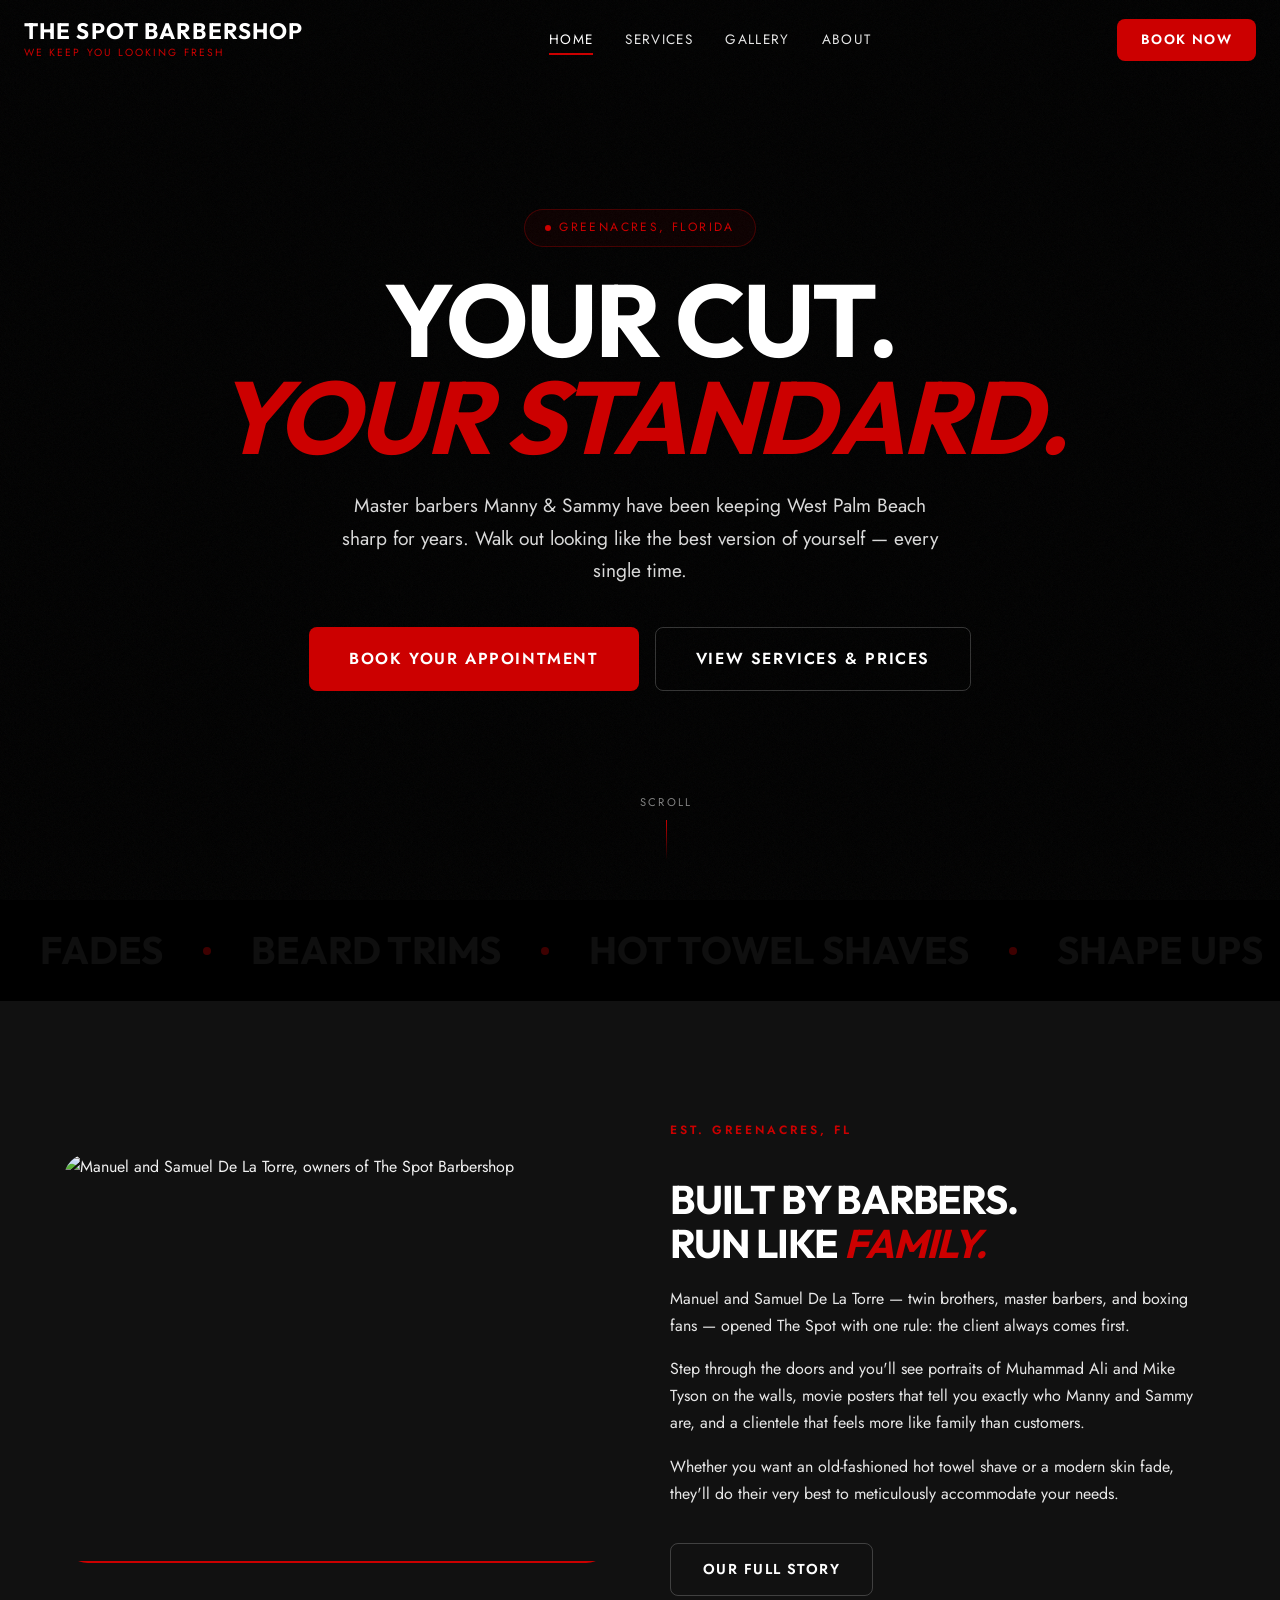
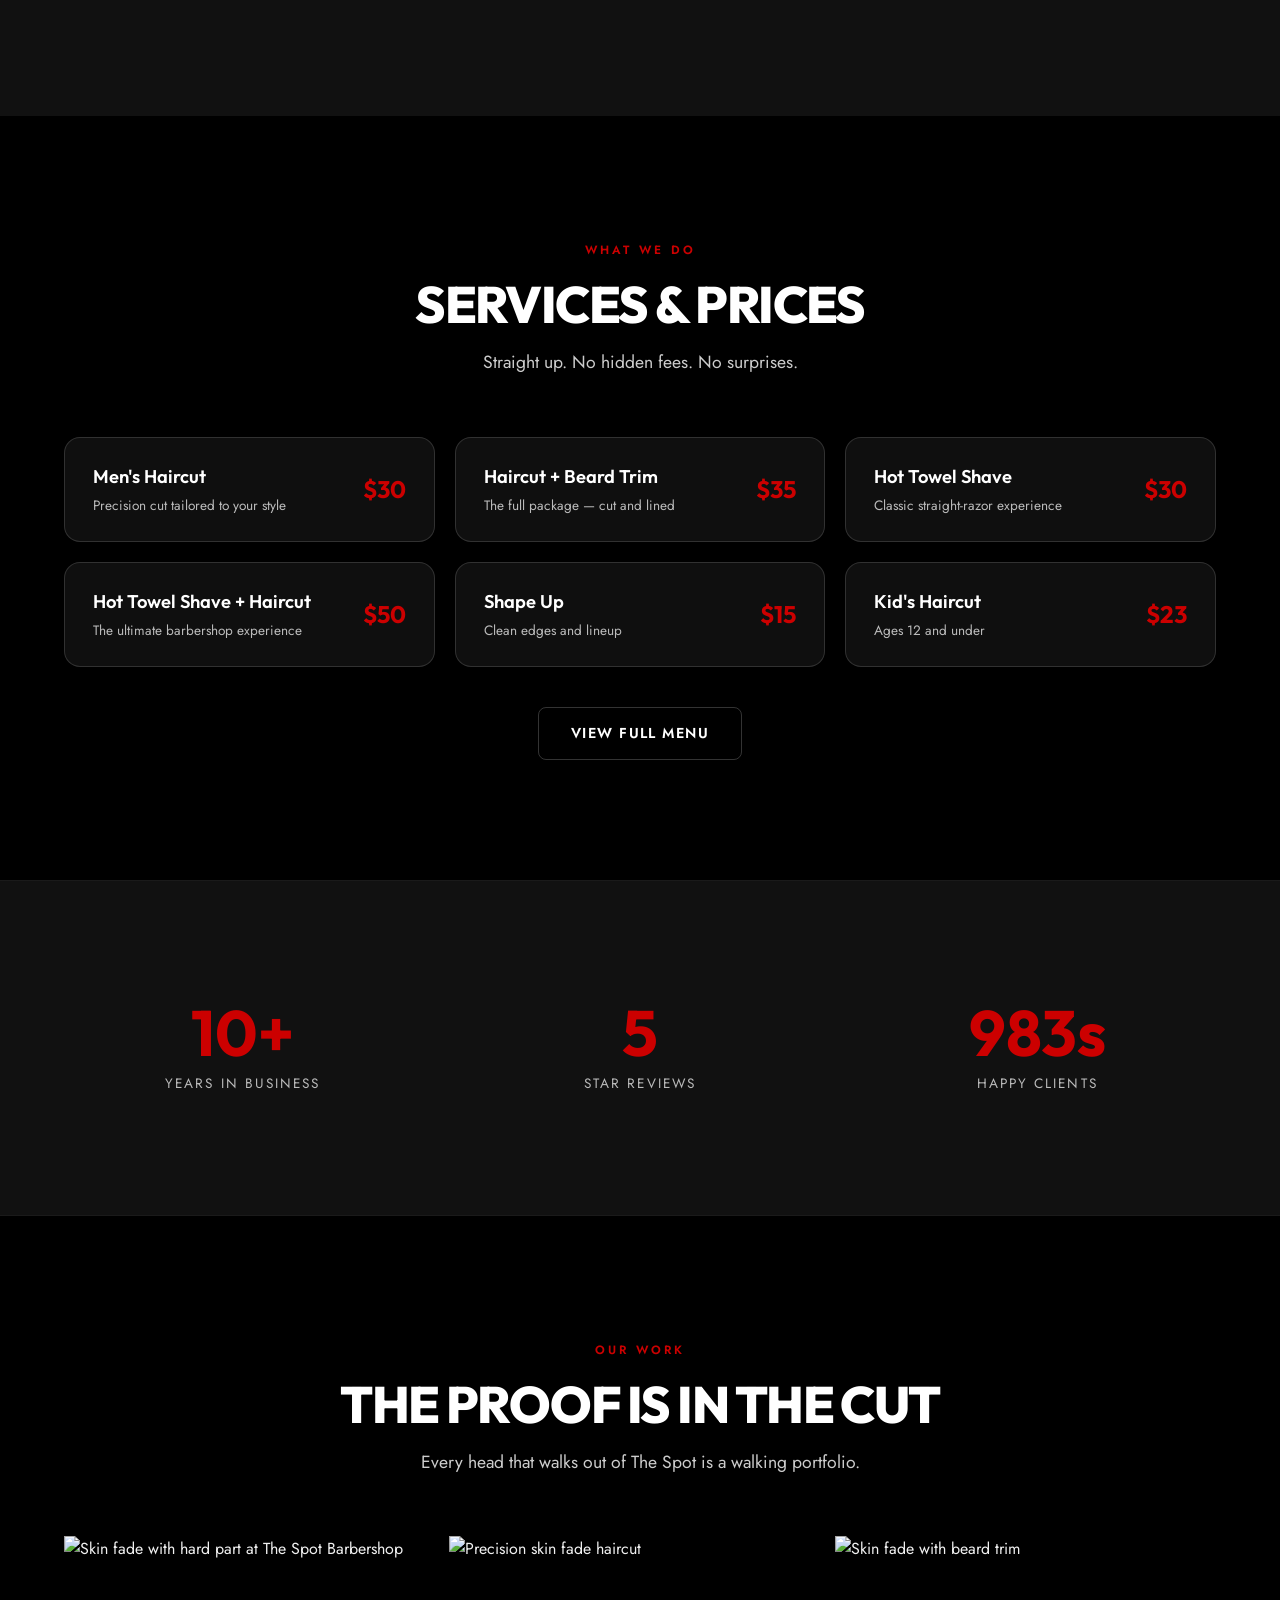
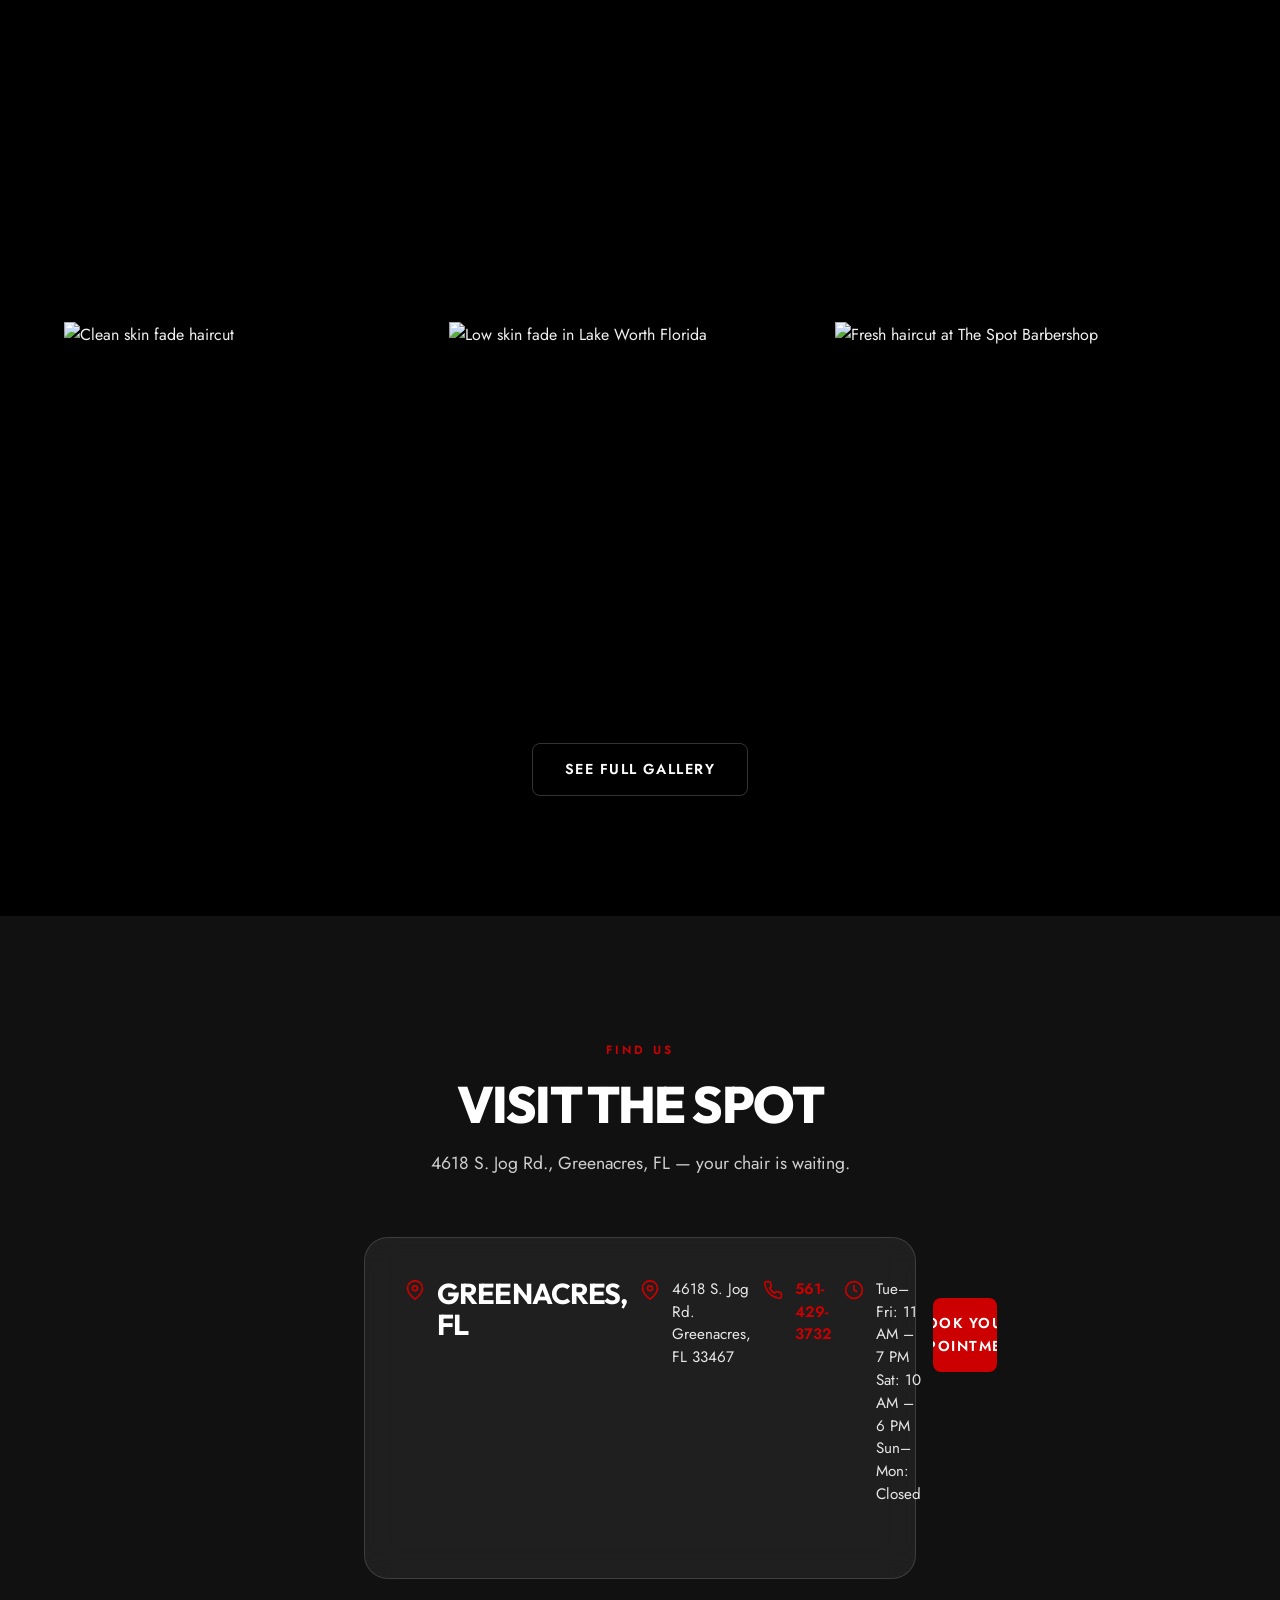
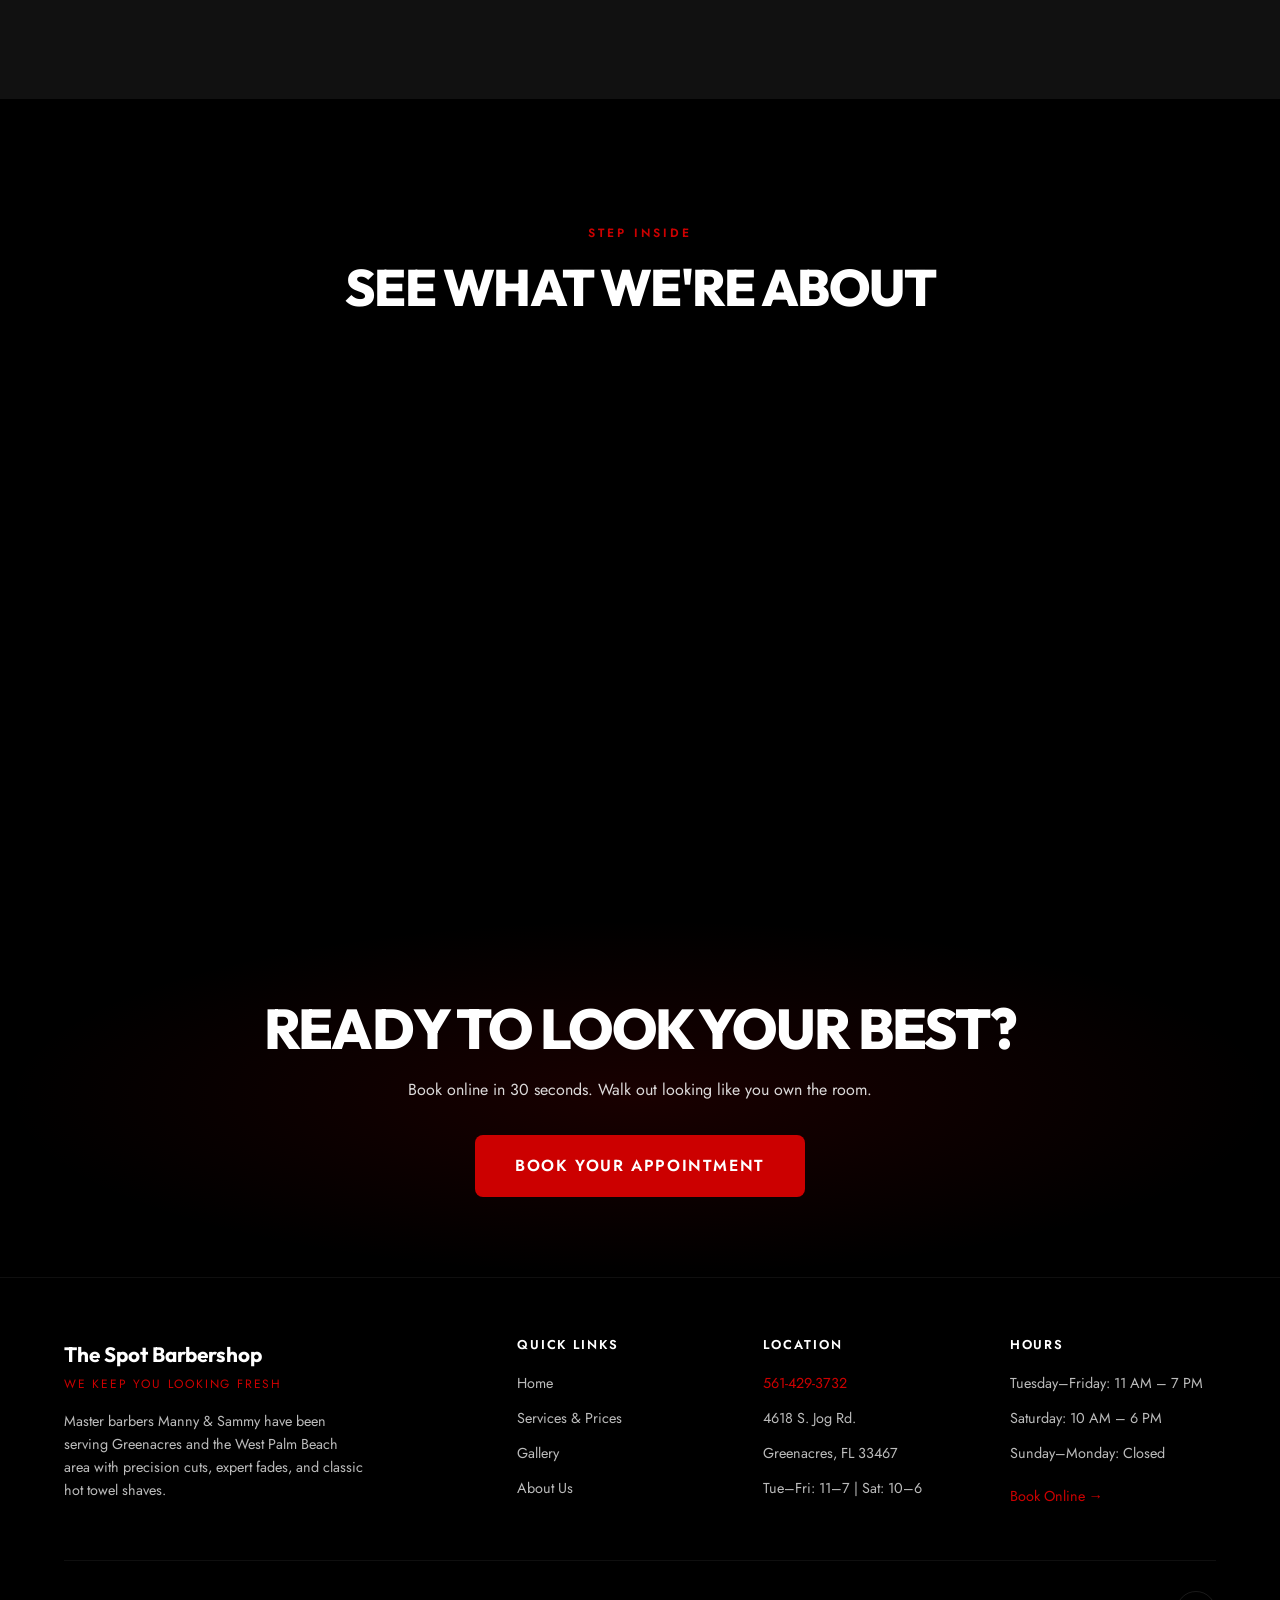
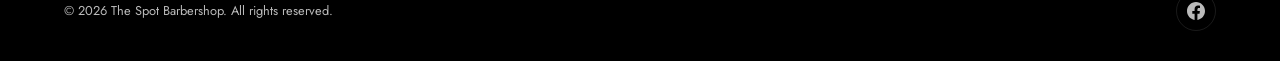
==== index.html @ f88ea91c "Single location (Greenacres), bold Outfit font, brighter text - Consolidated to single Greenacres lo" ====
<!DOCTYPE html>
<html lang="en">
<head>
  <meta charset="UTF-8">
  <meta name="viewport" content="width=device-width, initial-scale=1.0">
  <title>The Spot Barbershop | Premium Haircuts in West Palm Beach & Lake Worth, FL</title>
  <meta name="description" content="West Palm Beach's premier barbershop. Expert fades, hot towel shaves, and precision cuts by master barbers Manny & Sammy. Two locations — WPB & Lake Worth. Book online today.">
  <link rel="canonical" href="https://thespotbarbershopwpb.com/">

  <!-- Open Graph -->
  <meta property="og:title" content="The Spot Barbershop | Premium Haircuts in West Palm Beach">
  <meta property="og:description" content="Expert fades, hot towel shaves, and precision cuts. Two locations in West Palm Beach & Lake Worth. Book online.">
  <meta property="og:type" content="website">
  <meta property="og:url" content="https://thespotbarbershopwpb.com/">
  <meta property="og:site_name" content="The Spot Barbershop">

  <!-- Twitter -->
  <meta name="twitter:card" content="summary_large_image">
  <meta name="twitter:title" content="The Spot Barbershop | West Palm Beach">
  <meta name="twitter:description" content="Expert fades, hot towel shaves, and precision cuts. Book online.">

  <!-- Fonts -->
  <link rel="preconnect" href="https://fonts.googleapis.com">
  <link rel="preconnect" href="https://fonts.gstatic.com" crossorigin>
  <link href="https://fonts.googleapis.com/css2?family=Outfit:wght@400;500;600;700;800;900&family=Jost:wght@300;400;500;600;700&display=swap" rel="stylesheet">

  <!-- Styles -->
  <link rel="stylesheet" href="css/styles.css">

  <!-- LocalBusiness Schema -->
  <script type="application/ld+json">
  {
    "@context": "https://schema.org",
    "@type": "BarberShop",
    "name": "The Spot Barbershop",
    "url": "https://thespotbarbershopwpb.com",
    "telephone": "+1-561-429-3732",
    "address": {
      "@type": "PostalAddress",
      "streetAddress": "4618 S. Jog Rd.",
      "addressLocality": "Greenacres",
      "addressRegion": "FL",
      "postalCode": "33467",
      "addressCountry": "US"
    },
    "openingHoursSpecification": [
      {"@type": "OpeningHoursSpecification", "dayOfWeek": ["Tuesday","Wednesday","Thursday","Friday"], "opens": "11:00", "closes": "19:00"},
      {"@type": "OpeningHoursSpecification", "dayOfWeek": "Saturday", "opens": "10:00", "closes": "18:00"}
    ],
    "description": "Greenacres' premier barbershop. Expert fades, hot towel shaves, and precision cuts by master barbers Manny and Sammy.",
    "priceRange": "$$",
    "image": "https://images.squarespace-cdn.com/content/v1/578040691b631b1a87a6f734/1468455785521-O0IWCZCDUYCYX8IM0J1L/image-asset.jpeg",
    "sameAs": ["https://www.facebook.com/thespotbarbershopwpb/"]
  }
  </script>
</head>
<body>

  <!-- HEADER -->
  <header class="header">
    <div class="header__inner">
      <a href="index.html" class="header__logo">
        <span class="header__logo-text">The Spot Barbershop</span>
        <span class="header__logo-tagline">We Keep You Looking Fresh</span>
      </a>
      <nav class="header__nav">
        <a href="index.html" class="header__nav-link active">Home</a>
        <a href="pages/services.html" class="header__nav-link">Services</a>
        <a href="pages/gallery.html" class="header__nav-link">Gallery</a>
        <a href="pages/the-owners.html" class="header__nav-link">About</a>
      </nav>
      <a href="https://my.setmore.com/bookingpage/8b411df7-c119-41e2-827f-726ddd953e0b" target="_blank" rel="noopener" class="header__cta">Book Now</a>
      <button class="header__mobile-toggle" aria-label="Menu">
        <span></span><span></span><span></span>
      </button>
    </div>
  </header>

  <!-- MOBILE NAV -->
  <nav class="mobile-nav">
    <a href="index.html" class="mobile-nav__link">Home</a>
    <a href="pages/services.html" class="mobile-nav__link">Services</a>
    <a href="pages/gallery.html" class="mobile-nav__link">Gallery</a>
    <a href="pages/the-owners.html" class="mobile-nav__link">About</a>
    <a href="https://my.setmore.com/bookingpage/8b411df7-c119-41e2-827f-726ddd953e0b" target="_blank" rel="noopener" class="mobile-nav__link" style="color: var(--color-red);">Book Now</a>
    <div class="mobile-nav__contact">
      <a href="tel:5614293732" class="mobile-nav__phone">561-429-3732</a>
    </div>
  </nav>

  <!-- HERO -->
  <section class="hero">
    <div class="hero__bg">
      <img src="https://images.squarespace-cdn.com/content/v1/578040691b631b1a87a6f734/1468455785521-O0IWCZCDUYCYX8IM0J1L/image-asset.jpeg" alt="Inside The Spot Barbershop West Palm Beach" class="hero__bg-image" width="2500" height="1667" loading="eager">
      <div class="hero__bg-overlay"></div>
    </div>
    <div class="hero__noise"></div>
    <div class="hero__content">
      <div class="hero__badge">
        <span class="hero__badge-dot"></span>
        Greenacres, Florida
      </div>
      <h1 class="hero__title">Your Cut.<br><em>Your Standard.</em></h1>
      <p class="hero__subtitle">Master barbers Manny &amp; Sammy have been keeping West Palm Beach sharp for years. Walk out looking like the best version of yourself — every single time.</p>
      <div class="hero__actions">
        <a href="https://my.setmore.com/bookingpage/8b411df7-c119-41e2-827f-726ddd953e0b" target="_blank" rel="noopener" class="btn btn--primary btn--large">Book Your Appointment</a>
        <a href="pages/services.html" class="btn btn--outline btn--large">View Services &amp; Prices</a>
      </div>
    </div>
    <div class="hero__scroll">
      <span class="hero__scroll-text">Scroll</span>
      <div class="hero__scroll-line"></div>
    </div>
  </section>

  <!-- MARQUEE -->
  <div class="section--black" style="padding: 20px 0; overflow: hidden;">
    <div class="marquee">
      <div class="marquee__track">
        <span class="marquee__item">Fades</span>
        <span class="marquee__separator"></span>
        <span class="marquee__item">Beard Trims</span>
        <span class="marquee__separator"></span>
        <span class="marquee__item">Hot Towel Shaves</span>
        <span class="marquee__separator"></span>
        <span class="marquee__item">Shape Ups</span>
        <span class="marquee__separator"></span>
        <span class="marquee__item">Precision Cuts</span>
        <span class="marquee__separator"></span>
        <span class="marquee__item">Classic Barbering</span>
        <span class="marquee__separator"></span>
        <span class="marquee__item">Modern Styles</span>
        <span class="marquee__separator"></span>
      </div>
    </div>
  </div>

  <!-- ABOUT PREVIEW -->
  <section class="section section--dark">
    <div class="container">
      <div class="owner-bio reveal">
        <div class="owner-bio__image-wrap">
          <img src="https://images.squarespace-cdn.com/content/v1/578040691b631b1a87a6f734/1488080724961-YRUOEKB2KP34USINKULT/IMG_2156.PNG" alt="Manuel and Samuel De La Torre, owners of The Spot Barbershop" width="2304" height="1536" loading="lazy">
          <div class="owner-bio__image-accent"></div>
        </div>
        <div class="owner-bio__content">
          <span class="section__label">Est. Greenacres, FL</span>
          <h2 class="owner-bio__name" style="color: var(--color-white);">Built by Barbers.<br>Run Like <em style="color: var(--color-red);">Family.</em></h2>
          <div class="owner-bio__text">
            <p>Manuel and Samuel De La Torre — twin brothers, master barbers, and boxing fans — opened The Spot with one rule: the client always comes first.</p>
            <p>Step through the doors and you'll see portraits of Muhammad Ali and Mike Tyson on the walls, movie posters that tell you exactly who Manny and Sammy are, and a clientele that feels more like family than customers.</p>
            <p>Whether you want an old-fashioned hot towel shave or a modern skin fade, they'll do their very best to meticulously accommodate your needs.</p>
          </div>
          <a href="pages/the-owners.html" class="btn btn--outline" style="width: fit-content;">Our Full Story</a>
        </div>
      </div>
    </div>
  </section>

  <!-- SERVICES PREVIEW -->
  <section class="section section--black">
    <div class="container">
      <div class="section__header reveal">
        <span class="section__label">What We Do</span>
        <h2 class="section__title" style="color: var(--color-white);">Services &amp; Prices</h2>
        <p class="section__subtitle">Straight up. No hidden fees. No surprises.</p>
      </div>
      <div class="services-grid stagger-children">
        <div class="service-card">
          <div class="service-card__info">
            <span class="service-card__name">Men's Haircut</span>
            <span class="service-card__desc">Precision cut tailored to your style</span>
          </div>
          <span class="service-card__price">$30</span>
        </div>
        <div class="service-card">
          <div class="service-card__info">
            <span class="service-card__name">Haircut + Beard Trim</span>
            <span class="service-card__desc">The full package — cut and lined</span>
          </div>
          <span class="service-card__price">$35</span>
        </div>
        <div class="service-card">
          <div class="service-card__info">
            <span class="service-card__name">Hot Towel Shave</span>
            <span class="service-card__desc">Classic straight-razor experience</span>
          </div>
          <span class="service-card__price">$30</span>
        </div>
        <div class="service-card">
          <div class="service-card__info">
            <span class="service-card__name">Hot Towel Shave + Haircut</span>
            <span class="service-card__desc">The ultimate barbershop experience</span>
          </div>
          <span class="service-card__price">$50</span>
        </div>
        <div class="service-card">
          <div class="service-card__info">
            <span class="service-card__name">Shape Up</span>
            <span class="service-card__desc">Clean edges and lineup</span>
          </div>
          <span class="service-card__price">$15</span>
        </div>
        <div class="service-card">
          <div class="service-card__info">
            <span class="service-card__name">Kid's Haircut</span>
            <span class="service-card__desc">Ages 12 and under</span>
          </div>
          <span class="service-card__price">$23</span>
        </div>
      </div>
      <div style="text-align: center; margin-top: 40px;" class="reveal">
        <a href="pages/services.html" class="btn btn--outline">View Full Menu</a>
      </div>
    </div>
  </section>

  <!-- STATS -->
  <section class="section" style="background: var(--color-surface); border-top: 1px solid rgba(255,255,255,0.04); border-bottom: 1px solid rgba(255,255,255,0.04);">
    <div class="container">
      <div class="stats-row">
        <div class="stat">
          <div class="stat__number"><span class="count-up" data-target="10" data-suffix="+">0</span></div>
          <div class="stat__label">Years in Business</div>
        </div>
        <div class="stat">
          <div class="stat__number"><span class="count-up" data-target="5" data-suffix="">0</span></div>
          <div class="stat__label">Star Reviews</div>
        </div>
        <div class="stat">
          <div class="stat__number"><span class="count-up" data-target="1000" data-suffix="s">0</span></div>
          <div class="stat__label">Happy Clients</div>
        </div>
      </div>
    </div>
  </section>

  <!-- GALLERY PREVIEW -->
  <section class="section section--black">
    <div class="container">
      <div class="section__header reveal">
        <span class="section__label">Our Work</span>
        <h2 class="section__title" style="color: var(--color-white);">The Proof Is in the Cut</h2>
        <p class="section__subtitle">Every head that walks out of The Spot is a walking portfolio.</p>
      </div>
      <div class="gallery-grid stagger-children">
        <div class="gallery-item">
          <img src="https://images.squarespace-cdn.com/content/v1/578040691b631b1a87a6f734/1506560903355-7XU61TFM81OQS8VFVZRG/IMG_1951.jpg" alt="Skin fade with hard part at The Spot Barbershop" width="2500" height="1667" loading="lazy">
          <div class="gallery-item__overlay"><span class="gallery-item__caption">Skin Fade + Hard Part</span></div>
        </div>
        <div class="gallery-item">
          <img src="https://images.squarespace-cdn.com/content/v1/578040691b631b1a87a6f734/1506561209565-NBF53XDHE4LVW2FQ1K71/IMG_1915.jpg" alt="Precision skin fade haircut" width="2500" height="1667" loading="lazy">
          <div class="gallery-item__overlay"><span class="gallery-item__caption">Precision Skin Fade</span></div>
        </div>
        <div class="gallery-item">
          <img src="https://images.squarespace-cdn.com/content/v1/578040691b631b1a87a6f734/1468039918046-YWGA74MCDSHADTA9UP3J/IMG_1495.jpg" alt="Skin fade with beard trim" width="2500" height="1667" loading="lazy">
          <div class="gallery-item__overlay"><span class="gallery-item__caption">Fade + Beard</span></div>
        </div>
        <div class="gallery-item">
          <img src="https://images.squarespace-cdn.com/content/v1/578040691b631b1a87a6f734/1506561528743-A0UKH6RRWI6YNKPA3IAR/IMG_1924.jpg" alt="Clean skin fade haircut" width="2500" height="1667" loading="lazy">
          <div class="gallery-item__overlay"><span class="gallery-item__caption">Clean Fade</span></div>
        </div>
        <div class="gallery-item">
          <img src="https://images.squarespace-cdn.com/content/v1/578040691b631b1a87a6f734/1468039801485-DN3JPBQATVZNSPZ1AMM9/IMG_1501.jpg" alt="Low skin fade in Lake Worth Florida" width="2500" height="1667" loading="lazy">
          <div class="gallery-item__overlay"><span class="gallery-item__caption">Low Skin Fade</span></div>
        </div>
        <div class="gallery-item">
          <img src="https://images.squarespace-cdn.com/content/v1/578040691b631b1a87a6f734/1486349462323-1T24DAZ0NQECD2N61B0E/IMG_1830.JPG" alt="Fresh haircut at The Spot Barbershop" width="2500" height="1667" loading="lazy">
          <div class="gallery-item__overlay"><span class="gallery-item__caption">Fresh Cut</span></div>
        </div>
      </div>
      <div style="text-align: center; margin-top: 40px;" class="reveal">
        <a href="pages/gallery.html" class="btn btn--outline">See Full Gallery</a>
      </div>
    </div>
  </section>

  <!-- LOCATION -->
  <section class="section section--dark" id="location">
    <div class="container" style="max-width: 600px;">
      <div class="section__header reveal">
        <span class="section__label">Find Us</span>
        <h2 class="section__title" style="color: var(--color-white);">Visit The Spot</h2>
        <p class="section__subtitle">4618 S. Jog Rd., Greenacres, FL — your chair is waiting.</p>
      </div>
      <div class="reveal">
        <div class="location-card glass">
          <div class="location-card__detail">
            <svg class="location-card__icon" viewBox="0 0 24 24" fill="none" stroke="currentColor" stroke-width="2"><path d="M21 10c0 7-9 13-9 13s-9-6-9-13a9 9 0 0118 0z"/><circle cx="12" cy="10" r="3"/></svg>
          <h3 class="location-card__name">Greenacres, FL</h3>
          <div class="location-card__detail">
            <svg class="location-card__icon" viewBox="0 0 24 24" fill="none" stroke="currentColor" stroke-width="2"><path d="M21 10c0 7-9 13-9 13s-9-6-9-13a9 9 0 0118 0z"/><circle cx="12" cy="10" r="3"/></svg>
            <div class="location-card__text">4618 S. Jog Rd.<br>Greenacres, FL 33467</div>
          </div>
          <div class="location-card__detail">
            <svg class="location-card__icon" viewBox="0 0 24 24" fill="none" stroke="currentColor" stroke-width="2"><path d="M22 16.92v3a2 2 0 01-2.18 2 19.79 19.79 0 01-8.63-3.07 19.5 19.5 0 01-6-6 19.79 19.79 0 01-3.07-8.67A2 2 0 014.11 2h3a2 2 0 012 1.72c.127.96.361 1.903.7 2.81a2 2 0 01-.45 2.11L8.09 9.91a16 16 0 006 6l1.27-1.27a2 2 0 012.11-.45c.907.339 1.85.573 2.81.7A2 2 0 0122 16.92z"/></svg>
            <div class="location-card__text"><a href="tel:5614293732">561-429-3732</a></div>
          </div>
          <div class="location-card__detail">
            <svg class="location-card__icon" viewBox="0 0 24 24" fill="none" stroke="currentColor" stroke-width="2"><circle cx="12" cy="12" r="10"/><polyline points="12 6 12 12 16 14"/></svg>
            <div class="location-card__text">
              Tue–Fri: 11 AM – 7 PM<br>
              Sat: 10 AM – 6 PM<br>
              Sun–Mon: Closed
            </div>
          </div>
          <a href="https://my.setmore.com/bookingpage/8b411df7-c119-41e2-827f-726ddd953e0b" target="_blank" rel="noopener" class="btn btn--primary" style="margin-top: 20px; width: 100%; text-align: center;">Book Your Appointment</a>
        </div>
      </div>
    </div>
  </section>

  <!-- VIDEO -->
  <section class="section section--black">
    <div class="container" style="max-width: 800px;">
      <div class="section__header reveal">
        <span class="section__label">Step Inside</span>
        <h2 class="section__title" style="color: var(--color-white);">See What We're About</h2>
      </div>
      <div class="video-wrap reveal">
        <iframe src="https://www.youtube.com/embed/ofp3GYYwEFw?rel=0" title="Tour The Spot Barbershop" allow="accelerometer; autoplay; clipboard-write; encrypted-media; gyroscope; picture-in-picture" allowfullscreen loading="lazy"></iframe>
      </div>
    </div>
  </section>

  <!-- CTA BANNER -->
  <section class="cta-banner">
    <div class="cta-banner__bg"></div>
    <div class="container reveal">
      <h2 class="cta-banner__title">Ready to Look Your Best?</h2>
      <p class="cta-banner__text">Book online in 30 seconds. Walk out looking like you own the room.</p>
      <a href="https://my.setmore.com/bookingpage/8b411df7-c119-41e2-827f-726ddd953e0b" target="_blank" rel="noopener" class="btn btn--primary btn--large">Book Your Appointment</a>
    </div>
  </section>

  <!-- FOOTER -->
  <footer class="footer">
    <div class="container">
      <div class="footer__grid">
        <div>
          <div class="footer__brand-name">The Spot Barbershop</div>
          <div class="footer__brand-tagline">We Keep You Looking Fresh</div>
          <p class="footer__brand-text">Master barbers Manny &amp; Sammy have been serving Greenacres and the West Palm Beach area with precision cuts, expert fades, and classic hot towel shaves.</p>
        </div>
        <div>
          <h4 class="footer__heading">Quick Links</h4>
          <a href="index.html" class="footer__link">Home</a>
          <a href="pages/services.html" class="footer__link">Services &amp; Prices</a>
          <a href="pages/gallery.html" class="footer__link">Gallery</a>
          <a href="pages/the-owners.html" class="footer__link">About Us</a>
        </div>
        <div>
          <h4 class="footer__heading">Location</h4>
          <address style="font-style: normal;">
            <a href="tel:5614293732" class="footer__link" style="color: var(--color-red);">561-429-3732</a>
            <span class="footer__link">4618 S. Jog Rd.</span>
            <span class="footer__link">Greenacres, FL 33467</span>
            <span class="footer__link">Tue–Fri: 11–7 | Sat: 10–6</span>
          </address>
        </div>
        <div>
          <h4 class="footer__heading">Hours</h4>
          <span class="footer__link">Tuesday–Friday: 11 AM – 7 PM</span>
          <span class="footer__link">Saturday: 10 AM – 6 PM</span>
          <span class="footer__link">Sunday–Monday: Closed</span>
          <a href="https://my.setmore.com/bookingpage/8b411df7-c119-41e2-827f-726ddd953e0b" target="_blank" rel="noopener" class="footer__link" style="color: var(--color-red); margin-top: 8px; display: inline-block;">Book Online →</a>
        </div>
      </div>
      <div class="footer__bottom">
        <span class="footer__copyright">&copy; 2026 The Spot Barbershop. All rights reserved.</span>
        <div class="footer__social">
          <a href="https://www.facebook.com/thespotbarbershopwpb/" target="_blank" rel="noopener" class="footer__social-link" aria-label="Facebook">
            <svg viewBox="0 0 24 24" fill="currentColor"><path d="M24 12.073c0-6.627-5.373-12-12-12s-12 5.373-12 12c0 5.99 4.388 10.954 10.125 11.854v-8.385H7.078v-3.47h3.047V9.43c0-3.007 1.792-4.669 4.533-4.669 1.312 0 2.686.235 2.686.235v2.953H15.83c-1.491 0-1.956.925-1.956 1.874v2.25h3.328l-.532 3.47h-2.796v8.385C19.612 23.027 24 18.062 24 12.073z"/></svg>
          </a>
        </div>
      </div>
    </div>
  </footer>

  <!-- MOBILE PHONE BAR -->
  <div class="phone-bar">
    <a href="tel:5614293732">Call Now — 561-429-3732</a>
  </div>

  <!-- LIGHTBOX -->
  <div class="lightbox">
    <button class="lightbox__close" aria-label="Close">&times;</button>
    <img class="lightbox__image" src="" alt="">
  </div>

  <script src="js/main.js" defer></script>
</body>
</html>
---- css/styles.css ----
/* ============================================
   THE SPOT BARBERSHOP — Master Stylesheet
   Brand: Black, Red, White
   Typography: Bodoni Moda (display) / Jost (body)
   Style: Liquid Glass + Cinematic Dark
   ============================================ */

/* --- CSS Custom Properties --- */
:root {
  --color-black: #000000;
  --color-red: #CC0000;
  --color-red-deep: #990000;
  --color-red-glow: rgba(204, 0, 0, 0.3);
  --color-white: #FFFFFF;
  --color-text: #0A0A0A;
  --color-text-light: #F0F0F0;
  --color-text-muted: #BBBBBB;
  --color-surface: #111111;
  --color-surface-light: #1A1A1A;
  --color-surface-border: rgba(255, 255, 255, 0.08);
  --color-glass: rgba(255, 255, 255, 0.06);
  --color-glass-border: rgba(255, 255, 255, 0.14);
  --color-overlay: rgba(0, 0, 0, 0.7);

  --font-display: 'Outfit', sans-serif;
  --font-body: 'Jost', sans-serif;

  --radius-sm: 8px;
  --radius-md: 16px;
  --radius-lg: 24px;
  --radius-xl: 32px;

  --shadow-sm: 0 2px 8px rgba(0, 0, 0, 0.3);
  --shadow-md: 0 8px 32px rgba(0, 0, 0, 0.4);
  --shadow-lg: 0 16px 64px rgba(0, 0, 0, 0.5);
  --shadow-glow: 0 0 40px rgba(204, 0, 0, 0.15);

  --transition-smooth: 500ms cubic-bezier(0.25, 0.46, 0.45, 0.94);
  --transition-bounce: 600ms cubic-bezier(0.34, 1.56, 0.64, 1);
  --transition-fast: 300ms ease;

  --container-max: 1200px;
  --container-wide: 1400px;
  --header-height: 80px;
  --section-padding: clamp(60px, 10vw, 120px);
}

/* --- Reset & Base --- */
*, *::before, *::after {
  margin: 0;
  padding: 0;
  box-sizing: border-box;
}

html {
  scroll-behavior: smooth;
  -webkit-font-smoothing: antialiased;
  -moz-osx-font-smoothing: grayscale;
}

body {
  font-family: var(--font-body);
  font-weight: 400;
  font-size: 16px;
  line-height: 1.6;
  color: var(--color-text);
  background: var(--color-white);
  overflow-x: hidden;
}

img {
  max-width: 100%;
  height: auto;
  display: block;
}

a {
  text-decoration: none;
  color: inherit;
  transition: color var(--transition-fast);
}

ul, ol { list-style: none; }

/* --- Typography --- */
h1, h2, h3, h4 {
  font-family: var(--font-display);
  font-weight: 800;
  line-height: 1.1;
  letter-spacing: -0.03em;
  text-transform: uppercase;
}

h1 { font-size: clamp(2.5rem, 6vw, 5rem); }
h2 { font-size: clamp(2rem, 4vw, 3.5rem); }
h3 { font-size: clamp(1.5rem, 3vw, 2rem); }
h4 { font-size: clamp(1.1rem, 2vw, 1.4rem); }

p {
  font-size: clamp(1rem, 1.2vw, 1.125rem);
  line-height: 1.7;
  color: var(--color-text-muted);
}

.text-red { color: var(--color-red); }
.text-white { color: var(--color-white); }
.text-muted { color: var(--color-text-muted); }

/* --- Container --- */
.container {
  width: 100%;
  max-width: var(--container-max);
  margin: 0 auto;
  padding: 0 24px;
}

.container--wide {
  max-width: var(--container-wide);
}

/* --- Liquid Glass Effect --- */
.glass {
  background: var(--color-glass);
  backdrop-filter: blur(20px);
  -webkit-backdrop-filter: blur(20px);
  border: 1px solid var(--color-glass-border);
  border-radius: var(--radius-md);
}

.glass--dark {
  background: rgba(0, 0, 0, 0.6);
  backdrop-filter: blur(24px);
  -webkit-backdrop-filter: blur(24px);
  border: 1px solid rgba(255, 255, 255, 0.06);
}

.glass--red {
  background: rgba(204, 0, 0, 0.08);
  backdrop-filter: blur(16px);
  -webkit-backdrop-filter: blur(16px);
  border: 1px solid rgba(204, 0, 0, 0.2);
}

/* ============================================
   HEADER / NAVIGATION
   ============================================ */
.header {
  position: fixed;
  top: 0;
  left: 0;
  width: 100%;
  height: var(--header-height);
  z-index: 1000;
  transition: all var(--transition-smooth);
  background: transparent;
}

.header.scrolled {
  background: rgba(0, 0, 0, 0.92);
  backdrop-filter: blur(20px);
  -webkit-backdrop-filter: blur(20px);
  border-bottom: 1px solid rgba(255, 255, 255, 0.06);
  box-shadow: 0 4px 30px rgba(0, 0, 0, 0.3);
}

.header__inner {
  display: flex;
  align-items: center;
  justify-content: space-between;
  height: 100%;
  max-width: var(--container-wide);
  margin: 0 auto;
  padding: 0 24px;
}

.header__logo {
  display: flex;
  flex-direction: column;
  gap: 0;
}

.header__logo-text {
  font-family: var(--font-display);
  font-size: 1.4rem;
  font-weight: 700;
  color: var(--color-white);
  letter-spacing: 0.05em;
  text-transform: uppercase;
  line-height: 1.2;
}

.header__logo-tagline {
  font-family: var(--font-body);
  font-size: 0.65rem;
  color: var(--color-red);
  text-transform: uppercase;
  letter-spacing: 0.2em;
  font-weight: 400;
}

.header__nav {
  display: flex;
  align-items: center;
  gap: 32px;
}

.header__nav-link {
  font-family: var(--font-body);
  font-size: 0.85rem;
  font-weight: 400;
  color: rgba(255, 255, 255, 0.9);
  text-transform: uppercase;
  letter-spacing: 0.1em;
  transition: color var(--transition-fast);
  position: relative;
}

.header__nav-link::after {
  content: '';
  position: absolute;
  bottom: -4px;
  left: 0;
  width: 0;
  height: 2px;
  background: var(--color-red);
  transition: width var(--transition-smooth);
}

.header__nav-link:hover,
.header__nav-link.active {
  color: var(--color-white);
}

.header__nav-link:hover::after,
.header__nav-link.active::after {
  width: 100%;
}

.header__cta {
  display: inline-flex;
  align-items: center;
  gap: 8px;
  padding: 10px 24px;
  background: var(--color-red);
  color: var(--color-white);
  font-family: var(--font-body);
  font-size: 0.85rem;
  font-weight: 600;
  text-transform: uppercase;
  letter-spacing: 0.1em;
  border-radius: var(--radius-sm);
  transition: all var(--transition-smooth);
  border: none;
  cursor: pointer;
}

.header__cta:hover {
  background: var(--color-red-deep);
  transform: translateY(-2px);
  box-shadow: var(--shadow-glow);
}

/* Mobile Menu Toggle */
.header__mobile-toggle {
  display: none;
  flex-direction: column;
  gap: 5px;
  background: none;
  border: none;
  cursor: pointer;
  padding: 8px;
  z-index: 1001;
}

.header__mobile-toggle span {
  display: block;
  width: 24px;
  height: 2px;
  background: var(--color-white);
  transition: all var(--transition-fast);
  transform-origin: center;
}

.header__mobile-toggle.active span:nth-child(1) {
  transform: rotate(45deg) translate(5px, 5px);
}

.header__mobile-toggle.active span:nth-child(2) {
  opacity: 0;
}

.header__mobile-toggle.active span:nth-child(3) {
  transform: rotate(-45deg) translate(5px, -5px);
}

/* Mobile Navigation */
.mobile-nav {
  position: fixed;
  top: 0;
  right: -100%;
  width: 100%;
  height: 100vh;
  background: rgba(0, 0, 0, 0.97);
  backdrop-filter: blur(30px);
  -webkit-backdrop-filter: blur(30px);
  z-index: 999;
  display: flex;
  flex-direction: column;
  justify-content: center;
  align-items: center;
  gap: 24px;
  transition: right var(--transition-smooth);
}

.mobile-nav.open {
  right: 0;
}

.mobile-nav__link {
  font-family: var(--font-display);
  font-size: 2rem;
  color: var(--color-white);
  opacity: 0;
  transform: translateY(20px);
  transition: all var(--transition-smooth);
}

.mobile-nav.open .mobile-nav__link {
  opacity: 1;
  transform: translateY(0);
}

.mobile-nav.open .mobile-nav__link:nth-child(1) { transition-delay: 100ms; }
.mobile-nav.open .mobile-nav__link:nth-child(2) { transition-delay: 150ms; }
.mobile-nav.open .mobile-nav__link:nth-child(3) { transition-delay: 200ms; }
.mobile-nav.open .mobile-nav__link:nth-child(4) { transition-delay: 250ms; }
.mobile-nav.open .mobile-nav__link:nth-child(5) { transition-delay: 300ms; }
.mobile-nav.open .mobile-nav__link:nth-child(6) { transition-delay: 350ms; }

.mobile-nav__link:hover {
  color: var(--color-red);
}

.mobile-nav__contact {
  margin-top: 32px;
  text-align: center;
  opacity: 0;
  transition: opacity var(--transition-smooth) 400ms;
}

.mobile-nav.open .mobile-nav__contact {
  opacity: 1;
}

.mobile-nav__phone {
  font-family: var(--font-body);
  font-size: 1.2rem;
  color: var(--color-red);
  font-weight: 600;
  letter-spacing: 0.05em;
}

/* ============================================
   HERO SECTION
   ============================================ */
.hero {
  position: relative;
  min-height: 100vh;
  display: flex;
  align-items: center;
  justify-content: center;
  overflow: hidden;
  background: var(--color-black);
}

.hero__bg {
  position: absolute;
  inset: 0;
  z-index: 1;
}

.hero__bg-image {
  width: 100%;
  height: 100%;
  object-fit: cover;
  opacity: 0.35;
  filter: contrast(1.1) brightness(0.8);
}

.hero__bg-overlay {
  position: absolute;
  inset: 0;
  background: linear-gradient(
    180deg,
    rgba(0, 0, 0, 0.6) 0%,
    rgba(0, 0, 0, 0.3) 40%,
    rgba(0, 0, 0, 0.8) 100%
  );
}

.hero__noise {
  position: absolute;
  inset: 0;
  opacity: 0.04;
  background-image: url("data:image/svg+xml,%3Csvg viewBox='0 0 256 256' xmlns='http://www.w3.org/2000/svg'%3E%3Cfilter id='n'%3E%3CfeTurbulence type='fractalNoise' baseFrequency='0.9' numOctaves='4' stitchTiles='stitch'/%3E%3C/filter%3E%3Crect width='100%25' height='100%25' filter='url(%23n)' opacity='1'/%3E%3C/svg%3E");
  background-size: 128px;
  pointer-events: none;
  z-index: 2;
}

.hero__content {
  position: relative;
  z-index: 3;
  text-align: center;
  max-width: 900px;
  padding: 0 24px;
}

.hero__badge {
  display: inline-flex;
  align-items: center;
  gap: 8px;
  padding: 8px 20px;
  border: 1px solid rgba(204, 0, 0, 0.3);
  border-radius: 100px;
  font-family: var(--font-body);
  font-size: 0.75rem;
  color: var(--color-red);
  text-transform: uppercase;
  letter-spacing: 0.2em;
  margin-bottom: 24px;
  background: rgba(204, 0, 0, 0.06);
  opacity: 0;
  animation: fadeUp 800ms ease forwards 300ms;
}

.hero__badge-dot {
  width: 6px;
  height: 6px;
  background: var(--color-red);
  border-radius: 50%;
  animation: pulse 2s ease-in-out infinite;
}

.hero__title {
  font-family: var(--font-display);
  font-size: clamp(3rem, 8vw, 6.5rem);
  font-weight: 700;
  color: var(--color-white);
  line-height: 0.95;
  margin-bottom: 24px;
  opacity: 0;
  animation: fadeUp 800ms ease forwards 500ms;
}

.hero__title em {
  font-style: italic;
  color: var(--color-red);
}

.hero__subtitle {
  font-family: var(--font-body);
  font-size: clamp(1rem, 1.5vw, 1.2rem);
  color: rgba(255, 255, 255, 0.85);
  max-width: 600px;
  margin: 0 auto 40px;
  line-height: 1.7;
  opacity: 0;
  animation: fadeUp 800ms ease forwards 700ms;
}

.hero__actions {
  display: flex;
  flex-wrap: wrap;
  gap: 16px;
  justify-content: center;
  opacity: 0;
  animation: fadeUp 800ms ease forwards 900ms;
}

.hero__scroll {
  position: absolute;
  bottom: 40px;
  left: 50%;
  transform: translateX(-50%);
  z-index: 3;
  display: flex;
  flex-direction: column;
  align-items: center;
  gap: 8px;
  opacity: 0;
  animation: fadeUp 800ms ease forwards 1100ms;
}

.hero__scroll-text {
  font-family: var(--font-body);
  font-size: 0.7rem;
  color: rgba(255, 255, 255, 0.5);
  text-transform: uppercase;
  letter-spacing: 0.2em;
}

.hero__scroll-line {
  width: 1px;
  height: 40px;
  background: linear-gradient(to bottom, var(--color-red), transparent);
  animation: scrollPulse 2s ease-in-out infinite;
}

/* ============================================
   BUTTONS
   ============================================ */
.btn {
  display: inline-flex;
  align-items: center;
  justify-content: center;
  gap: 8px;
  padding: 14px 32px;
  font-family: var(--font-body);
  font-size: 0.9rem;
  font-weight: 600;
  text-transform: uppercase;
  letter-spacing: 0.1em;
  border-radius: var(--radius-sm);
  border: none;
  cursor: pointer;
  transition: all var(--transition-smooth);
  position: relative;
  overflow: hidden;
}

.btn--primary {
  background: var(--color-red);
  color: var(--color-white);
}

.btn--primary:hover {
  background: var(--color-red-deep);
  transform: translateY(-3px);
  box-shadow: 0 10px 40px rgba(204, 0, 0, 0.3);
}

.btn--primary::before {
  content: '';
  position: absolute;
  top: 0;
  left: -100%;
  width: 100%;
  height: 100%;
  background: linear-gradient(90deg, transparent, rgba(255, 255, 255, 0.15), transparent);
  transition: left 600ms ease;
}

.btn--primary:hover::before {
  left: 100%;
}

.btn--outline {
  background: transparent;
  color: var(--color-white);
  border: 1px solid rgba(255, 255, 255, 0.2);
}

.btn--outline:hover {
  border-color: var(--color-white);
  background: rgba(255, 255, 255, 0.05);
  transform: translateY(-3px);
}

.btn--outline-dark {
  background: transparent;
  color: var(--color-text);
  border: 1px solid rgba(0, 0, 0, 0.15);
}

.btn--outline-dark:hover {
  border-color: var(--color-red);
  color: var(--color-red);
  transform: translateY(-3px);
}

.btn--large {
  padding: 18px 40px;
  font-size: 1rem;
}

/* ============================================
   SECTION STYLES
   ============================================ */
.section {
  padding: var(--section-padding) 0;
  position: relative;
}

.section--dark {
  background: var(--color-surface);
  color: var(--color-text-light);
}

.section--black {
  background: var(--color-black);
  color: var(--color-text-light);
}

.section__header {
  text-align: center;
  max-width: 700px;
  margin: 0 auto 60px;
}

.section__label {
  display: inline-block;
  font-family: var(--font-body);
  font-size: 0.75rem;
  font-weight: 600;
  text-transform: uppercase;
  letter-spacing: 0.25em;
  color: var(--color-red);
  margin-bottom: 16px;
}

.section__title {
  margin-bottom: 16px;
}

.section__subtitle {
  color: var(--color-text-muted);
  font-size: 1.1rem;
  line-height: 1.6;
}

.section--dark .section__subtitle,
.section--black .section__subtitle {
  color: rgba(255, 255, 255, 0.8);
}

/* --- Services Cards --- */
.services-grid {
  display: grid;
  grid-template-columns: repeat(auto-fill, minmax(340px, 1fr));
  gap: 20px;
}

.service-card {
  display: flex;
  justify-content: space-between;
  align-items: center;
  padding: 24px 28px;
  background: var(--color-glass);
  backdrop-filter: blur(12px);
  -webkit-backdrop-filter: blur(12px);
  border: 1px solid var(--color-glass-border);
  border-radius: var(--radius-md);
  transition: all var(--transition-smooth);
  cursor: default;
}

.service-card:hover {
  background: rgba(255, 255, 255, 0.08);
  border-color: rgba(204, 0, 0, 0.2);
  transform: translateY(-4px);
  box-shadow: var(--shadow-glow);
}

.service-card__info {
  display: flex;
  flex-direction: column;
  gap: 4px;
}

.service-card__name {
  font-family: var(--font-display);
  font-size: 1.15rem;
  font-weight: 600;
  color: var(--color-white);
}

.service-card__desc {
  font-size: 0.85rem;
  color: var(--color-text-muted);
}

.service-card__price {
  font-family: var(--font-display);
  font-size: 1.5rem;
  font-weight: 700;
  color: var(--color-red);
  white-space: nowrap;
}

/* --- Gallery --- */
.gallery-grid {
  display: grid;
  grid-template-columns: repeat(3, 1fr);
  gap: 4px;
}

.gallery-item {
  position: relative;
  aspect-ratio: 1;
  overflow: hidden;
  cursor: pointer;
}

.gallery-item img {
  width: 100%;
  height: 100%;
  object-fit: cover;
  transition: transform var(--transition-smooth), filter var(--transition-smooth);
}

.gallery-item:hover img {
  transform: scale(1.08);
  filter: contrast(1.1);
}

.gallery-item__overlay {
  position: absolute;
  inset: 0;
  background: linear-gradient(to top, rgba(0, 0, 0, 0.7), transparent);
  opacity: 0;
  transition: opacity var(--transition-smooth);
  display: flex;
  align-items: flex-end;
  padding: 20px;
}

.gallery-item:hover .gallery-item__overlay {
  opacity: 1;
}

.gallery-item__caption {
  font-family: var(--font-body);
  font-size: 0.85rem;
  color: var(--color-white);
  font-weight: 500;
}

/* Editorial Gallery Layout */
.gallery-editorial {
  display: grid;
  gap: 4px;
}

.gallery-editorial--row {
  display: grid;
  gap: 4px;
}

.gallery-editorial--2col {
  grid-template-columns: 1fr 1fr;
}

.gallery-editorial--3col {
  grid-template-columns: 1fr 1fr 1fr;
}

.gallery-editorial--featured {
  grid-template-columns: 2fr 1fr;
}

.gallery-editorial--featured-right {
  grid-template-columns: 1fr 2fr;
}

/* --- Location Cards --- */
.location-card {
  padding: 40px;
  border-radius: var(--radius-lg);
  background: var(--color-glass);
  backdrop-filter: blur(16px);
  -webkit-backdrop-filter: blur(16px);
  border: 1px solid var(--color-glass-border);
  transition: all var(--transition-smooth);
}

.location-card:hover {
  border-color: rgba(204, 0, 0, 0.2);
  box-shadow: var(--shadow-glow);
}

.location-card__name {
  font-family: var(--font-display);
  font-size: 1.8rem;
  font-weight: 700;
  color: var(--color-white);
  margin-bottom: 20px;
}

.location-card__detail {
  display: flex;
  align-items: flex-start;
  gap: 12px;
  margin-bottom: 16px;
}

.location-card__icon {
  width: 20px;
  height: 20px;
  color: var(--color-red);
  flex-shrink: 0;
  margin-top: 2px;
}

.location-card__text {
  font-size: 0.95rem;
  color: rgba(255, 255, 255, 0.9);
  line-height: 1.5;
}

.location-card__text a {
  color: var(--color-red);
  font-weight: 600;
}

.location-card__text a:hover {
  text-decoration: underline;
}

/* --- Stats --- */
.stats-row {
  display: grid;
  grid-template-columns: repeat(auto-fit, minmax(200px, 1fr));
  gap: 40px;
  text-align: center;
}

.stat {
  opacity: 0;
  transform: translateY(20px);
}

.stat.visible {
  opacity: 1;
  transform: translateY(0);
  transition: all var(--transition-smooth);
}

.stat__number {
  font-family: var(--font-display);
  font-size: clamp(2.5rem, 5vw, 4rem);
  font-weight: 700;
  color: var(--color-red);
  line-height: 1;
  margin-bottom: 8px;
}

.stat__label {
  font-family: var(--font-body);
  font-size: 0.85rem;
  color: var(--color-text-muted);
  text-transform: uppercase;
  letter-spacing: 0.15em;
}

/* --- Testimonial --- */
.testimonial-card {
  padding: 40px;
  background: var(--color-glass);
  backdrop-filter: blur(16px);
  -webkit-backdrop-filter: blur(16px);
  border: 1px solid var(--color-glass-border);
  border-radius: var(--radius-lg);
  text-align: center;
}

.testimonial-card__stars {
  display: flex;
  justify-content: center;
  gap: 4px;
  margin-bottom: 20px;
}

.testimonial-card__star {
  width: 20px;
  height: 20px;
  color: var(--color-red);
}

.testimonial-card__text {
  font-family: var(--font-display);
  font-size: 1.3rem;
  font-style: italic;
  color: var(--color-white);
  line-height: 1.6;
  margin-bottom: 20px;
}

.testimonial-card__author {
  font-family: var(--font-body);
  font-size: 0.9rem;
  color: var(--color-text-muted);
  font-weight: 500;
}

/* --- Owner Bio --- */
.owner-bio {
  display: grid;
  grid-template-columns: 1fr 1fr;
  gap: 60px;
  align-items: center;
}

.owner-bio__image-wrap {
  position: relative;
  border-radius: var(--radius-lg);
  overflow: hidden;
}

.owner-bio__image-wrap img {
  width: 100%;
  height: auto;
  aspect-ratio: 4/3;
  object-fit: cover;
}

.owner-bio__image-accent {
  position: absolute;
  bottom: -2px;
  left: -2px;
  right: -2px;
  height: 4px;
  background: var(--color-red);
}

.owner-bio__content {
  display: flex;
  flex-direction: column;
  gap: 20px;
}

.owner-bio__name {
  font-family: var(--font-display);
  font-size: 2.5rem;
  font-weight: 700;
}

.owner-bio__role {
  font-family: var(--font-body);
  font-size: 0.85rem;
  text-transform: uppercase;
  letter-spacing: 0.2em;
  color: var(--color-red);
}

.owner-bio__text p {
  color: rgba(255, 255, 255, 0.9);
  margin-bottom: 16px;
}

/* --- CTA Banner --- */
.cta-banner {
  text-align: center;
  padding: 80px 24px;
  background: var(--color-black);
  position: relative;
  overflow: hidden;
}

.cta-banner__bg {
  position: absolute;
  inset: 0;
  background: radial-gradient(ellipse at center, rgba(204, 0, 0, 0.12), transparent 70%);
  pointer-events: none;
}

.cta-banner__title {
  font-family: var(--font-display);
  font-size: clamp(2rem, 5vw, 3.5rem);
  color: var(--color-white);
  margin-bottom: 16px;
  position: relative;
  z-index: 1;
}

.cta-banner__text {
  color: rgba(255, 255, 255, 0.85);
  margin-bottom: 32px;
  position: relative;
  z-index: 1;
}

/* --- Hours Grid --- */
.hours-grid {
  display: grid;
  gap: 8px;
}

.hours-row {
  display: flex;
  justify-content: space-between;
  padding: 12px 0;
  border-bottom: 1px solid rgba(255, 255, 255, 0.06);
}

.hours-row__day {
  font-weight: 500;
  color: rgba(255, 255, 255, 0.8);
}

.hours-row__time {
  color: var(--color-text-muted);
}

.hours-row--closed .hours-row__time {
  color: var(--color-red);
}

/* ============================================
   FOOTER
   ============================================ */
.footer {
  background: var(--color-black);
  border-top: 1px solid rgba(255, 255, 255, 0.06);
  padding: 60px 0 30px;
}

.footer__grid {
  display: grid;
  grid-template-columns: 2fr 1fr 1fr 1fr;
  gap: 40px;
  margin-bottom: 40px;
}

.footer__brand-name {
  font-family: var(--font-display);
  font-size: 1.3rem;
  font-weight: 700;
  color: var(--color-white);
  margin-bottom: 4px;
}

.footer__brand-tagline {
  font-size: 0.75rem;
  color: var(--color-red);
  text-transform: uppercase;
  letter-spacing: 0.15em;
  margin-bottom: 16px;
}

.footer__brand-text {
  font-size: 0.9rem;
  color: var(--color-text-muted);
  line-height: 1.6;
  max-width: 300px;
}

.footer__heading {
  font-family: var(--font-body);
  font-size: 0.8rem;
  font-weight: 600;
  text-transform: uppercase;
  letter-spacing: 0.15em;
  color: var(--color-white);
  margin-bottom: 20px;
}

.footer__link {
  display: block;
  font-size: 0.9rem;
  color: var(--color-text-muted);
  margin-bottom: 12px;
  transition: color var(--transition-fast);
}

.footer__link:hover {
  color: var(--color-red);
}

.footer__bottom {
  display: flex;
  justify-content: space-between;
  align-items: center;
  padding-top: 30px;
  border-top: 1px solid rgba(255, 255, 255, 0.06);
}

.footer__copyright {
  font-size: 0.8rem;
  color: var(--color-text-muted);
}

.footer__social {
  display: flex;
  gap: 16px;
}

.footer__social-link {
  width: 40px;
  height: 40px;
  display: flex;
  align-items: center;
  justify-content: center;
  border-radius: 50%;
  border: 1px solid rgba(255, 255, 255, 0.1);
  color: var(--color-text-muted);
  transition: all var(--transition-fast);
}

.footer__social-link:hover {
  border-color: var(--color-red);
  color: var(--color-red);
  background: rgba(204, 0, 0, 0.1);
}

.footer__social-link svg {
  width: 18px;
  height: 18px;
}

/* ============================================
   ANIMATIONS
   ============================================ */
@keyframes fadeUp {
  from {
    opacity: 0;
    transform: translateY(30px);
  }
  to {
    opacity: 1;
    transform: translateY(0);
  }
}

@keyframes fadeIn {
  from { opacity: 0; }
  to { opacity: 1; }
}

@keyframes pulse {
  0%, 100% { opacity: 1; }
  50% { opacity: 0.4; }
}

@keyframes scrollPulse {
  0%, 100% { opacity: 0.3; transform: scaleY(1); }
  50% { opacity: 1; transform: scaleY(1.2); }
}

@keyframes shimmer {
  0% { background-position: -200% center; }
  100% { background-position: 200% center; }
}

@keyframes float {
  0%, 100% { transform: translateY(0); }
  50% { transform: translateY(-10px); }
}

@keyframes redLinePulse {
  0%, 100% { width: 40px; opacity: 1; }
  50% { width: 80px; opacity: 0.6; }
}

/* Scroll reveal */
.reveal {
  opacity: 0;
  transform: translateY(40px);
  transition: opacity 600ms ease, transform 600ms ease;
}

.reveal.visible {
  opacity: 1;
  transform: translateY(0);
}

.reveal-delay-1 { transition-delay: 100ms; }
.reveal-delay-2 { transition-delay: 200ms; }
.reveal-delay-3 { transition-delay: 300ms; }
.reveal-delay-4 { transition-delay: 400ms; }
.reveal-delay-5 { transition-delay: 500ms; }
.reveal-delay-6 { transition-delay: 600ms; }

/* Stagger children */
.stagger-children > * {
  opacity: 0;
  transform: translateY(20px);
  transition: opacity 500ms ease, transform 500ms ease;
}

.stagger-children.visible > *:nth-child(1) { opacity: 1; transform: translateY(0); transition-delay: 0ms; }
.stagger-children.visible > *:nth-child(2) { opacity: 1; transform: translateY(0); transition-delay: 80ms; }
.stagger-children.visible > *:nth-child(3) { opacity: 1; transform: translateY(0); transition-delay: 160ms; }
.stagger-children.visible > *:nth-child(4) { opacity: 1; transform: translateY(0); transition-delay: 240ms; }
.stagger-children.visible > *:nth-child(5) { opacity: 1; transform: translateY(0); transition-delay: 320ms; }
.stagger-children.visible > *:nth-child(6) { opacity: 1; transform: translateY(0); transition-delay: 400ms; }
.stagger-children.visible > *:nth-child(7) { opacity: 1; transform: translateY(0); transition-delay: 480ms; }
.stagger-children.visible > *:nth-child(8) { opacity: 1; transform: translateY(0); transition-delay: 560ms; }
.stagger-children.visible > *:nth-child(9) { opacity: 1; transform: translateY(0); transition-delay: 640ms; }

/* Marquee */
.marquee {
  overflow: hidden;
  white-space: nowrap;
  position: relative;
}

.marquee__track {
  display: inline-flex;
  animation: marqueeScroll 30s linear infinite;
}

.marquee__item {
  flex-shrink: 0;
  padding: 0 40px;
  font-family: var(--font-display);
  font-size: clamp(1.5rem, 3vw, 2.5rem);
  font-weight: 700;
  color: rgba(255, 255, 255, 0.06);
  text-transform: uppercase;
}

.marquee__separator {
  flex-shrink: 0;
  width: 8px;
  height: 8px;
  border-radius: 50%;
  background: var(--color-red);
  opacity: 0.3;
  margin: auto 0;
}

@keyframes marqueeScroll {
  0% { transform: translateX(0); }
  100% { transform: translateX(-50%); }
}

/* ============================================
   LIGHTBOX
   ============================================ */
.lightbox {
  position: fixed;
  inset: 0;
  background: rgba(0, 0, 0, 0.95);
  z-index: 2000;
  display: none;
  align-items: center;
  justify-content: center;
  opacity: 0;
  transition: opacity var(--transition-smooth);
}

.lightbox.active {
  display: flex;
  opacity: 1;
}

.lightbox__close {
  position: absolute;
  top: 24px;
  right: 24px;
  width: 48px;
  height: 48px;
  display: flex;
  align-items: center;
  justify-content: center;
  background: none;
  border: 1px solid rgba(255, 255, 255, 0.2);
  border-radius: 50%;
  color: var(--color-white);
  cursor: pointer;
  font-size: 1.5rem;
  transition: all var(--transition-fast);
}

.lightbox__close:hover {
  border-color: var(--color-red);
  color: var(--color-red);
}

.lightbox__image {
  max-width: 90vw;
  max-height: 90vh;
  object-fit: contain;
  border-radius: var(--radius-sm);
}

/* ============================================
   RESPONSIVE
   ============================================ */
@media (max-width: 1024px) {
  .header__nav { display: none; }
  .header__cta { display: none; }
  .header__mobile-toggle { display: flex; }

  .owner-bio { grid-template-columns: 1fr; gap: 32px; }
  .footer__grid { grid-template-columns: 1fr 1fr; }
}

@media (max-width: 768px) {
  :root {
    --header-height: 70px;
  }

  .services-grid { grid-template-columns: 1fr; }
  .gallery-grid { grid-template-columns: repeat(2, 1fr); }
  .gallery-editorial--2col,
  .gallery-editorial--3col,
  .gallery-editorial--featured,
  .gallery-editorial--featured-right {
    grid-template-columns: 1fr;
  }
  .stats-row { grid-template-columns: repeat(2, 1fr); gap: 24px; }
  .footer__grid { grid-template-columns: 1fr; }
  .footer__bottom { flex-direction: column; gap: 16px; text-align: center; }

  .location-card { padding: 28px; }
}

@media (max-width: 480px) {
  .hero__title { font-size: clamp(2.4rem, 10vw, 3.5rem); }
  .hero__actions { flex-direction: column; align-items: center; }
  .btn--large { width: 100%; }
  .service-card { padding: 20px; }
  .service-card__name { font-size: 1rem; }
  .service-card__price { font-size: 1.3rem; }
}

/* --- Phone Bar (mobile sticky) --- */
.phone-bar {
  display: none;
  position: fixed;
  bottom: 0;
  left: 0;
  width: 100%;
  z-index: 999;
  background: var(--color-red);
  padding: 12px 0;
  text-align: center;
}

.phone-bar a {
  color: var(--color-white);
  font-family: var(--font-body);
  font-weight: 700;
  font-size: 1rem;
  letter-spacing: 0.05em;
}

@media (max-width: 768px) {
  .phone-bar { display: block; }
  body { padding-bottom: 52px; }
}

/* --- Two-column locations --- */
.locations-grid {
  display: grid;
  grid-template-columns: 1fr 1fr;
  gap: 24px;
}

@media (max-width: 768px) {
  .locations-grid { grid-template-columns: 1fr; }
}

/* --- Red Line Divider --- */
.red-line {
  width: 40px;
  height: 3px;
  background: var(--color-red);
  margin: 0 auto 24px;
  border-radius: 2px;
}

.red-line--left {
  margin: 0 0 24px;
}

/* --- Count Up Animation --- */
.count-up {
  display: inline-block;
}

/* --- Video Embed --- */
.video-wrap {
  position: relative;
  width: 100%;
  padding-bottom: 56.25%;
  border-radius: var(--radius-lg);
  overflow: hidden;
  box-shadow: var(--shadow-lg);
}

.video-wrap iframe {
  position: absolute;
  top: 0;
  left: 0;
  width: 100%;
  height: 100%;
  border: 0;
}

/* --- Contact Form --- */
.form-group {
  margin-bottom: 20px;
}

.form-label {
  display: block;
  font-family: var(--font-body);
  font-size: 0.85rem;
  font-weight: 500;
  color: rgba(255, 255, 255, 0.9);
  margin-bottom: 8px;
  text-transform: uppercase;
  letter-spacing: 0.1em;
}

.form-input,
.form-textarea {
  width: 100%;
  padding: 14px 18px;
  background: rgba(255, 255, 255, 0.04);
  border: 1px solid rgba(255, 255, 255, 0.1);
  border-radius: var(--radius-sm);
  color: var(--color-white);
  font-family: var(--font-body);
  font-size: 1rem;
  transition: all var(--transition-fast);
}

.form-input:focus,
.form-textarea:focus {
  outline: none;
  border-color: var(--color-red);
  background: rgba(255, 255, 255, 0.06);
  box-shadow: 0 0 0 3px rgba(204, 0, 0, 0.1);
}

.form-textarea {
  min-height: 140px;
  resize: vertical;
}
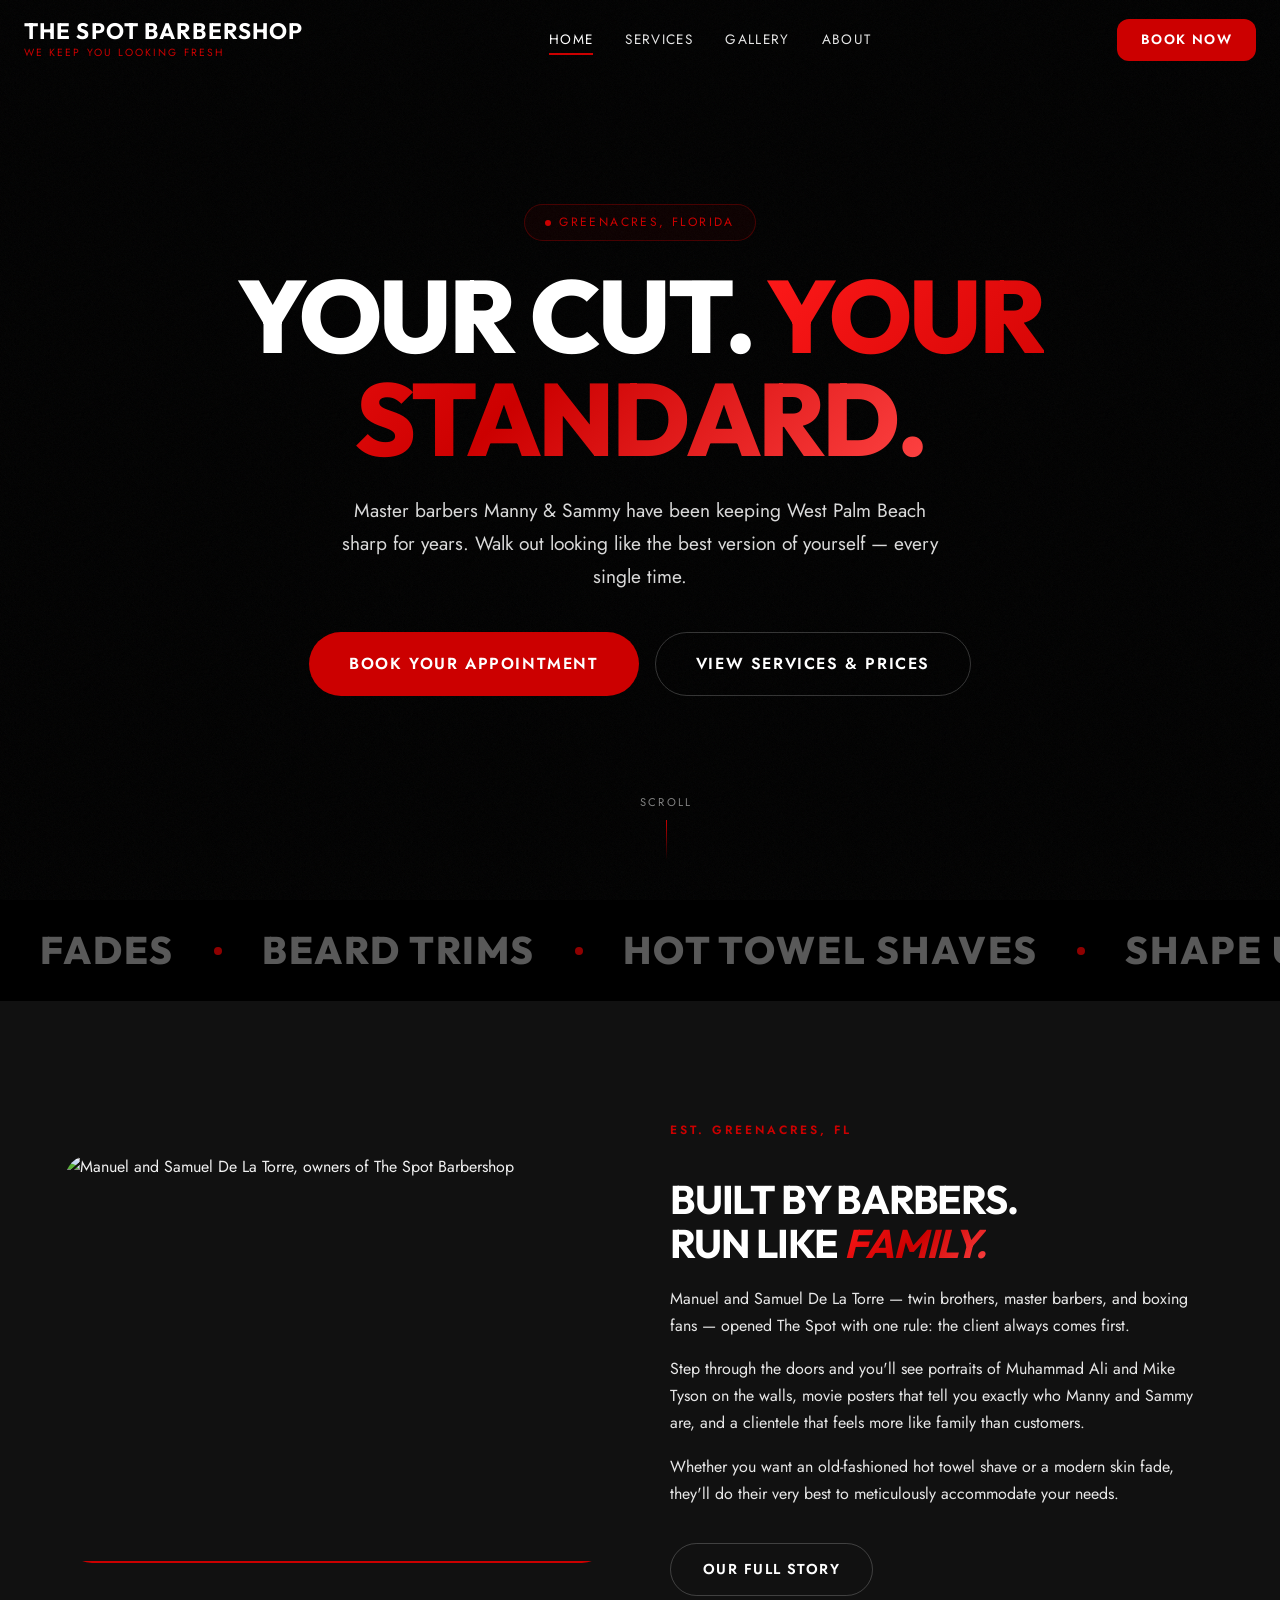
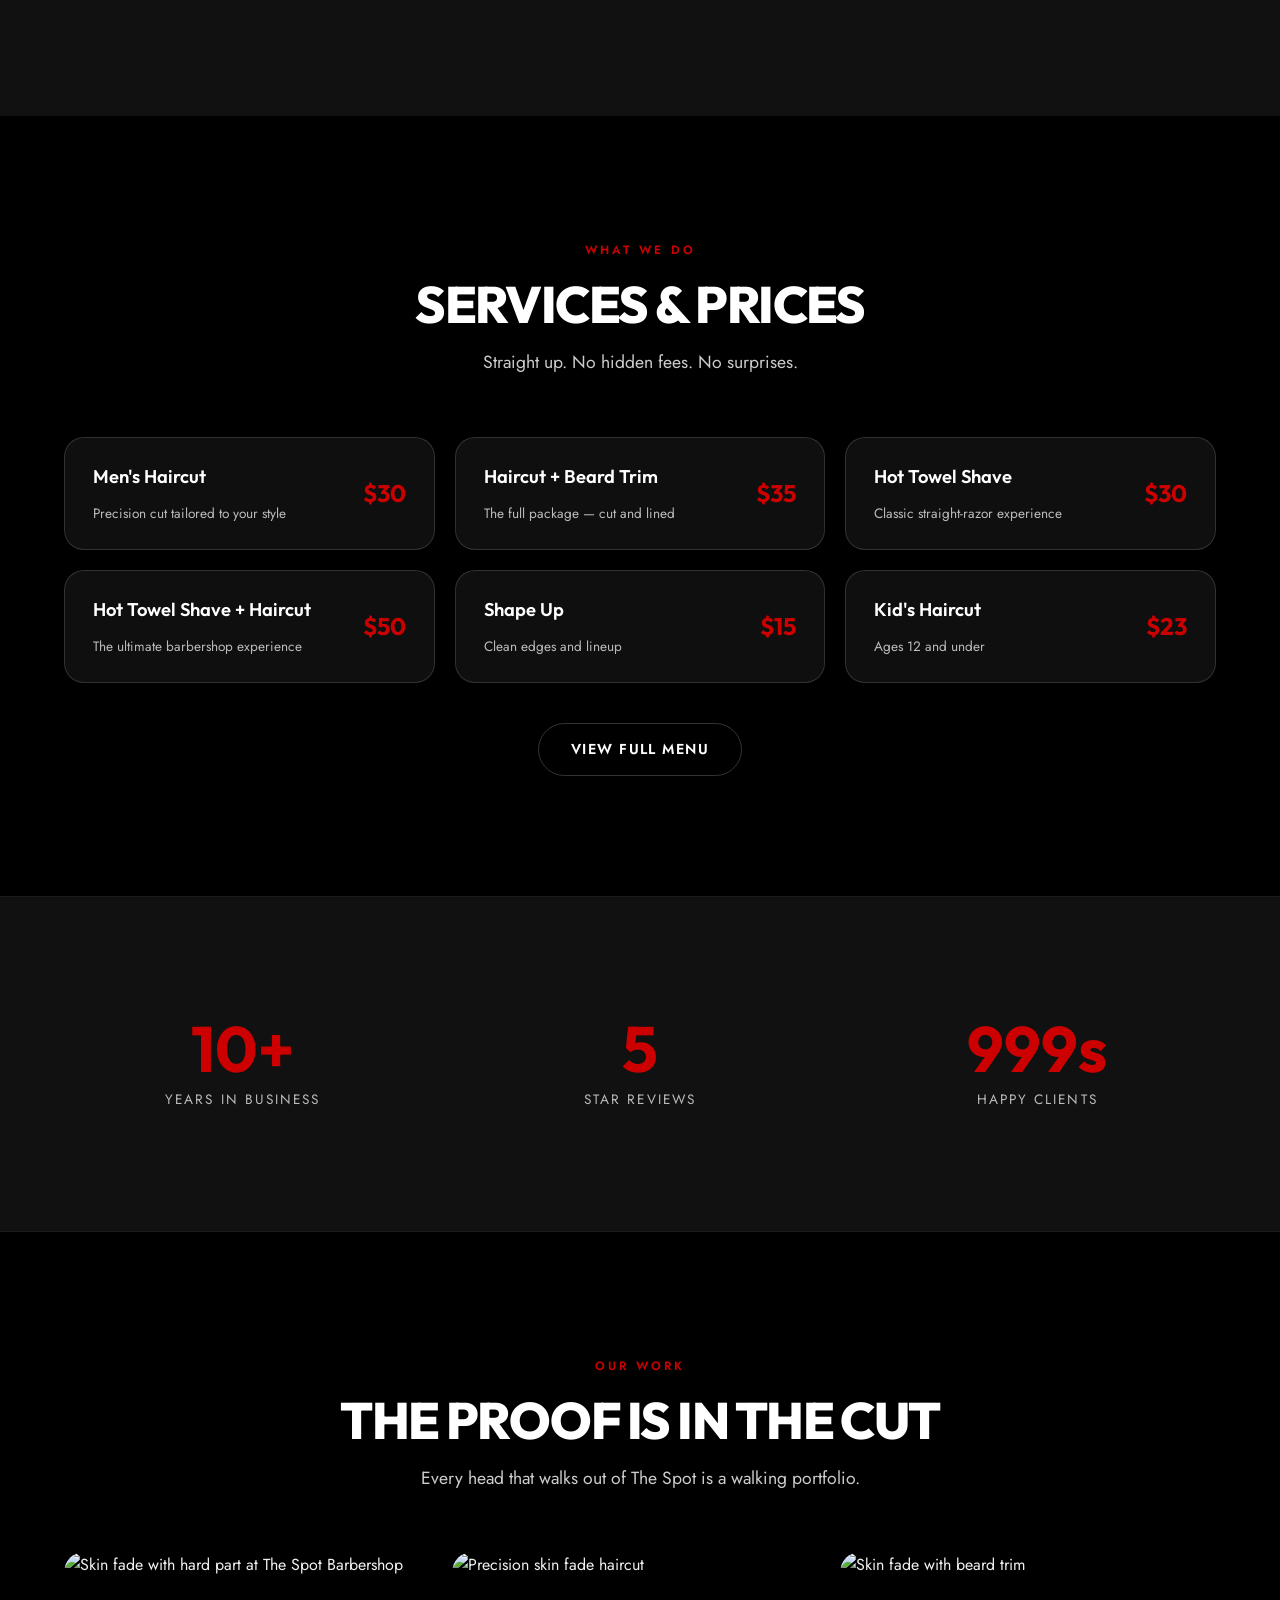
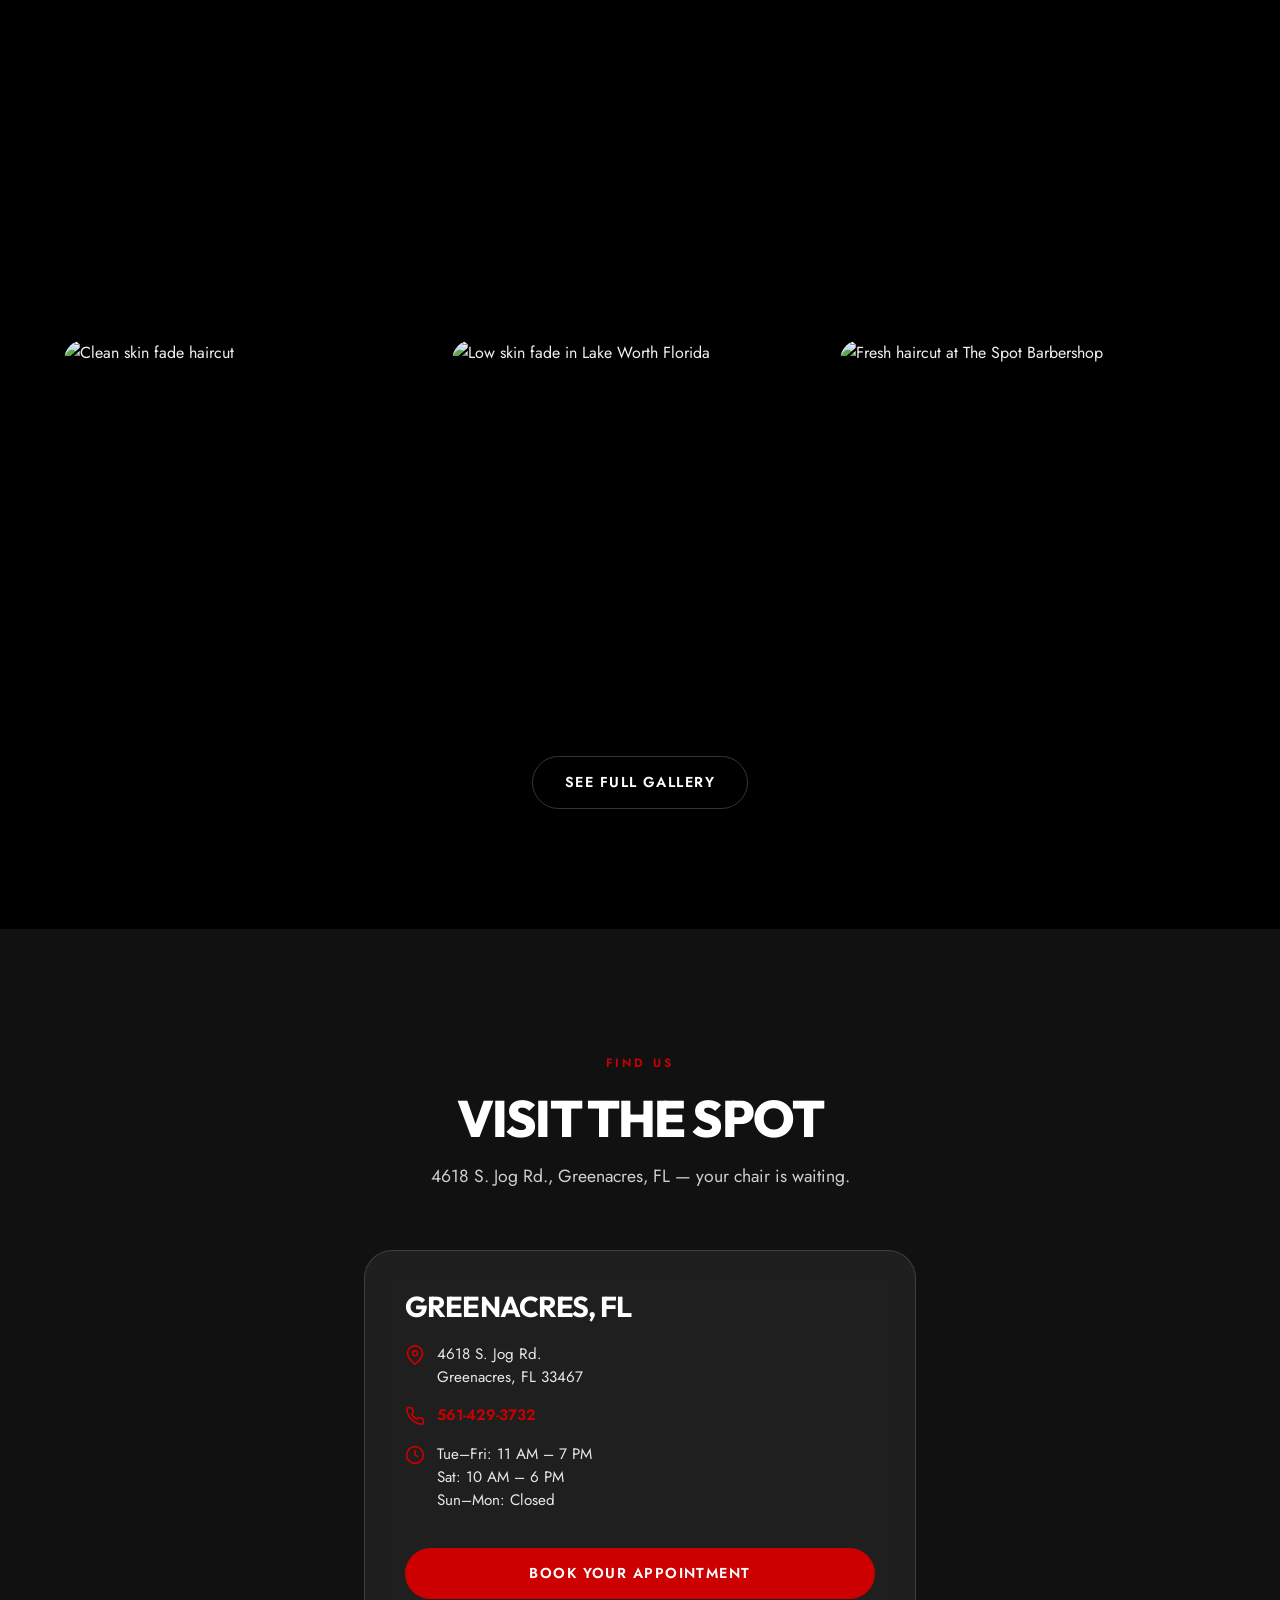
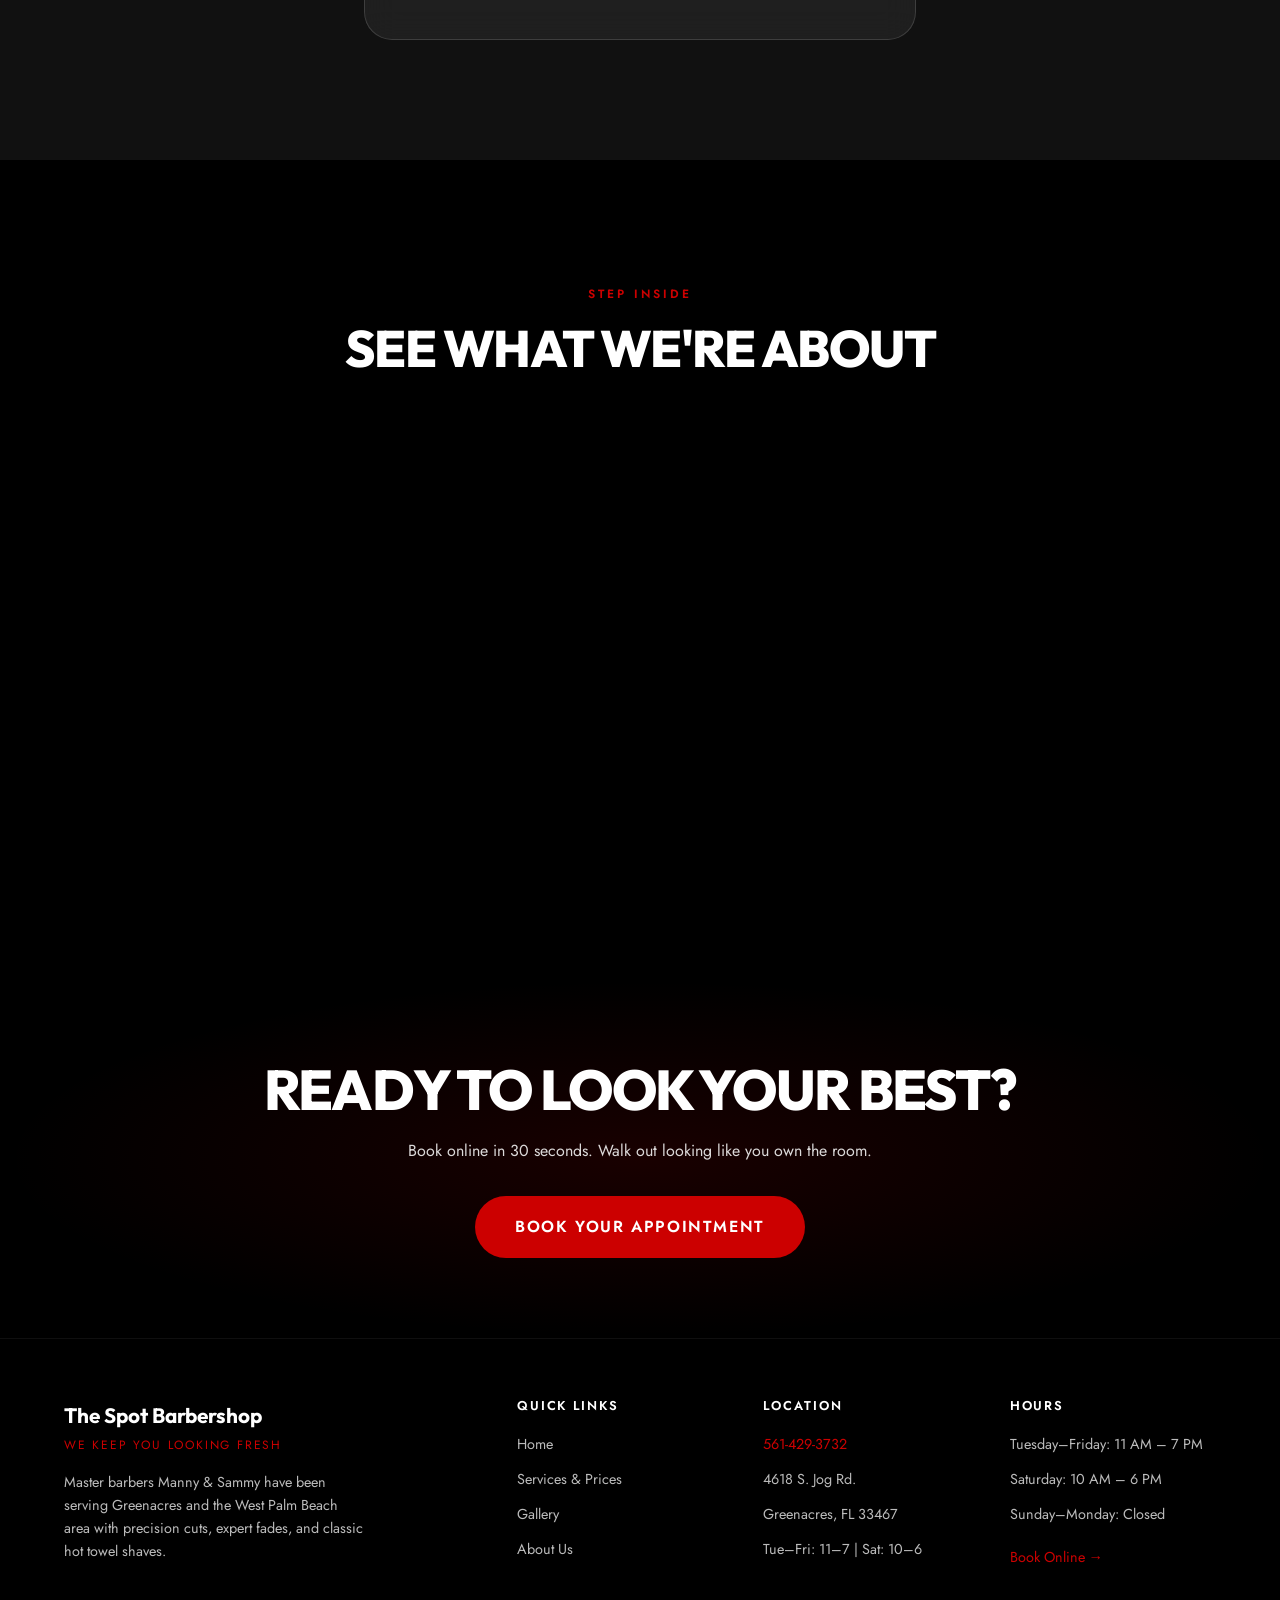
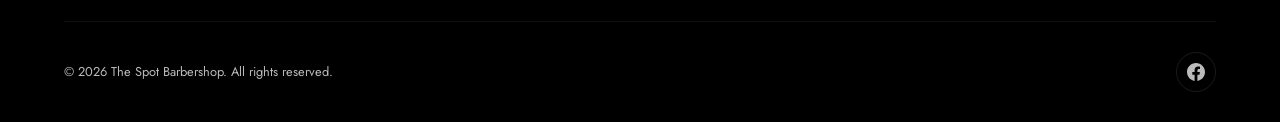
==== commit 0bf62367: "Hero 2-line, gradient text, brighter marquee, rounded everything, fix location card - Hero headline " ====
--- a/index.html
+++ b/index.html
@@ -100,7 +100,7 @@
         <span class="hero__badge-dot"></span>
         Greenacres, Florida
       </div>
-      <h1 class="hero__title">Your Cut.<br><em>Your Standard.</em></h1>
+      <h1 class="hero__title">Your Cut. <em>Your Standard.</em></h1>
       <p class="hero__subtitle">Master barbers Manny &amp; Sammy have been keeping West Palm Beach sharp for years. Walk out looking like the best version of yourself — every single time.</p>
       <div class="hero__actions">
         <a href="https://my.setmore.com/bookingpage/8b411df7-c119-41e2-827f-726ddd953e0b" target="_blank" rel="noopener" class="btn btn--primary btn--large">Book Your Appointment</a>
@@ -145,7 +145,7 @@
         </div>
         <div class="owner-bio__content">
           <span class="section__label">Est. Greenacres, FL</span>
-          <h2 class="owner-bio__name" style="color: var(--color-white);">Built by Barbers.<br>Run Like <em style="color: var(--color-red);">Family.</em></h2>
+          <h2 class="owner-bio__name" style="color: var(--color-white);">Built by Barbers.<br>Run Like <em class="text-gradient-red">Family.</em></h2>
           <div class="owner-bio__text">
             <p>Manuel and Samuel De La Torre — twin brothers, master barbers, and boxing fans — opened The Spot with one rule: the client always comes first.</p>
             <p>Step through the doors and you'll see portraits of Muhammad Ali and Mike Tyson on the walls, movie posters that tell you exactly who Manny and Sammy are, and a clientele that feels more like family than customers.</p>
@@ -285,8 +285,6 @@
       </div>
       <div class="reveal">
         <div class="location-card glass">
-          <div class="location-card__detail">
-            <svg class="location-card__icon" viewBox="0 0 24 24" fill="none" stroke="currentColor" stroke-width="2"><path d="M21 10c0 7-9 13-9 13s-9-6-9-13a9 9 0 0118 0z"/><circle cx="12" cy="10" r="3"/></svg>
           <h3 class="location-card__name">Greenacres, FL</h3>
           <div class="location-card__detail">
             <svg class="location-card__icon" viewBox="0 0 24 24" fill="none" stroke="currentColor" stroke-width="2"><path d="M21 10c0 7-9 13-9 13s-9-6-9-13a9 9 0 0118 0z"/><circle cx="12" cy="10" r="3"/></svg>
--- a/css/styles.css
+++ b/css/styles.css
@@ -25,10 +25,10 @@
   --font-display: 'Outfit', sans-serif;
   --font-body: 'Jost', sans-serif;
 
-  --radius-sm: 8px;
-  --radius-md: 16px;
-  --radius-lg: 24px;
-  --radius-xl: 32px;
+  --radius-sm: 12px;
+  --radius-md: 20px;
+  --radius-lg: 28px;
+  --radius-xl: 36px;
 
   --shadow-sm: 0 2px 8px rgba(0, 0, 0, 0.3);
   --shadow-md: 0 8px 32px rgba(0, 0, 0, 0.4);
@@ -72,6 +72,7 @@
   max-width: 100%;
   height: auto;
   display: block;
+  border-radius: var(--radius-md);
 }
 
 a {
@@ -103,6 +104,20 @@
 }
 
 .text-red { color: var(--color-red); }
+
+.text-gradient {
+  background: linear-gradient(135deg, #FFFFFF 0%, #FF4444 50%, #CC0000 100%);
+  -webkit-background-clip: text;
+  -webkit-text-fill-color: transparent;
+  background-clip: text;
+}
+
+.text-gradient-red {
+  background: linear-gradient(135deg, #FF1A1A, #CC0000, #FF4444);
+  -webkit-background-clip: text;
+  -webkit-text-fill-color: transparent;
+  background-clip: text;
+}
 .text-white { color: var(--color-white); }
 .text-muted { color: var(--color-text-muted); }
 
@@ -445,17 +460,20 @@
 .hero__title {
   font-family: var(--font-display);
   font-size: clamp(3rem, 8vw, 6.5rem);
-  font-weight: 700;
-  color: var(--color-white);
-  line-height: 0.95;
+  font-weight: 800;
+  color: var(--color-white);
+  line-height: 1;
   margin-bottom: 24px;
   opacity: 0;
   animation: fadeUp 800ms ease forwards 500ms;
 }
 
 .hero__title em {
-  font-style: italic;
-  color: var(--color-red);
+  font-style: normal;
+  background: linear-gradient(135deg, #FF1A1A, #CC0000, #FF4444);
+  -webkit-background-clip: text;
+  -webkit-text-fill-color: transparent;
+  background-clip: text;
 }
 
 .hero__subtitle {
@@ -521,7 +539,7 @@
   font-weight: 600;
   text-transform: uppercase;
   letter-spacing: 0.1em;
-  border-radius: var(--radius-sm);
+  border-radius: 100px;
   border: none;
   cursor: pointer;
   transition: all var(--transition-smooth);
@@ -665,7 +683,7 @@
 .service-card__info {
   display: flex;
   flex-direction: column;
-  gap: 4px;
+  gap: 12px;
 }
 
 .service-card__name {
@@ -692,7 +710,7 @@
 .gallery-grid {
   display: grid;
   grid-template-columns: repeat(3, 1fr);
-  gap: 4px;
+  gap: 12px;
 }
 
 .gallery-item {
@@ -700,12 +718,14 @@
   aspect-ratio: 1;
   overflow: hidden;
   cursor: pointer;
+  border-radius: var(--radius-md);
 }
 
 .gallery-item img {
   width: 100%;
   height: 100%;
   object-fit: cover;
+  border-radius: var(--radius-md);
   transition: transform var(--transition-smooth), filter var(--transition-smooth);
 }
 
@@ -739,12 +759,12 @@
 /* Editorial Gallery Layout */
 .gallery-editorial {
   display: grid;
-  gap: 4px;
+  gap: 12px;
 }
 
 .gallery-editorial--row {
   display: grid;
-  gap: 4px;
+  gap: 12px;
 }
 
 .gallery-editorial--2col {
@@ -867,7 +887,7 @@
 .testimonial-card__stars {
   display: flex;
   justify-content: center;
-  gap: 4px;
+  gap: 12px;
   margin-bottom: 20px;
 }
 
@@ -1205,9 +1225,10 @@
   padding: 0 40px;
   font-family: var(--font-display);
   font-size: clamp(1.5rem, 3vw, 2.5rem);
-  font-weight: 700;
-  color: rgba(255, 255, 255, 0.06);
+  font-weight: 800;
+  color: rgba(255, 255, 255, 0.35);
   text-transform: uppercase;
+  letter-spacing: 0.05em;
 }
 
 .marquee__separator {
@@ -1216,7 +1237,7 @@
   height: 8px;
   border-radius: 50%;
   background: var(--color-red);
-  opacity: 0.3;
+  opacity: 0.7;
   margin: auto 0;
 }
 
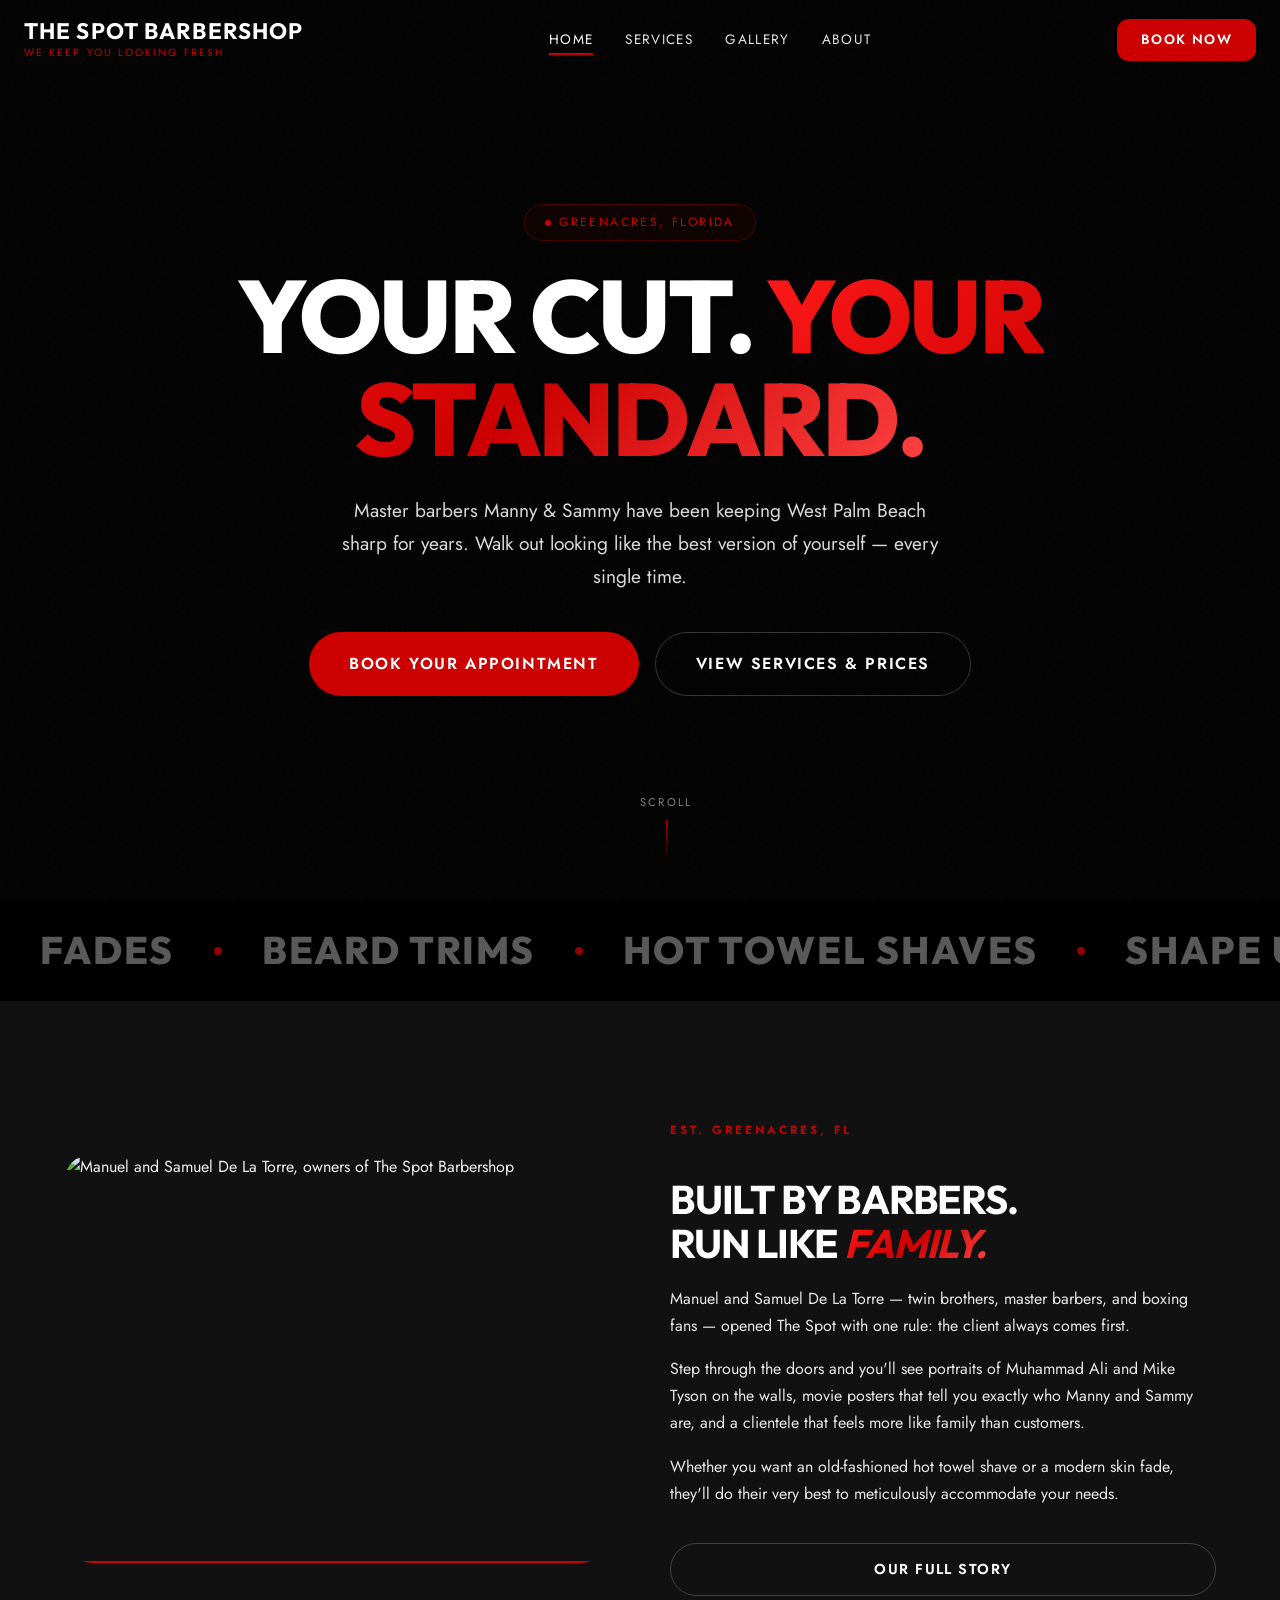
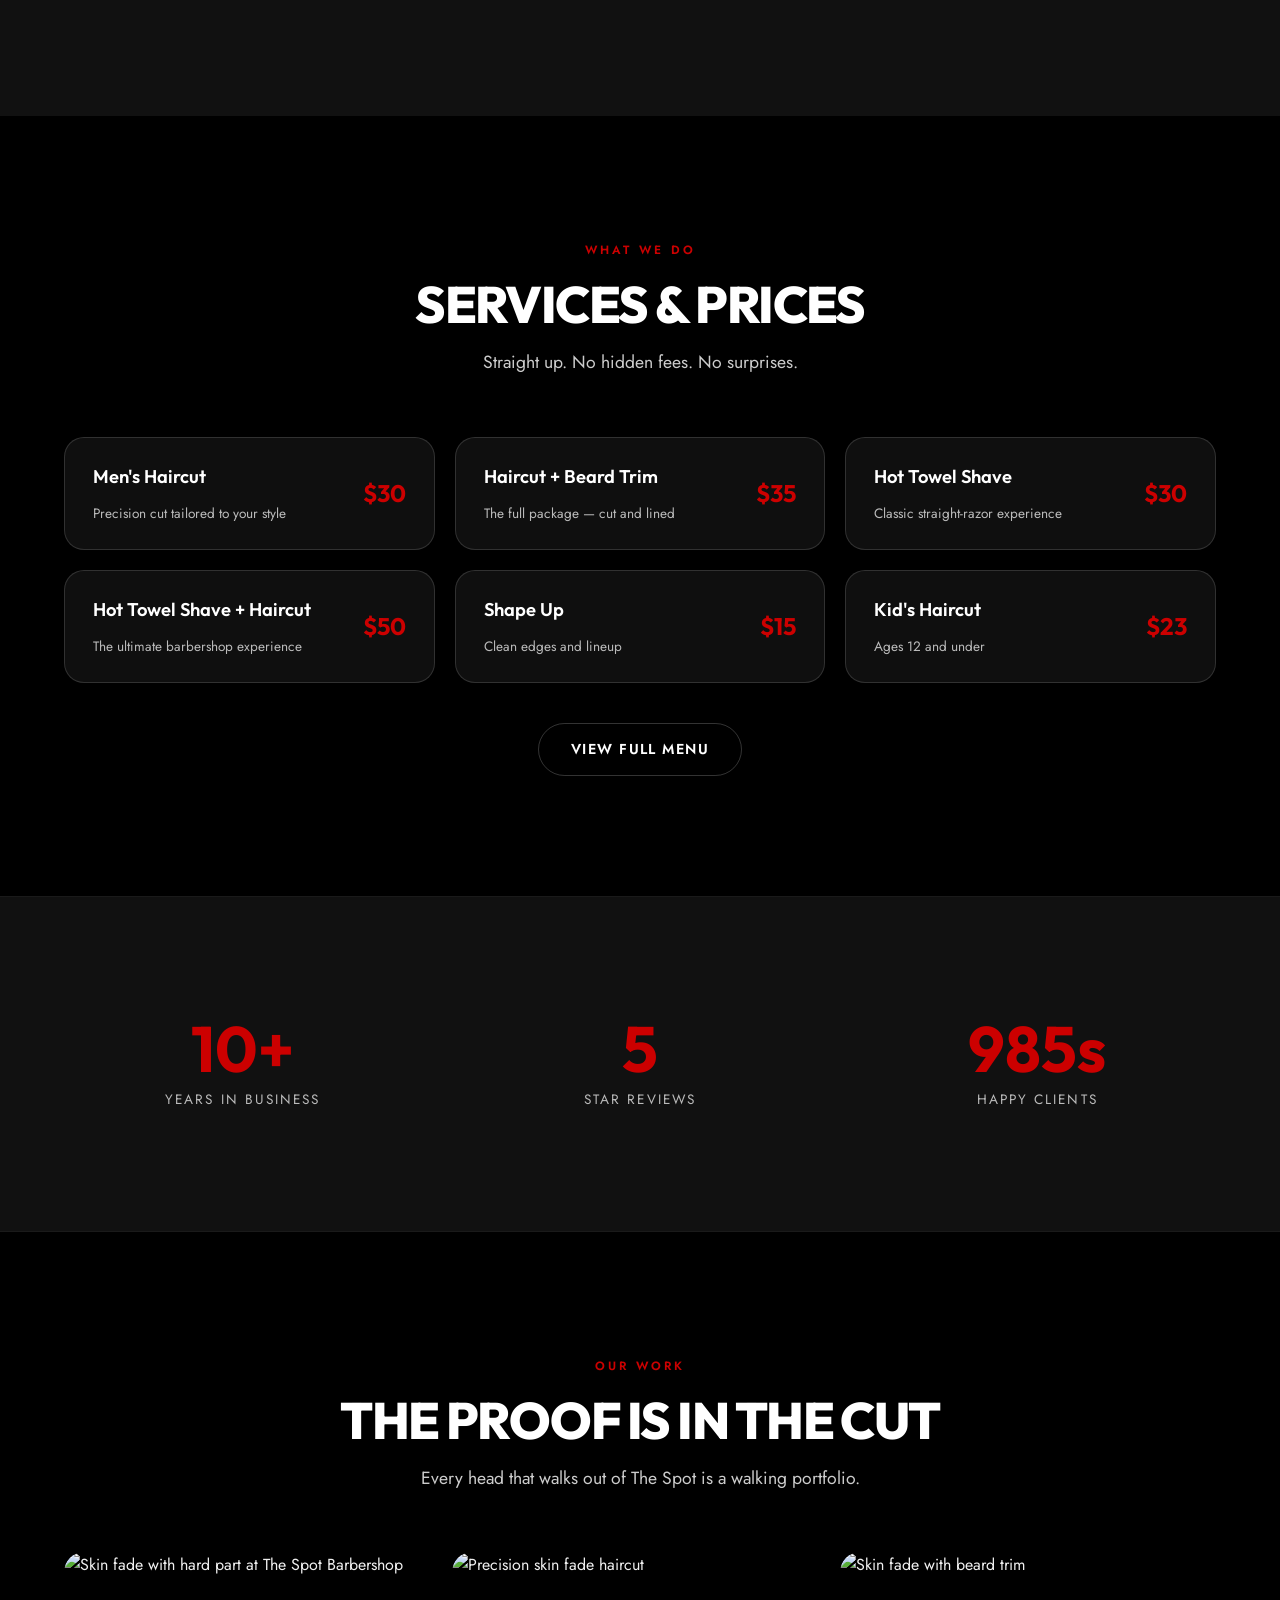
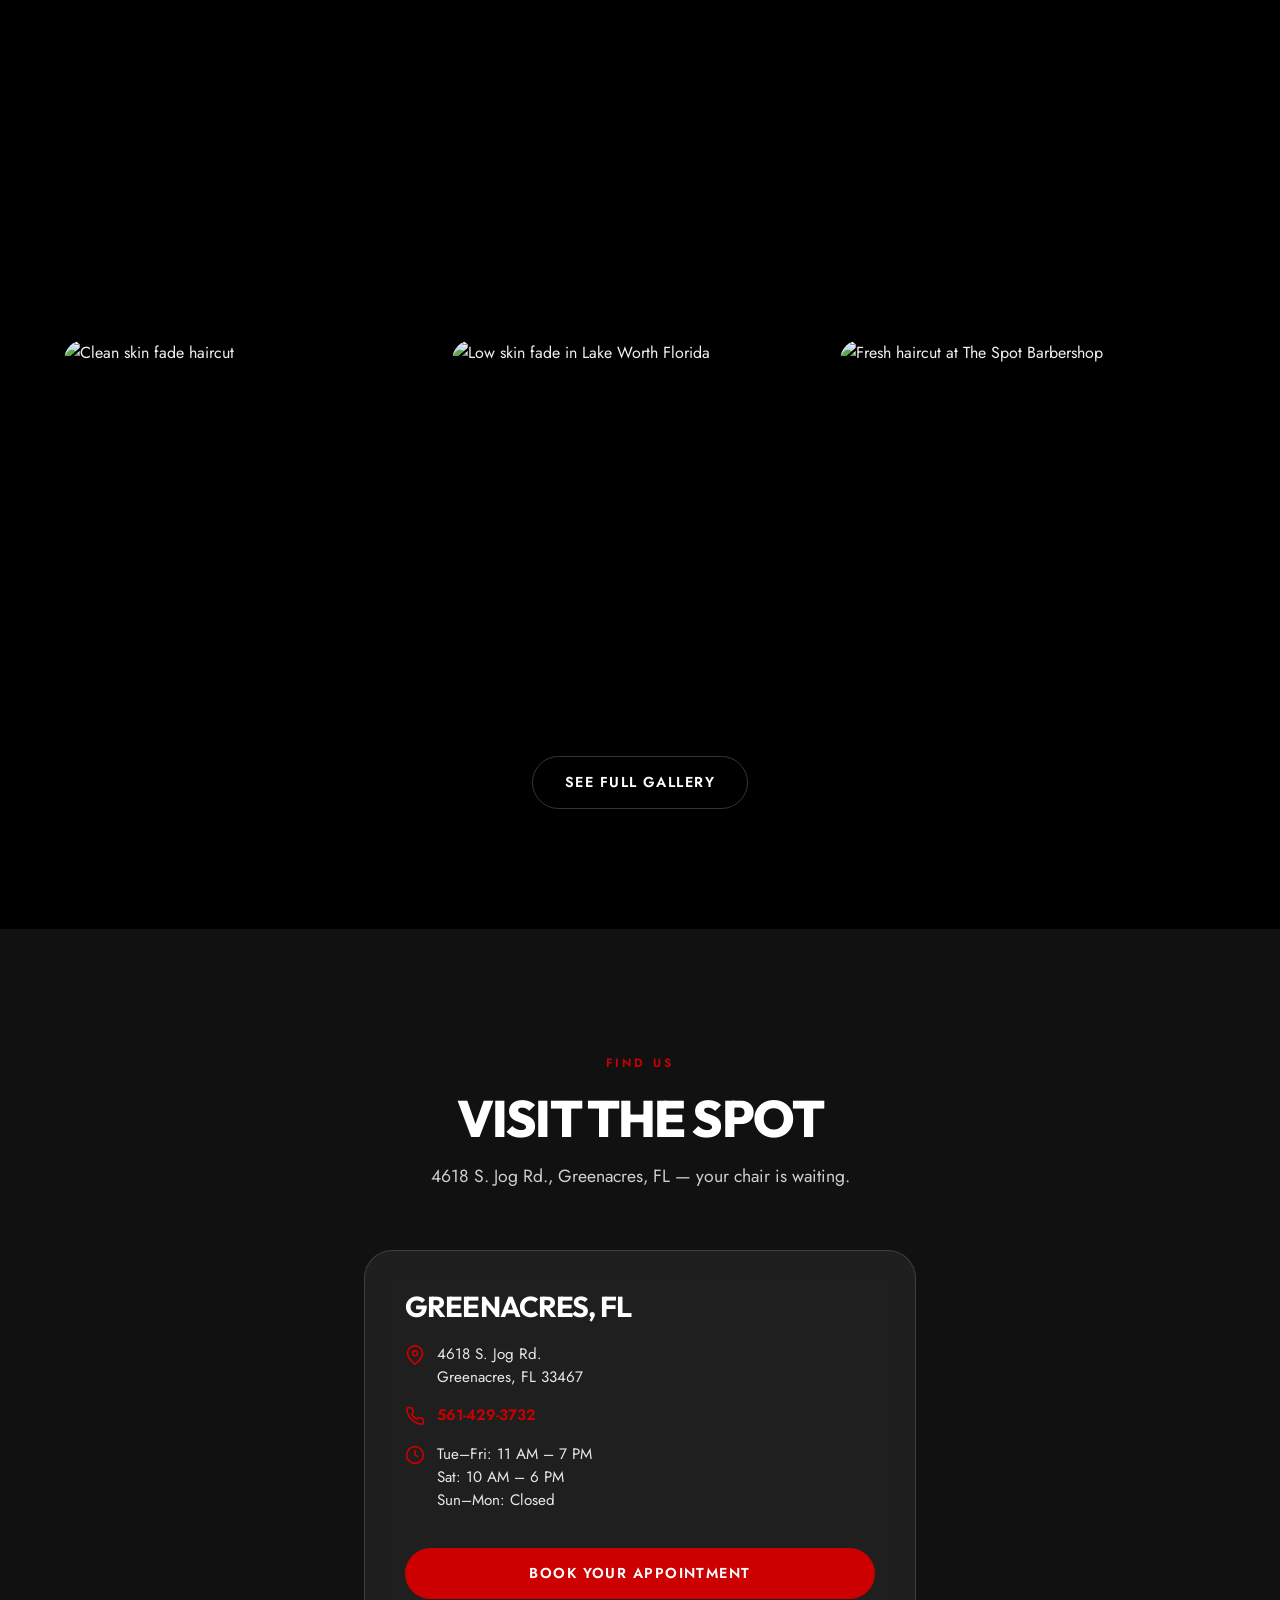
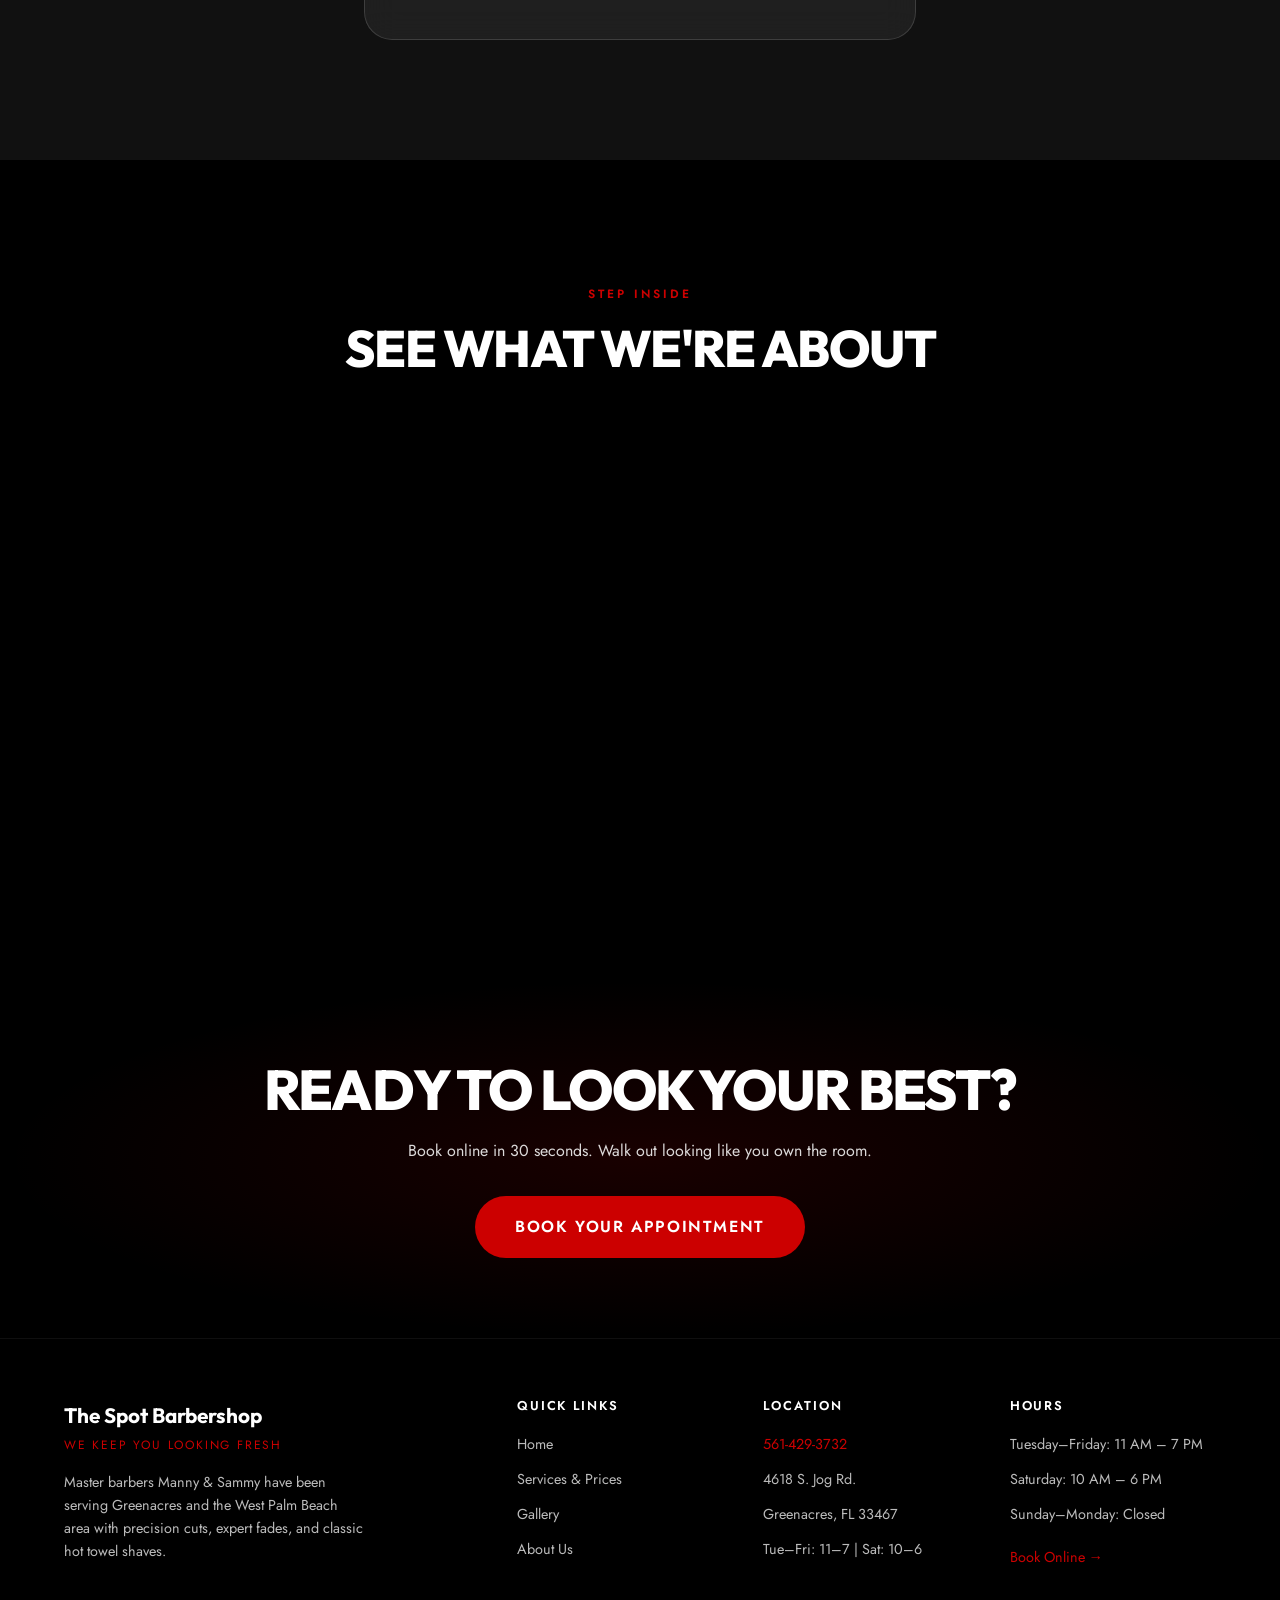
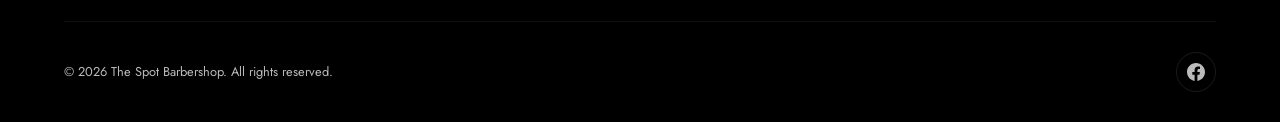
==== commit d7ab6902: "Full mobile optimization — centered premium layout - Comprehensive responsive overhaul at 1024/768/4" ====
--- a/index.html
+++ b/index.html
@@ -151,7 +151,7 @@
             <p>Step through the doors and you'll see portraits of Muhammad Ali and Mike Tyson on the walls, movie posters that tell you exactly who Manny and Sammy are, and a clientele that feels more like family than customers.</p>
             <p>Whether you want an old-fashioned hot towel shave or a modern skin fade, they'll do their very best to meticulously accommodate your needs.</p>
           </div>
-          <a href="pages/the-owners.html" class="btn btn--outline" style="width: fit-content;">Our Full Story</a>
+          <a href="pages/the-owners.html" class="btn btn--outline">Our Full Story</a>
         </div>
       </div>
     </div>
--- a/css/styles.css
+++ b/css/styles.css
@@ -1299,42 +1299,310 @@
 /* ============================================
    RESPONSIVE
    ============================================ */
+
+/* --- Tablet (1024px) --- */
 @media (max-width: 1024px) {
   .header__nav { display: none; }
   .header__cta { display: none; }
   .header__mobile-toggle { display: flex; }
 
-  .owner-bio { grid-template-columns: 1fr; gap: 32px; }
+  .owner-bio {
+    grid-template-columns: 1fr;
+    gap: 40px;
+    text-align: center;
+  }
+
+  .owner-bio__content {
+    align-items: center;
+  }
+
+  .owner-bio__text p {
+    text-align: center;
+  }
+
   .footer__grid { grid-template-columns: 1fr 1fr; }
 }
 
+/* --- Mobile (768px) --- */
 @media (max-width: 768px) {
   :root {
     --header-height: 70px;
-  }
-
-  .services-grid { grid-template-columns: 1fr; }
-  .gallery-grid { grid-template-columns: repeat(2, 1fr); }
+    --section-padding: clamp(48px, 8vw, 80px);
+  }
+
+  .container {
+    padding: 0 20px;
+  }
+
+  /* Center all section headers */
+  .section__header {
+    text-align: center;
+    margin-bottom: 40px;
+  }
+
+  /* Services */
+  .services-grid {
+    grid-template-columns: 1fr;
+    gap: 12px;
+  }
+
+  .service-card {
+    padding: 20px 24px;
+    text-align: left;
+  }
+
+  .service-card__info {
+    gap: 4px;
+  }
+
+  .service-card__name {
+    font-size: 1rem;
+  }
+
+  .service-card__price {
+    font-size: 1.4rem;
+  }
+
+  /* Gallery — 2-col with gaps */
+  .gallery-grid {
+    grid-template-columns: repeat(2, 1fr);
+    gap: 8px;
+  }
+
   .gallery-editorial--2col,
   .gallery-editorial--3col,
   .gallery-editorial--featured,
   .gallery-editorial--featured-right {
     grid-template-columns: 1fr;
-  }
-  .stats-row { grid-template-columns: repeat(2, 1fr); gap: 24px; }
-  .footer__grid { grid-template-columns: 1fr; }
-  .footer__bottom { flex-direction: column; gap: 16px; text-align: center; }
-
-  .location-card { padding: 28px; }
-}
-
+    gap: 8px;
+  }
+
+  .gallery-item {
+    aspect-ratio: 4/3;
+  }
+
+  /* Stats — centered 2-col */
+  .stats-row {
+    grid-template-columns: repeat(2, 1fr);
+    gap: 32px;
+    text-align: center;
+  }
+
+  .stat__number {
+    font-size: 2.8rem;
+  }
+
+  /* Owner bio — stacked centered */
+  .owner-bio {
+    grid-template-columns: 1fr;
+    gap: 32px;
+    text-align: center;
+  }
+
+  .owner-bio__content {
+    align-items: center;
+  }
+
+  .owner-bio__name {
+    font-size: 2rem;
+    text-align: center;
+  }
+
+  .owner-bio__text p {
+    text-align: center;
+  }
+
+  .owner-bio__role {
+    text-align: center;
+  }
+
+  /* Location card — centered */
+  .location-card {
+    padding: 28px 24px;
+    text-align: center;
+  }
+
+  .location-card__name {
+    text-align: center;
+    font-size: 1.5rem;
+  }
+
+  .location-card__detail {
+    flex-direction: column;
+    align-items: center;
+    text-align: center;
+    gap: 8px;
+  }
+
+  /* Hours grid — centered */
+  .hours-grid {
+    text-align: center;
+  }
+
+  .hours-row {
+    flex-direction: column;
+    align-items: center;
+    gap: 4px;
+    padding: 8px 0;
+  }
+
+  /* Footer — stacked centered */
+  .footer__grid {
+    grid-template-columns: 1fr;
+    text-align: center;
+    gap: 32px;
+  }
+
+  .footer__brand-text {
+    max-width: 100%;
+    margin: 0 auto;
+  }
+
+  .footer__bottom {
+    flex-direction: column;
+    gap: 16px;
+    text-align: center;
+  }
+
+  .footer__social {
+    justify-content: center;
+  }
+
+  /* CTA Banner */
+  .cta-banner {
+    padding: 60px 20px;
+  }
+
+  .cta-banner__title {
+    font-size: clamp(1.6rem, 6vw, 2.5rem);
+  }
+
+  /* Red line — always centered on mobile */
+  .red-line--left {
+    margin: 0 auto 24px;
+  }
+
+  /* Video */
+  .video-wrap {
+    border-radius: var(--radius-md);
+  }
+
+  /* Marquee */
+  .marquee__item {
+    font-size: clamp(1.2rem, 4vw, 1.8rem);
+    padding: 0 24px;
+  }
+
+  /* Hero adjustments */
+  .hero {
+    min-height: 100svh;
+  }
+
+  .hero__content {
+    padding: 0 20px;
+  }
+
+  .hero__badge {
+    font-size: 0.65rem;
+    padding: 6px 14px;
+  }
+
+  .hero__subtitle {
+    font-size: 1rem;
+    line-height: 1.6;
+  }
+
+  .hero__scroll {
+    bottom: 80px;
+  }
+
+  /* Buttons — full width on mobile */
+  .hero__actions {
+    flex-direction: column;
+    align-items: center;
+    width: 100%;
+  }
+
+  .hero__actions .btn {
+    width: 100%;
+    max-width: 320px;
+    justify-content: center;
+  }
+
+  /* Philosophy cards — centered */
+  [style*="display: flex; gap: 24px; align-items: flex-start"] {
+    flex-direction: column !important;
+    align-items: center !important;
+    text-align: center;
+  }
+}
+
+/* --- Small mobile (480px) --- */
 @media (max-width: 480px) {
-  .hero__title { font-size: clamp(2.4rem, 10vw, 3.5rem); }
-  .hero__actions { flex-direction: column; align-items: center; }
-  .btn--large { width: 100%; }
-  .service-card { padding: 20px; }
-  .service-card__name { font-size: 1rem; }
-  .service-card__price { font-size: 1.3rem; }
+  .hero__title {
+    font-size: clamp(2.2rem, 11vw, 3.2rem);
+    line-height: 1.05;
+  }
+
+  .btn--large {
+    width: 100%;
+    padding: 16px 24px;
+    font-size: 0.85rem;
+  }
+
+  .gallery-grid {
+    grid-template-columns: 1fr;
+    gap: 12px;
+  }
+
+  .gallery-item {
+    aspect-ratio: 16/10;
+  }
+
+  .stats-row {
+    grid-template-columns: 1fr 1fr;
+    gap: 24px;
+  }
+
+  .stat__number {
+    font-size: 2.2rem;
+  }
+
+  .stat__label {
+    font-size: 0.75rem;
+  }
+
+  .section__label {
+    font-size: 0.7rem;
+  }
+
+  .owner-bio__name {
+    font-size: 1.7rem;
+  }
+
+  .mobile-nav__link {
+    font-size: 1.6rem;
+  }
+
+  .footer__brand-name {
+    font-size: 1.1rem;
+  }
+
+  .location-card {
+    padding: 24px 20px;
+  }
+
+  .location-card__name {
+    font-size: 1.3rem;
+  }
+
+  .header__logo-text {
+    font-size: 1.1rem;
+  }
+
+  .header__logo-tagline {
+    font-size: 0.55rem;
+  }
 }
 
 /* --- Phone Bar (mobile sticky) --- */
@@ -1342,12 +1610,15 @@
   display: none;
   position: fixed;
   bottom: 0;
-  left: 0;
-  width: 100%;
+  left: 8px;
+  right: 8px;
+  width: auto;
   z-index: 999;
   background: var(--color-red);
-  padding: 12px 0;
+  padding: 14px 0;
   text-align: center;
+  border-radius: var(--radius-md) var(--radius-md) 0 0;
+  box-shadow: 0 -4px 20px rgba(204, 0, 0, 0.3);
 }
 
 .phone-bar a {
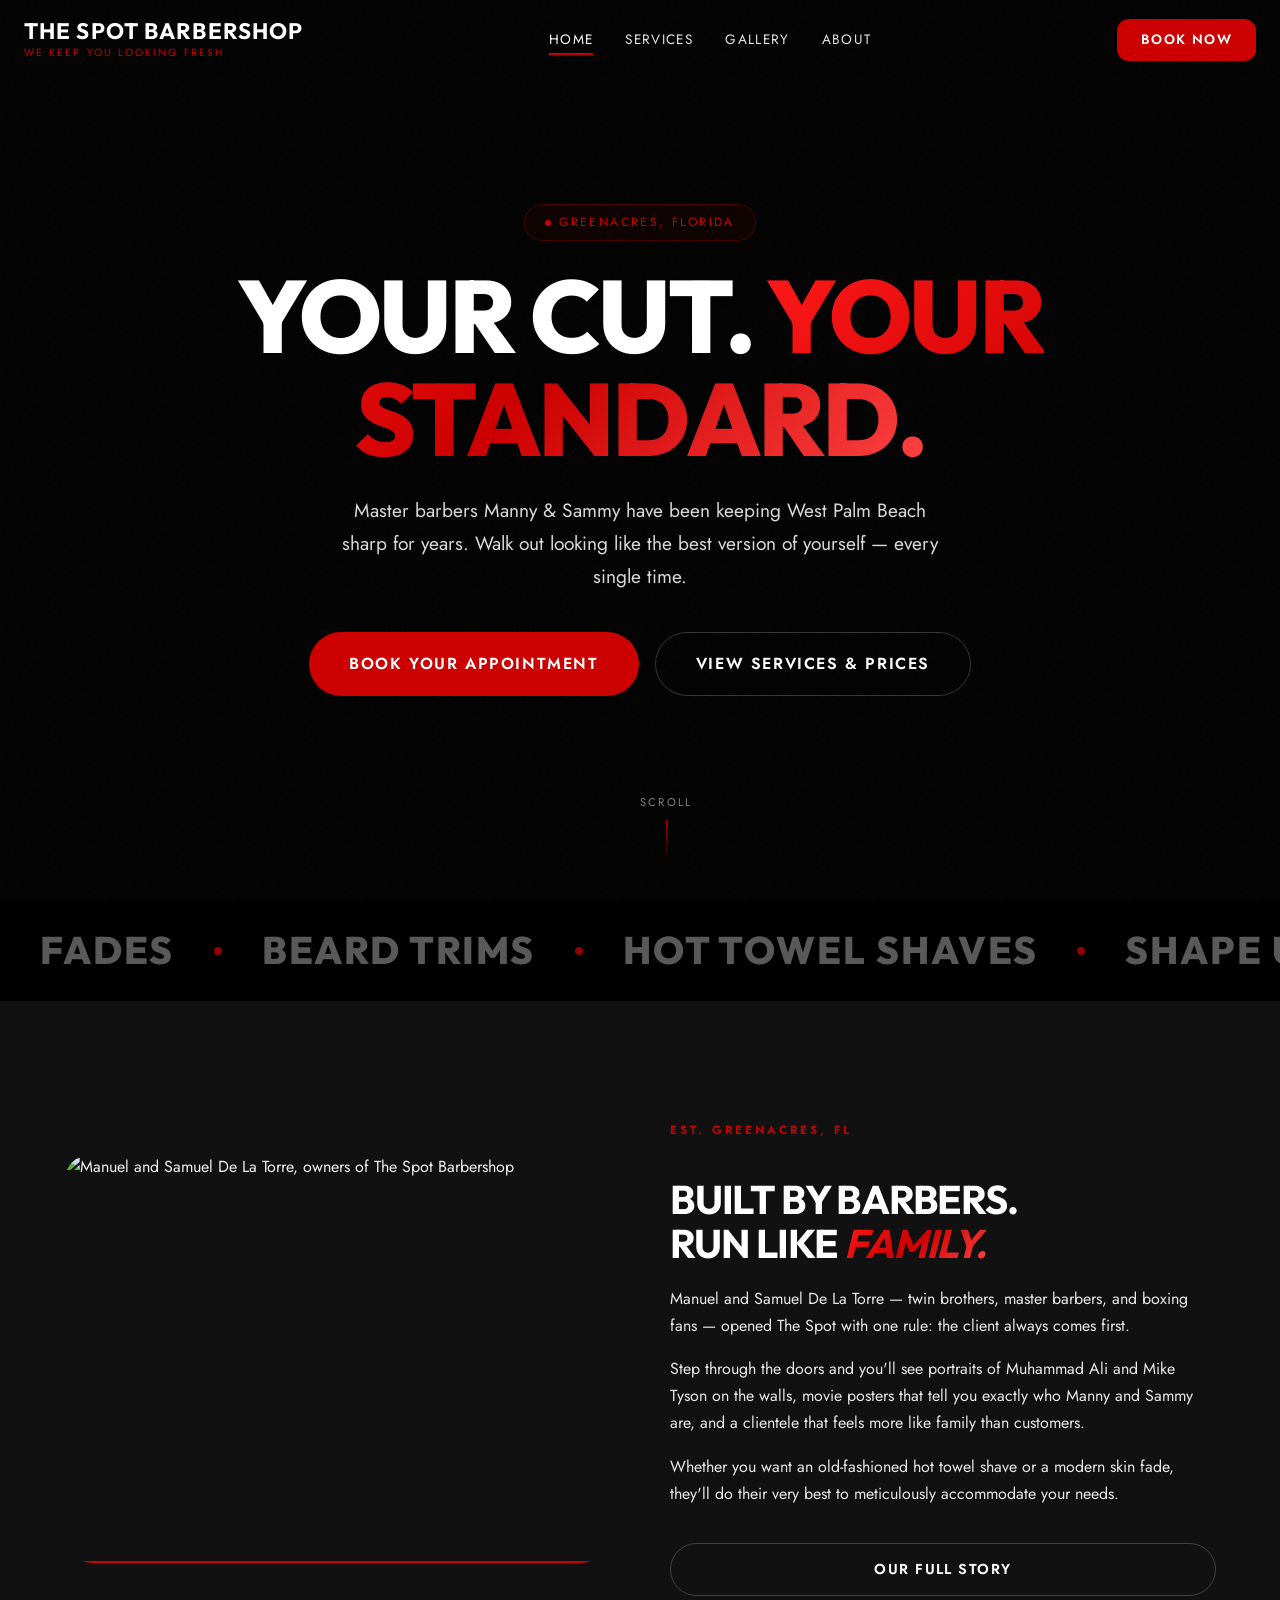
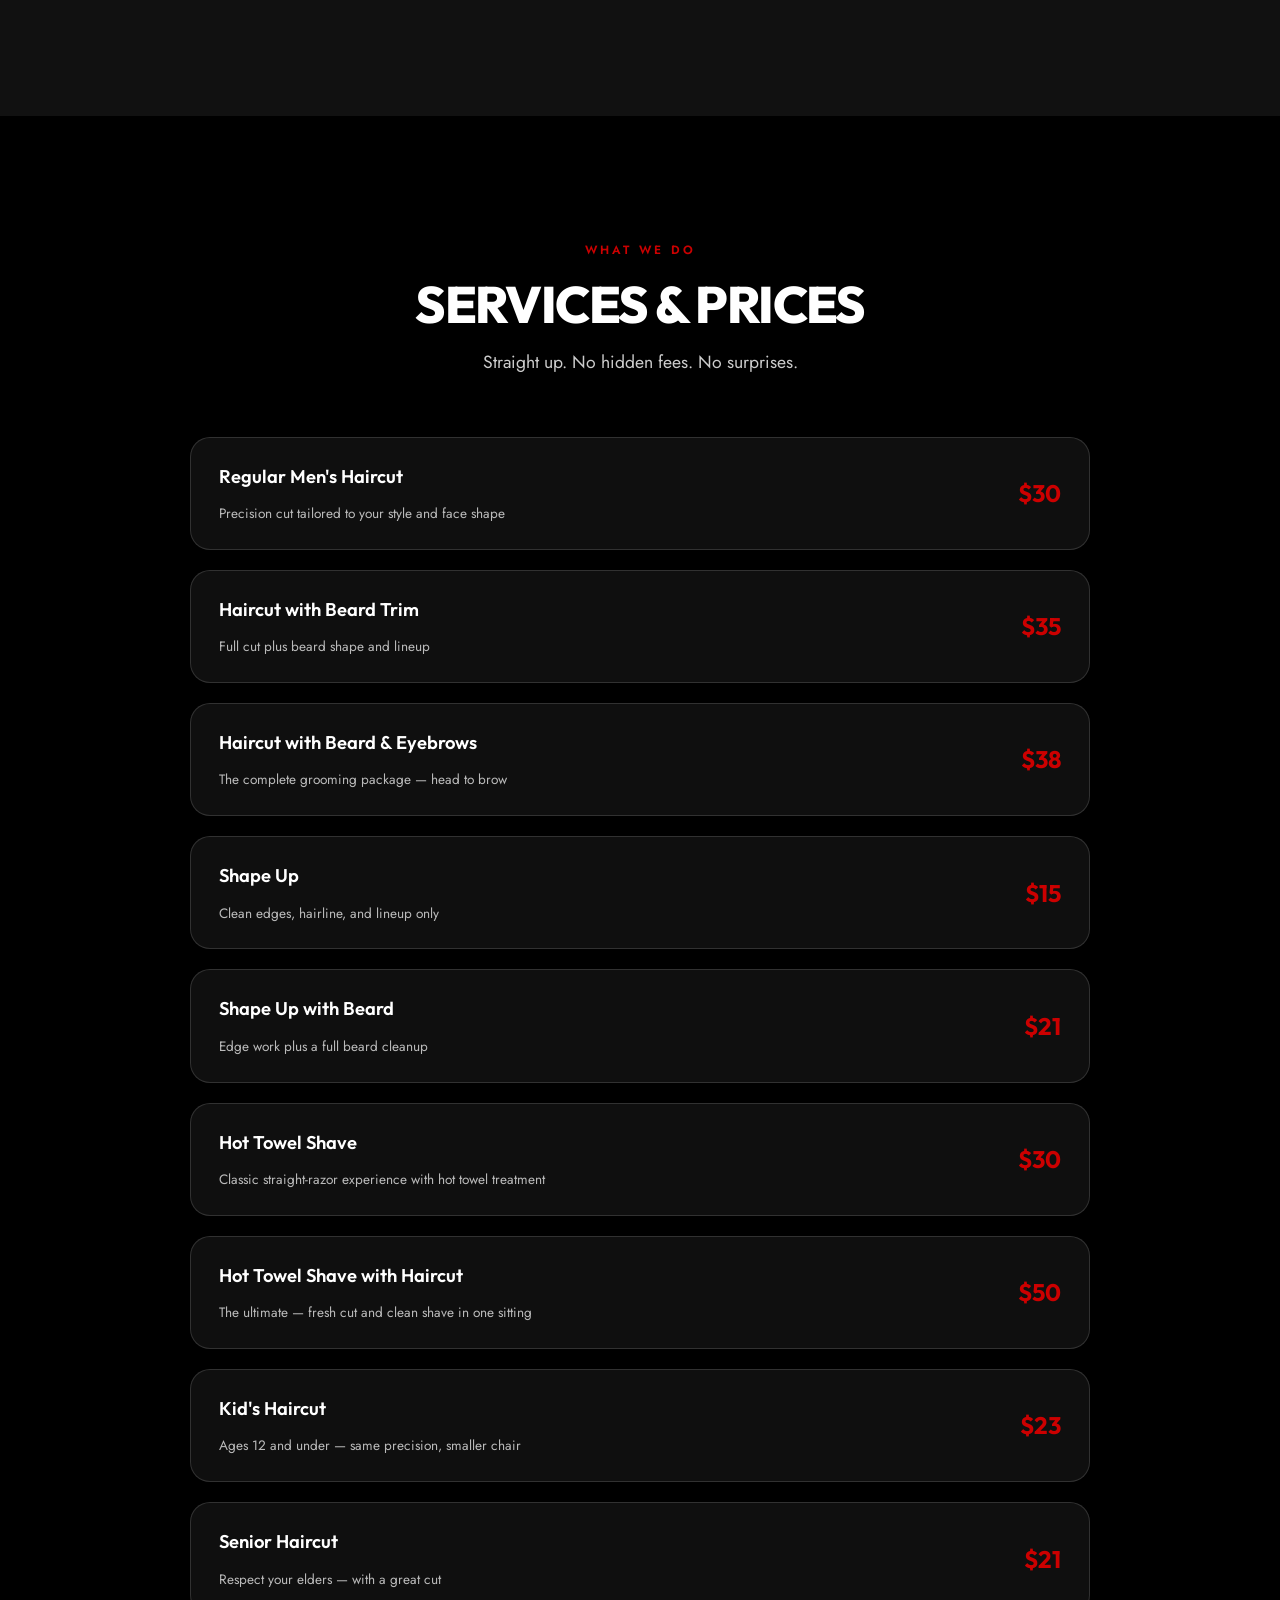
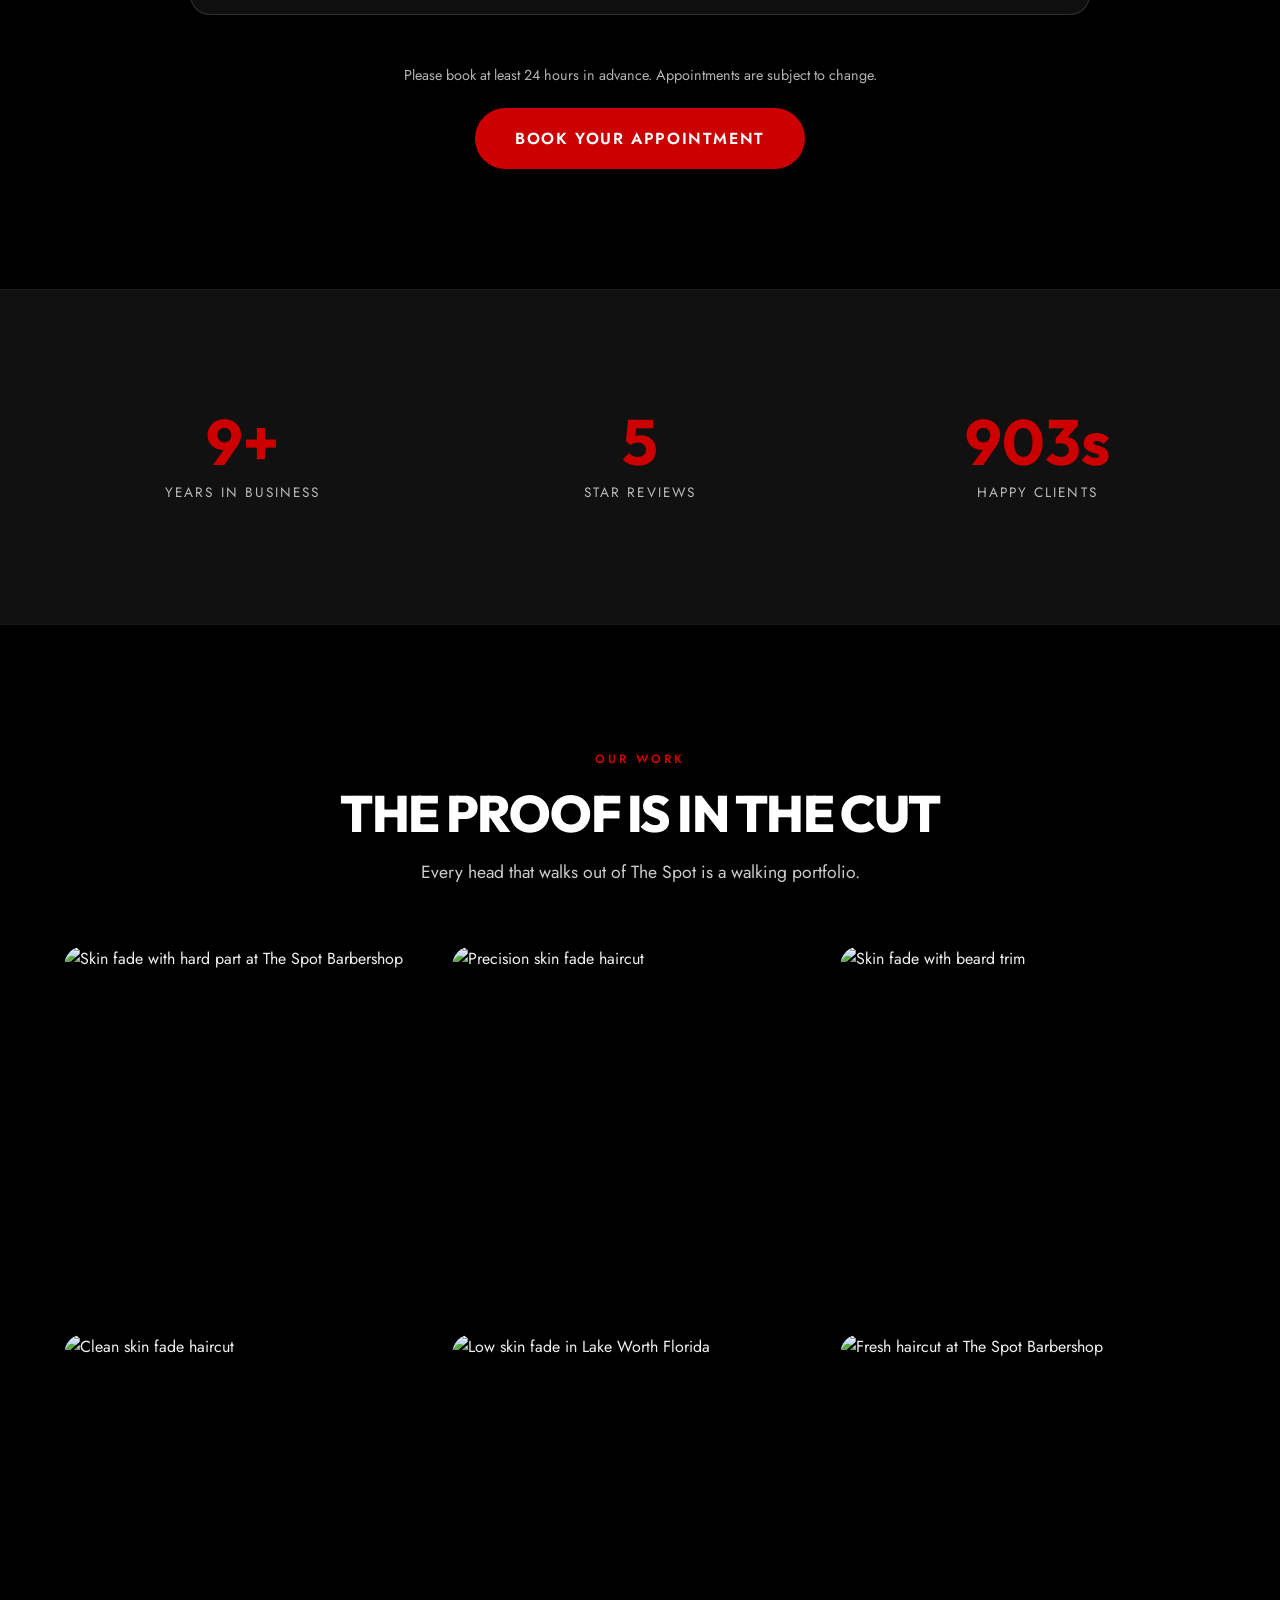
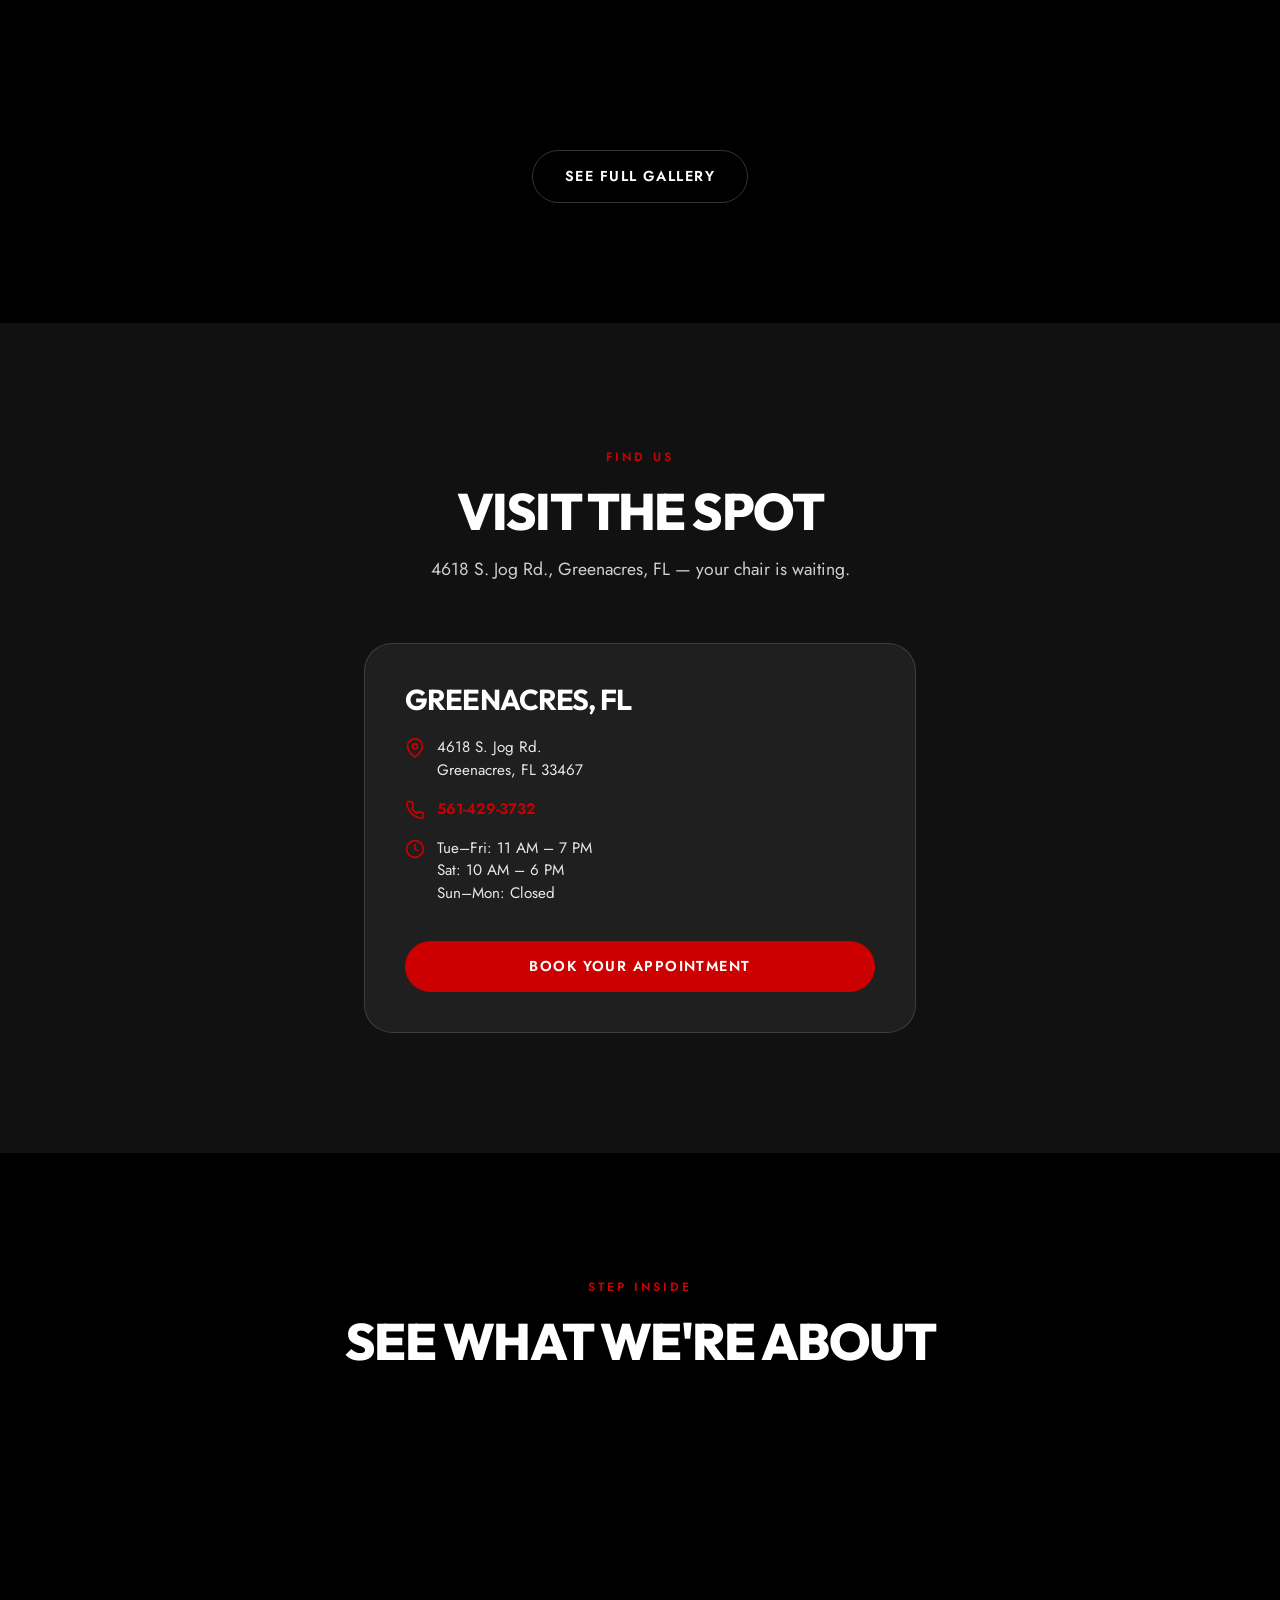
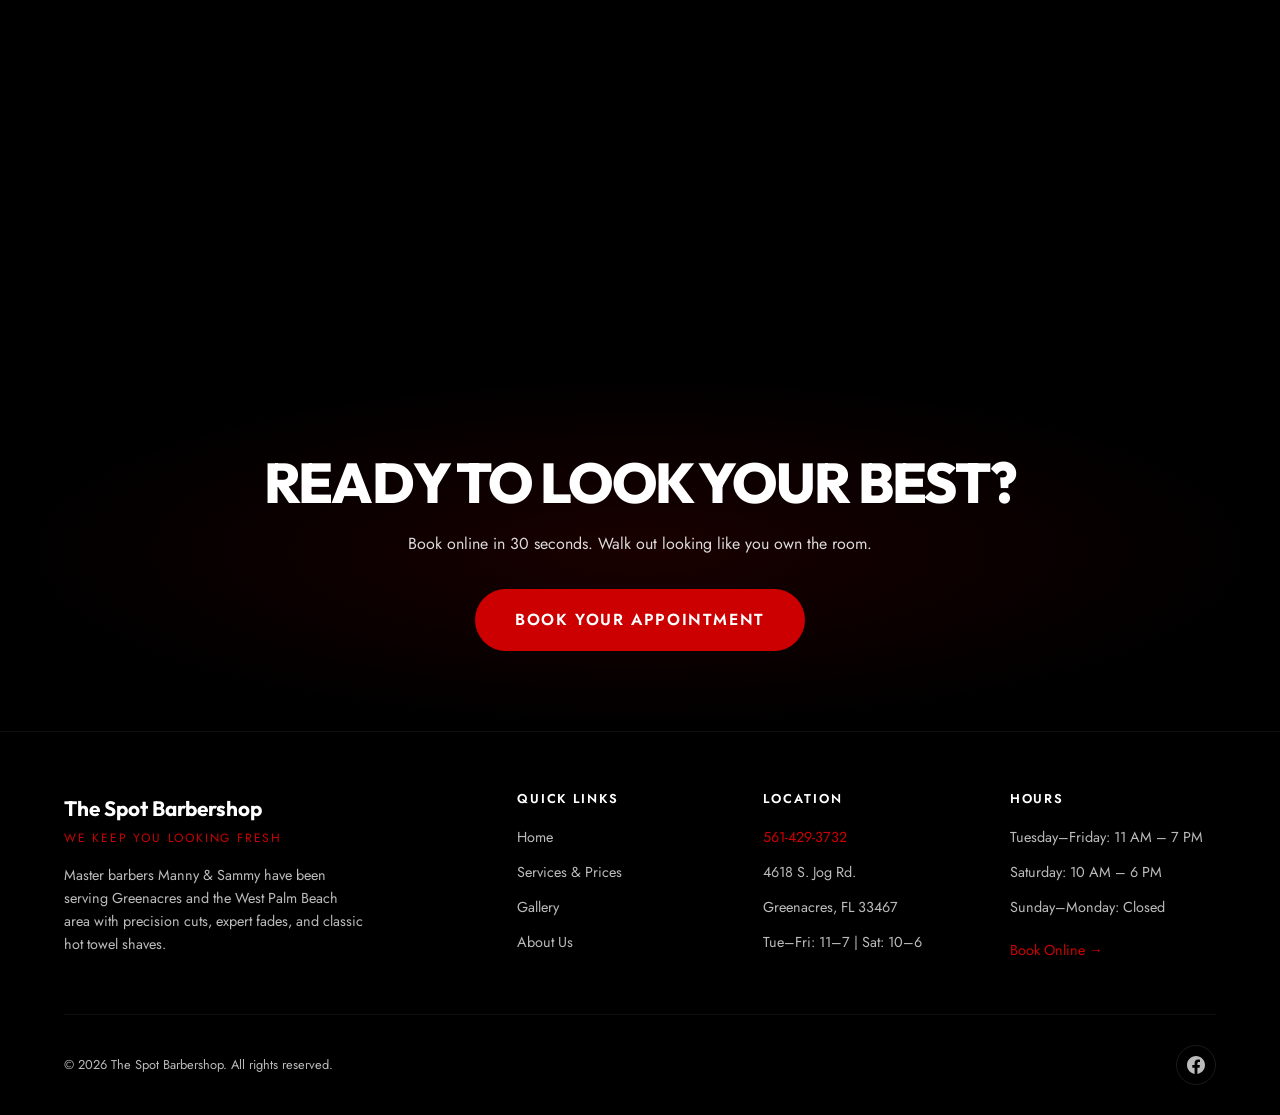
==== commit 07d4d845: "Move full services menu to homepage, remove services page - All 9 services with prices now on homepa" ====
--- a/index.html
+++ b/index.html
@@ -65,7 +65,7 @@
       </a>
       <nav class="header__nav">
         <a href="index.html" class="header__nav-link active">Home</a>
-        <a href="pages/services.html" class="header__nav-link">Services</a>
+        <a href="#services" class="header__nav-link">Services</a>
         <a href="pages/gallery.html" class="header__nav-link">Gallery</a>
         <a href="pages/the-owners.html" class="header__nav-link">About</a>
       </nav>
@@ -79,7 +79,7 @@
   <!-- MOBILE NAV -->
   <nav class="mobile-nav">
     <a href="index.html" class="mobile-nav__link">Home</a>
-    <a href="pages/services.html" class="mobile-nav__link">Services</a>
+    <a href="#services" class="mobile-nav__link">Services</a>
     <a href="pages/gallery.html" class="mobile-nav__link">Gallery</a>
     <a href="pages/the-owners.html" class="mobile-nav__link">About</a>
     <a href="https://my.setmore.com/bookingpage/8b411df7-c119-41e2-827f-726ddd953e0b" target="_blank" rel="noopener" class="mobile-nav__link" style="color: var(--color-red);">Book Now</a>
@@ -104,7 +104,7 @@
       <p class="hero__subtitle">Master barbers Manny &amp; Sammy have been keeping West Palm Beach sharp for years. Walk out looking like the best version of yourself — every single time.</p>
       <div class="hero__actions">
         <a href="https://my.setmore.com/bookingpage/8b411df7-c119-41e2-827f-726ddd953e0b" target="_blank" rel="noopener" class="btn btn--primary btn--large">Book Your Appointment</a>
-        <a href="pages/services.html" class="btn btn--outline btn--large">View Services &amp; Prices</a>
+        <a href="#services" class="btn btn--outline btn--large">View Services &amp; Prices</a>
       </div>
     </div>
     <div class="hero__scroll">
@@ -157,60 +157,82 @@
     </div>
   </section>
 
-  <!-- SERVICES PREVIEW -->
-  <section class="section section--black">
+  <!-- SERVICES -->
+  <section class="section section--black" id="services">
     <div class="container">
       <div class="section__header reveal">
         <span class="section__label">What We Do</span>
         <h2 class="section__title" style="color: var(--color-white);">Services &amp; Prices</h2>
         <p class="section__subtitle">Straight up. No hidden fees. No surprises.</p>
       </div>
-      <div class="services-grid stagger-children">
-        <div class="service-card">
-          <div class="service-card__info">
-            <span class="service-card__name">Men's Haircut</span>
-            <span class="service-card__desc">Precision cut tailored to your style</span>
+      <div class="services-grid stagger-children" style="max-width: 900px; margin: 0 auto; grid-template-columns: 1fr;">
+        <div class="service-card">
+          <div class="service-card__info">
+            <span class="service-card__name">Regular Men's Haircut</span>
+            <span class="service-card__desc">Precision cut tailored to your style and face shape</span>
           </div>
           <span class="service-card__price">$30</span>
         </div>
         <div class="service-card">
           <div class="service-card__info">
-            <span class="service-card__name">Haircut + Beard Trim</span>
-            <span class="service-card__desc">The full package — cut and lined</span>
+            <span class="service-card__name">Haircut with Beard Trim</span>
+            <span class="service-card__desc">Full cut plus beard shape and lineup</span>
           </div>
           <span class="service-card__price">$35</span>
         </div>
         <div class="service-card">
           <div class="service-card__info">
+            <span class="service-card__name">Haircut with Beard &amp; Eyebrows</span>
+            <span class="service-card__desc">The complete grooming package — head to brow</span>
+          </div>
+          <span class="service-card__price">$38</span>
+        </div>
+        <div class="service-card">
+          <div class="service-card__info">
+            <span class="service-card__name">Shape Up</span>
+            <span class="service-card__desc">Clean edges, hairline, and lineup only</span>
+          </div>
+          <span class="service-card__price">$15</span>
+        </div>
+        <div class="service-card">
+          <div class="service-card__info">
+            <span class="service-card__name">Shape Up with Beard</span>
+            <span class="service-card__desc">Edge work plus a full beard cleanup</span>
+          </div>
+          <span class="service-card__price">$21</span>
+        </div>
+        <div class="service-card">
+          <div class="service-card__info">
             <span class="service-card__name">Hot Towel Shave</span>
-            <span class="service-card__desc">Classic straight-razor experience</span>
+            <span class="service-card__desc">Classic straight-razor experience with hot towel treatment</span>
           </div>
           <span class="service-card__price">$30</span>
         </div>
         <div class="service-card">
           <div class="service-card__info">
-            <span class="service-card__name">Hot Towel Shave + Haircut</span>
-            <span class="service-card__desc">The ultimate barbershop experience</span>
+            <span class="service-card__name">Hot Towel Shave with Haircut</span>
+            <span class="service-card__desc">The ultimate — fresh cut and clean shave in one sitting</span>
           </div>
           <span class="service-card__price">$50</span>
         </div>
         <div class="service-card">
           <div class="service-card__info">
-            <span class="service-card__name">Shape Up</span>
-            <span class="service-card__desc">Clean edges and lineup</span>
-          </div>
-          <span class="service-card__price">$15</span>
-        </div>
-        <div class="service-card">
-          <div class="service-card__info">
             <span class="service-card__name">Kid's Haircut</span>
-            <span class="service-card__desc">Ages 12 and under</span>
+            <span class="service-card__desc">Ages 12 and under — same precision, smaller chair</span>
           </div>
           <span class="service-card__price">$23</span>
         </div>
-      </div>
-      <div style="text-align: center; margin-top: 40px;" class="reveal">
-        <a href="pages/services.html" class="btn btn--outline">View Full Menu</a>
+        <div class="service-card">
+          <div class="service-card__info">
+            <span class="service-card__name">Senior Haircut</span>
+            <span class="service-card__desc">Respect your elders — with a great cut</span>
+          </div>
+          <span class="service-card__price">$21</span>
+        </div>
+      </div>
+      <div style="text-align: center; margin-top: 48px;" class="reveal">
+        <p style="color: rgba(255,255,255,0.7); font-size: 0.9rem; margin-bottom: 20px;">Please book at least 24 hours in advance. Appointments are subject to change.</p>
+        <a href="https://my.setmore.com/bookingpage/8b411df7-c119-41e2-827f-726ddd953e0b" target="_blank" rel="noopener" class="btn btn--primary btn--large">Book Your Appointment</a>
       </div>
     </div>
   </section>
@@ -343,7 +365,7 @@
         <div>
           <h4 class="footer__heading">Quick Links</h4>
           <a href="index.html" class="footer__link">Home</a>
-          <a href="pages/services.html" class="footer__link">Services &amp; Prices</a>
+          <a href="#services" class="footer__link">Services &amp; Prices</a>
           <a href="pages/gallery.html" class="footer__link">Gallery</a>
           <a href="pages/the-owners.html" class="footer__link">About Us</a>
         </div>
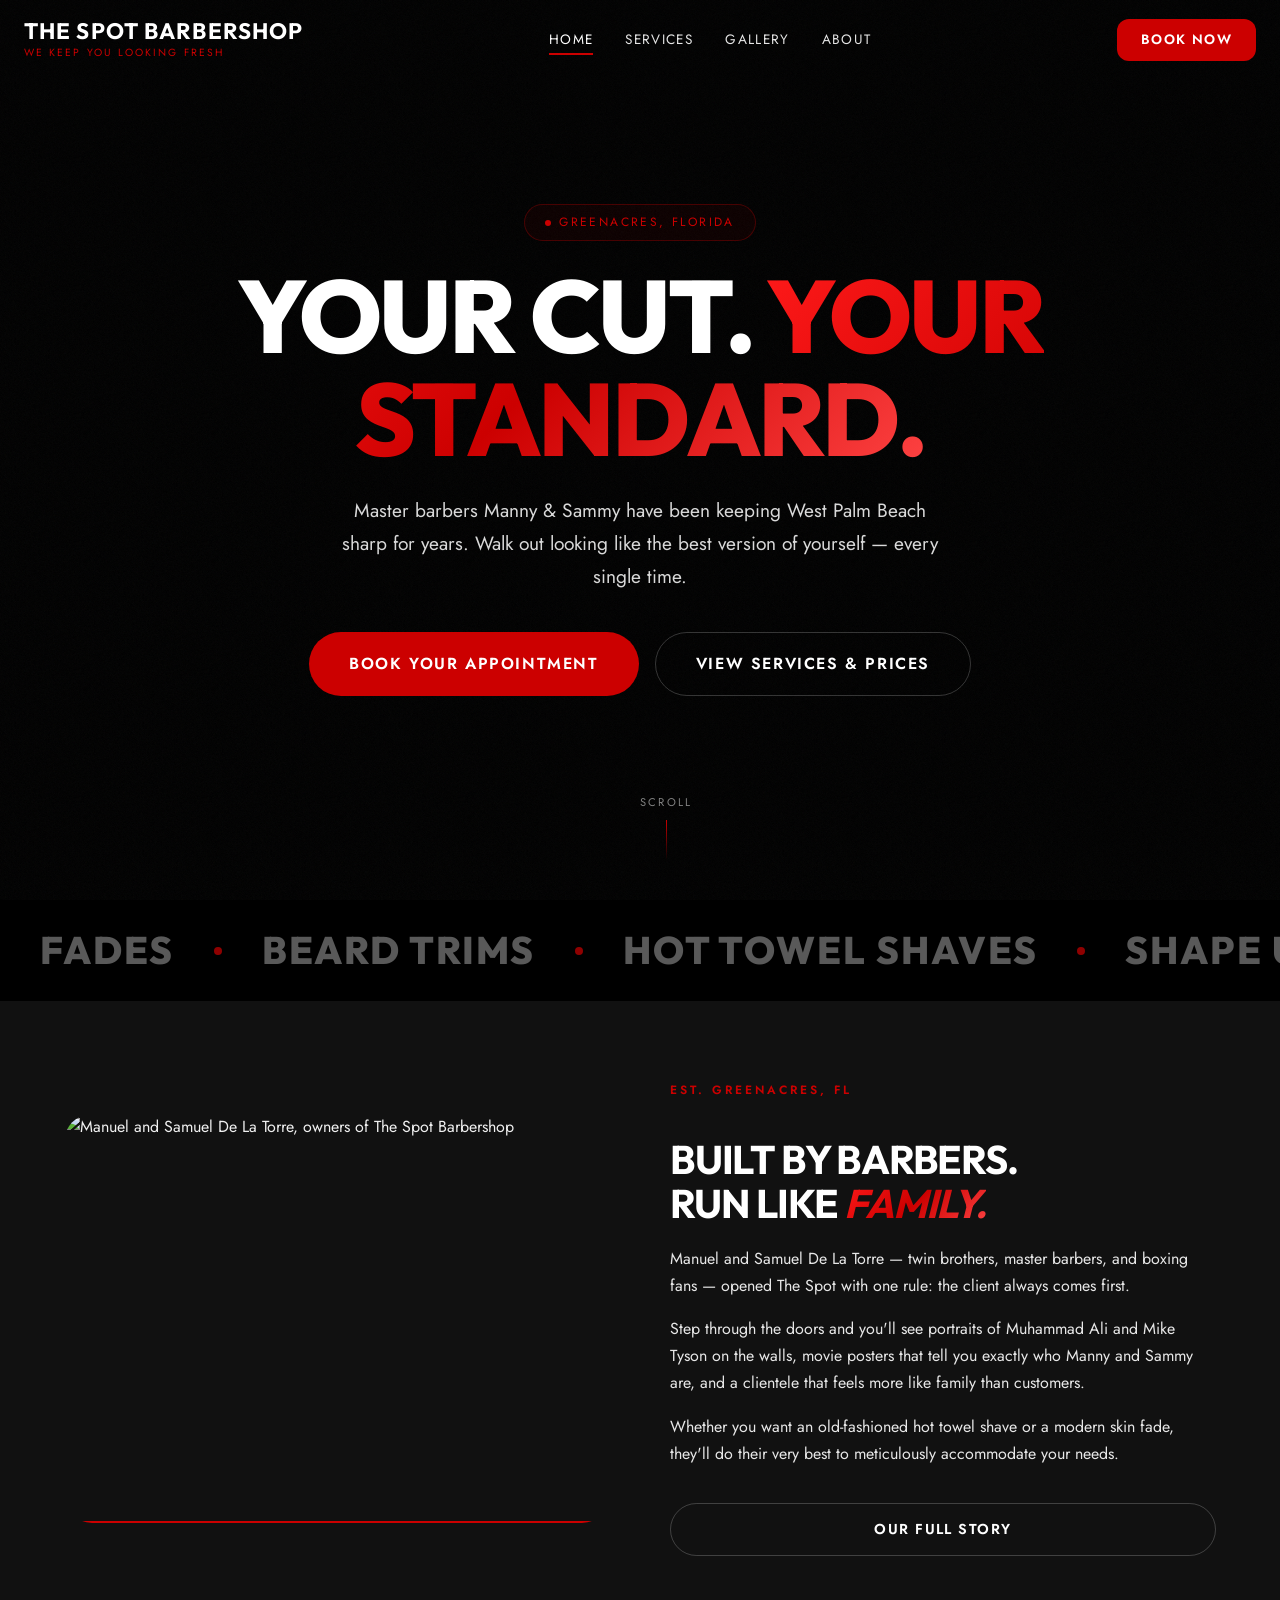
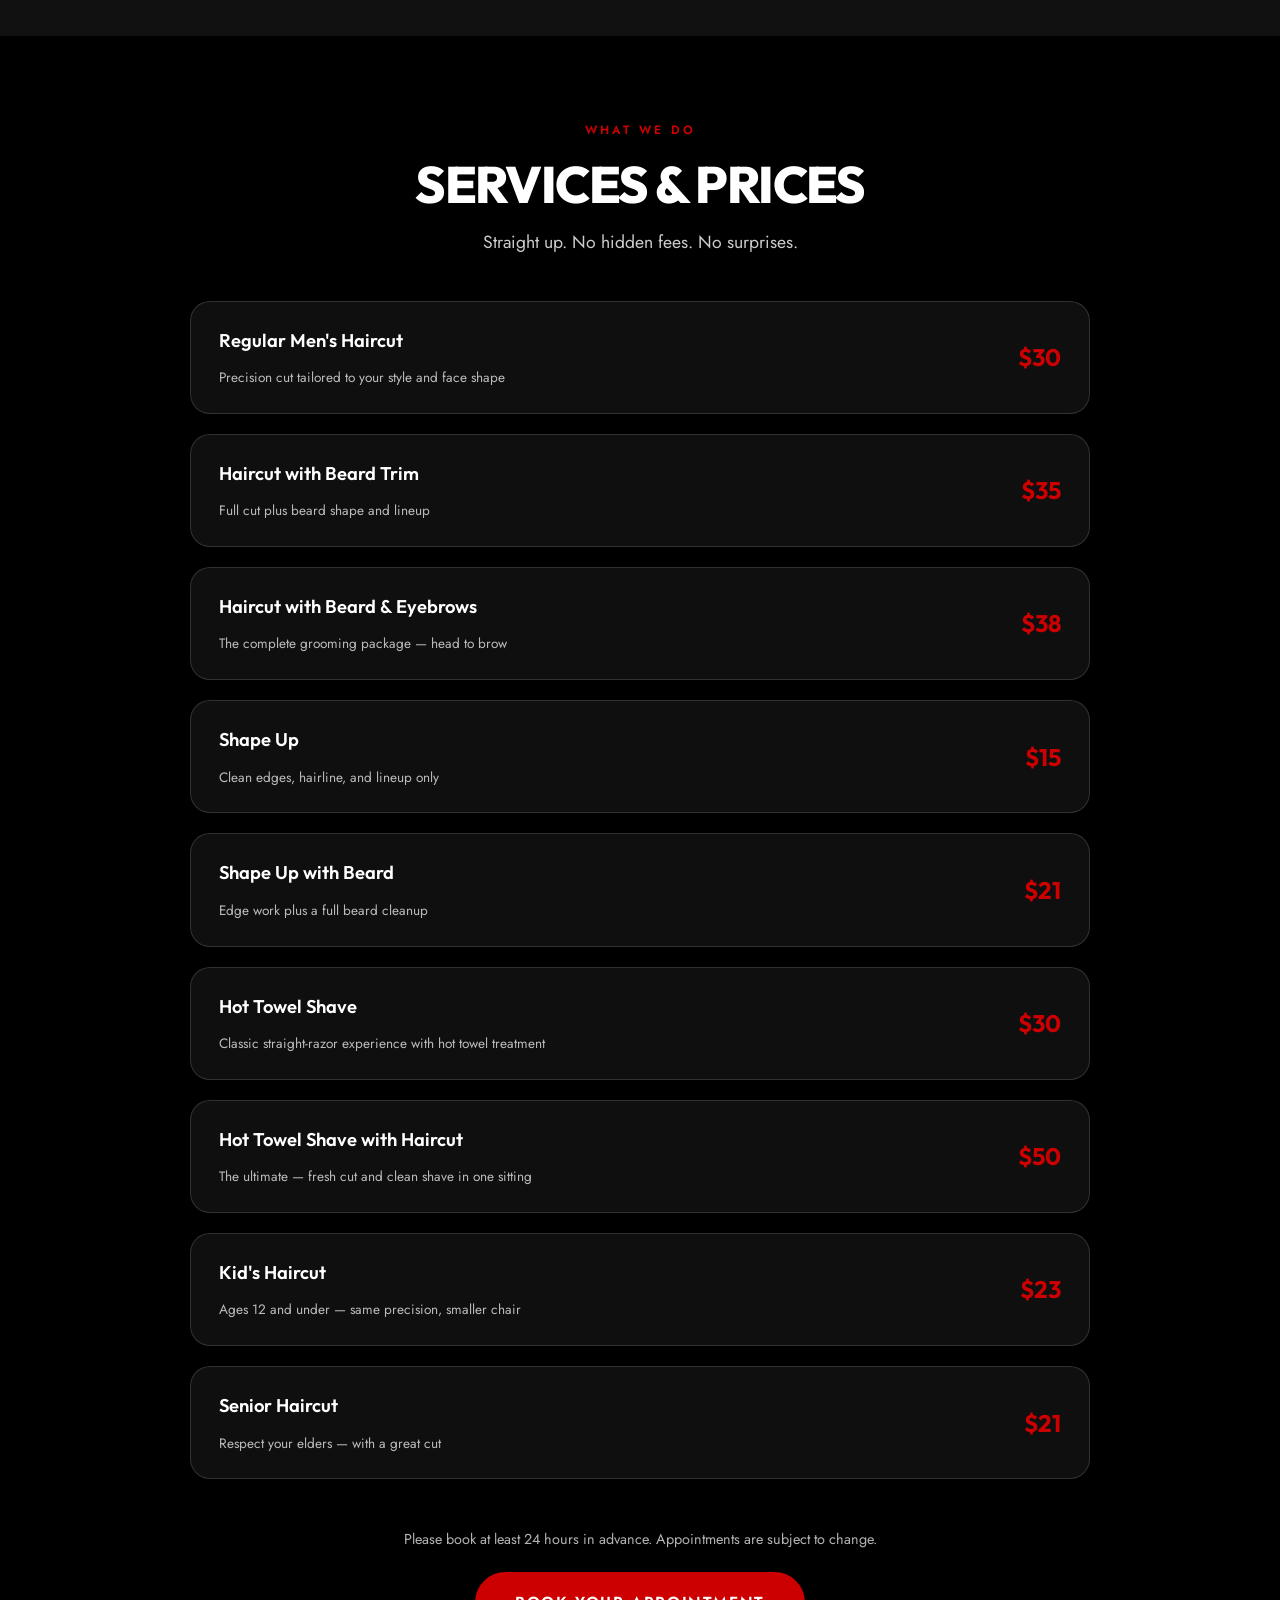
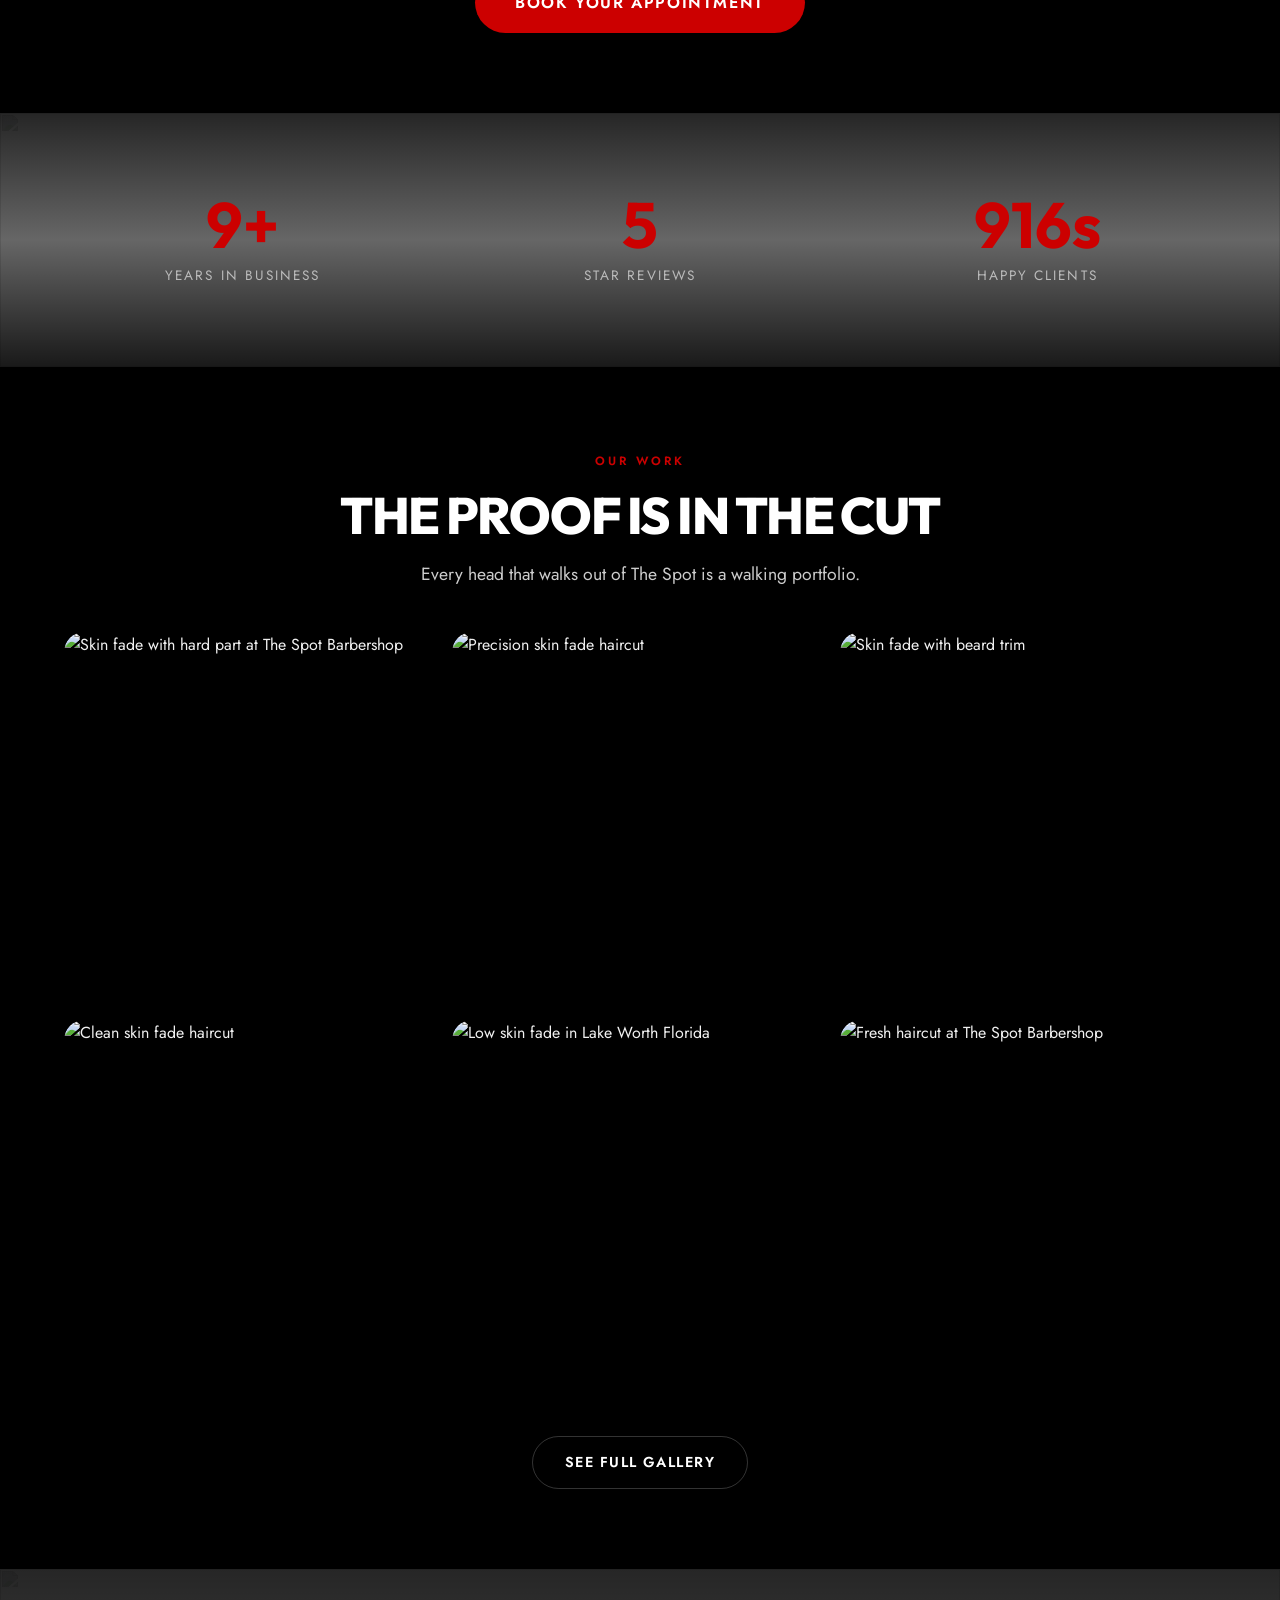
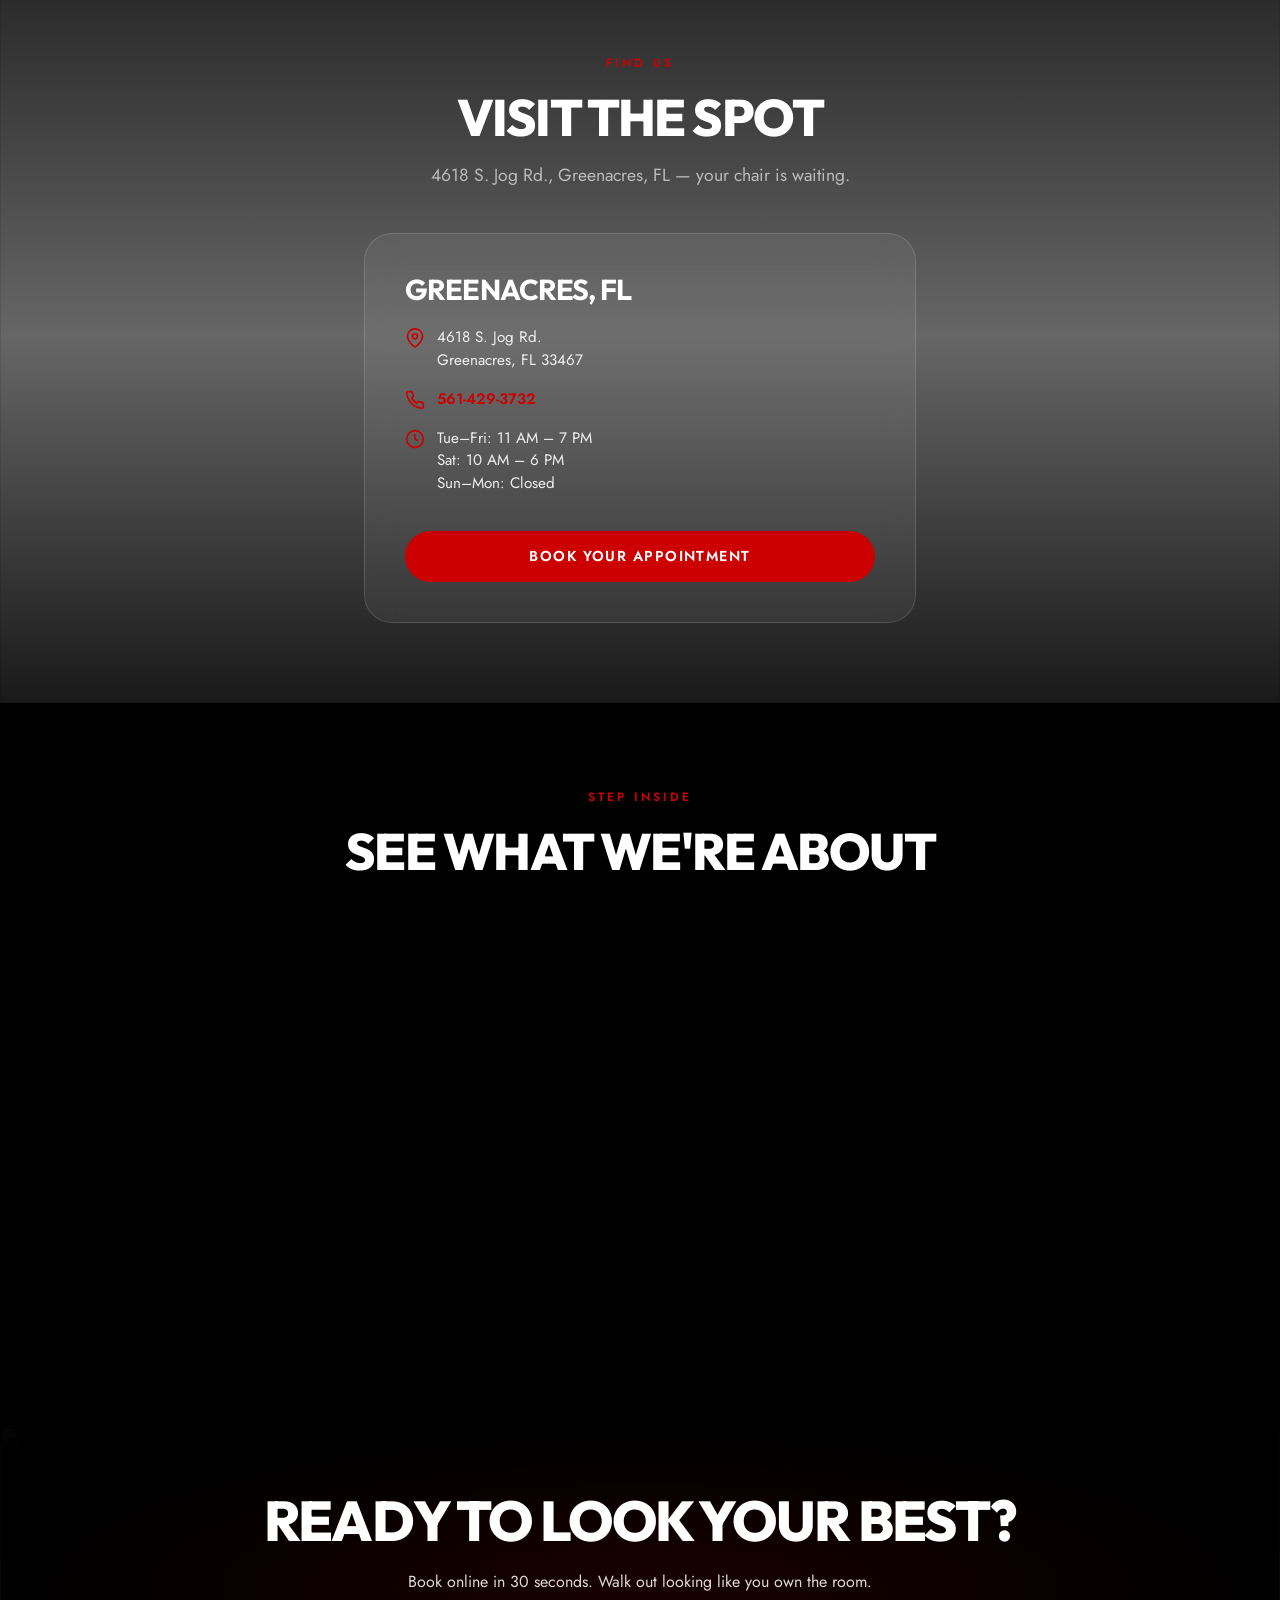
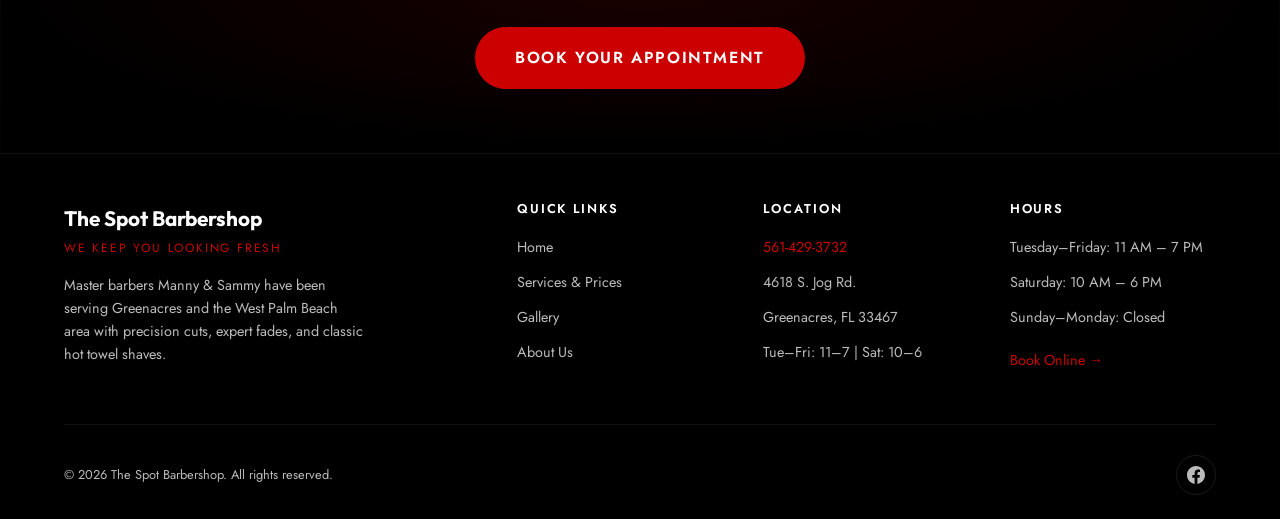
==== commit d49ff3c9: "Tighter spacing, cinematic photo backgrounds on key sections - Reduced section padding globally: 60-" ====
--- a/index.html
+++ b/index.html
@@ -238,7 +238,11 @@
   </section>
 
   <!-- STATS -->
-  <section class="section" style="background: var(--color-surface); border-top: 1px solid rgba(255,255,255,0.04); border-bottom: 1px solid rgba(255,255,255,0.04);">
+  <section class="section section--photo">
+    <div class="section__bg">
+      <img src="https://images.squarespace-cdn.com/content/v1/578040691b631b1a87a6f734/1468640586074-0S71DV6URX3IPRSG61KU/IMG_1547.jpg" alt="" width="2500" height="1667" loading="lazy">
+      <div class="section__bg-overlay"></div>
+    </div>
     <div class="container">
       <div class="stats-row">
         <div class="stat">
@@ -298,7 +302,11 @@
   </section>
 
   <!-- LOCATION -->
-  <section class="section section--dark" id="location">
+  <section class="section section--photo" id="location">
+    <div class="section__bg">
+      <img src="https://images.squarespace-cdn.com/content/v1/578040691b631b1a87a6f734/1468640122025-DJAJGI6SH9EL7K7KJDGZ/IMG_1584.jpg" alt="" width="2500" height="1667" loading="lazy">
+      <div class="section__bg-overlay"></div>
+    </div>
     <div class="container" style="max-width: 600px;">
       <div class="section__header reveal">
         <span class="section__label">Find Us</span>
@@ -344,9 +352,13 @@
   </section>
 
   <!-- CTA BANNER -->
-  <section class="cta-banner">
+  <section class="cta-banner" style="position: relative; overflow: hidden;">
+    <div class="section__bg">
+      <img src="https://images.squarespace-cdn.com/content/v1/578040691b631b1a87a6f734/1468029432786-ENAXOKEBJBNALJVH27FM/IMG_1552.jpg" alt="" width="2500" height="1667" loading="lazy" style="width:100%;height:100%;object-fit:cover;opacity:0.15;filter:contrast(1.15) brightness(0.5);border-radius:0;position:absolute;inset:0;">
+      <div style="position:absolute;inset:0;background:linear-gradient(180deg,rgba(0,0,0,0.8),rgba(0,0,0,0.6),rgba(0,0,0,0.85));"></div>
+    </div>
     <div class="cta-banner__bg"></div>
-    <div class="container reveal">
+    <div class="container reveal" style="position:relative;z-index:1;">
       <h2 class="cta-banner__title">Ready to Look Your Best?</h2>
       <p class="cta-banner__text">Book online in 30 seconds. Walk out looking like you own the room.</p>
       <a href="https://my.setmore.com/bookingpage/8b411df7-c119-41e2-827f-726ddd953e0b" target="_blank" rel="noopener" class="btn btn--primary btn--large">Book Your Appointment</a>
--- a/css/styles.css
+++ b/css/styles.css
@@ -42,7 +42,7 @@
   --container-max: 1200px;
   --container-wide: 1400px;
   --header-height: 80px;
-  --section-padding: clamp(60px, 10vw, 120px);
+  --section-padding: clamp(48px, 7vw, 80px);
 }
 
 /* --- Reset & Base --- */
@@ -620,10 +620,49 @@
   color: var(--color-text-light);
 }
 
+/* Cinematic photo background section */
+.section--photo {
+  position: relative;
+  color: var(--color-text-light);
+  overflow: hidden;
+}
+
+.section--photo .section__bg {
+  position: absolute;
+  inset: 0;
+  z-index: 0;
+}
+
+.section--photo .section__bg img {
+  width: 100%;
+  height: 100%;
+  object-fit: cover;
+  opacity: 0.2;
+  filter: contrast(1.15) brightness(0.6) saturate(0.7);
+  border-radius: 0;
+}
+
+.section--photo .section__bg-overlay {
+  position: absolute;
+  inset: 0;
+  background: linear-gradient(
+    180deg,
+    rgba(0, 0, 0, 0.85) 0%,
+    rgba(0, 0, 0, 0.6) 50%,
+    rgba(0, 0, 0, 0.9) 100%
+  );
+}
+
+.section--photo > .container,
+.section--photo > div:not(.section__bg) {
+  position: relative;
+  z-index: 1;
+}
+
 .section__header {
   text-align: center;
   max-width: 700px;
-  margin: 0 auto 60px;
+  margin: 0 auto 44px;
 }
 
 .section__label {
@@ -971,7 +1010,7 @@
 /* --- CTA Banner --- */
 .cta-banner {
   text-align: center;
-  padding: 80px 24px;
+  padding: 64px 24px;
   background: var(--color-black);
   position: relative;
   overflow: hidden;
@@ -1032,7 +1071,7 @@
 .footer {
   background: var(--color-black);
   border-top: 1px solid rgba(255, 255, 255, 0.06);
-  padding: 60px 0 30px;
+  padding: 48px 0 24px;
 }
 
 .footer__grid {
@@ -1327,7 +1366,7 @@
 @media (max-width: 768px) {
   :root {
     --header-height: 70px;
-    --section-padding: clamp(48px, 8vw, 80px);
+    --section-padding: clamp(40px, 7vw, 64px);
   }
 
   .container {
@@ -1470,7 +1509,7 @@
 
   /* CTA Banner */
   .cta-banner {
-    padding: 60px 20px;
+    padding: 48px 20px;
   }
 
   .cta-banner__title {
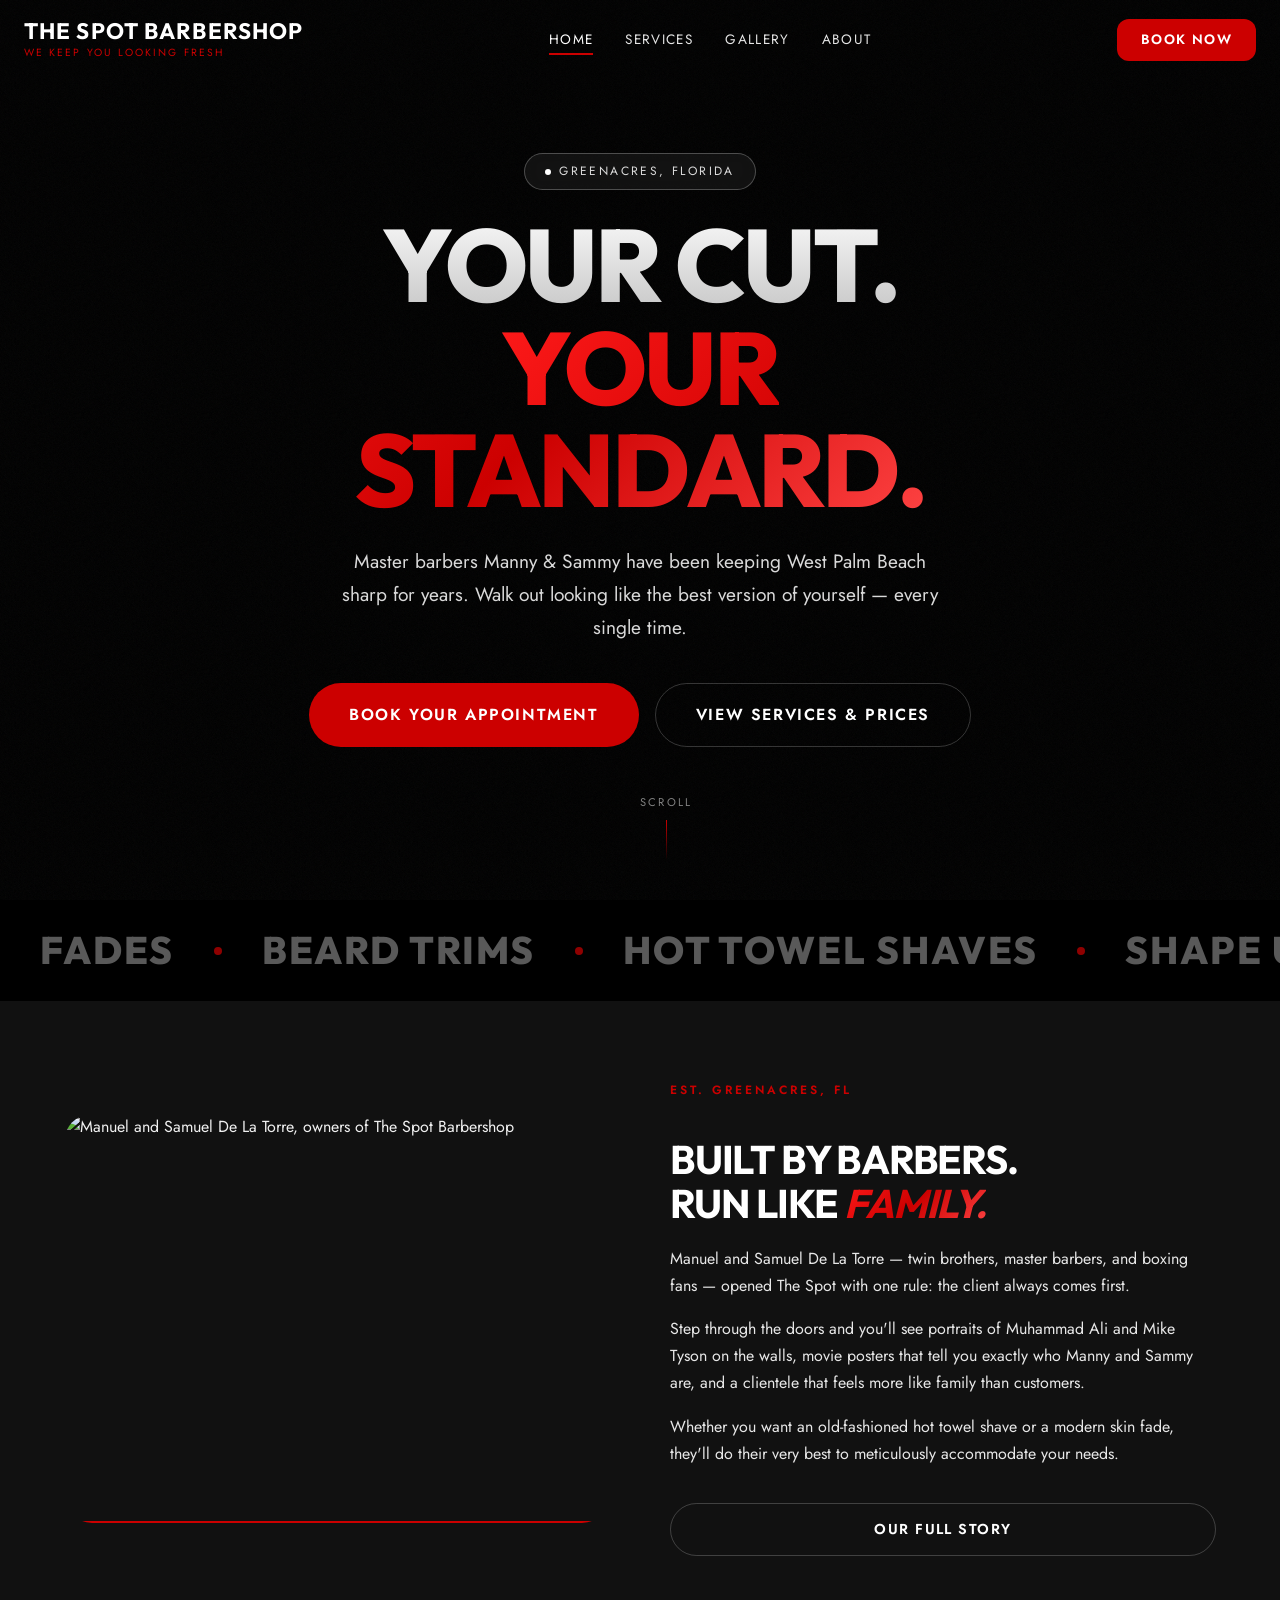
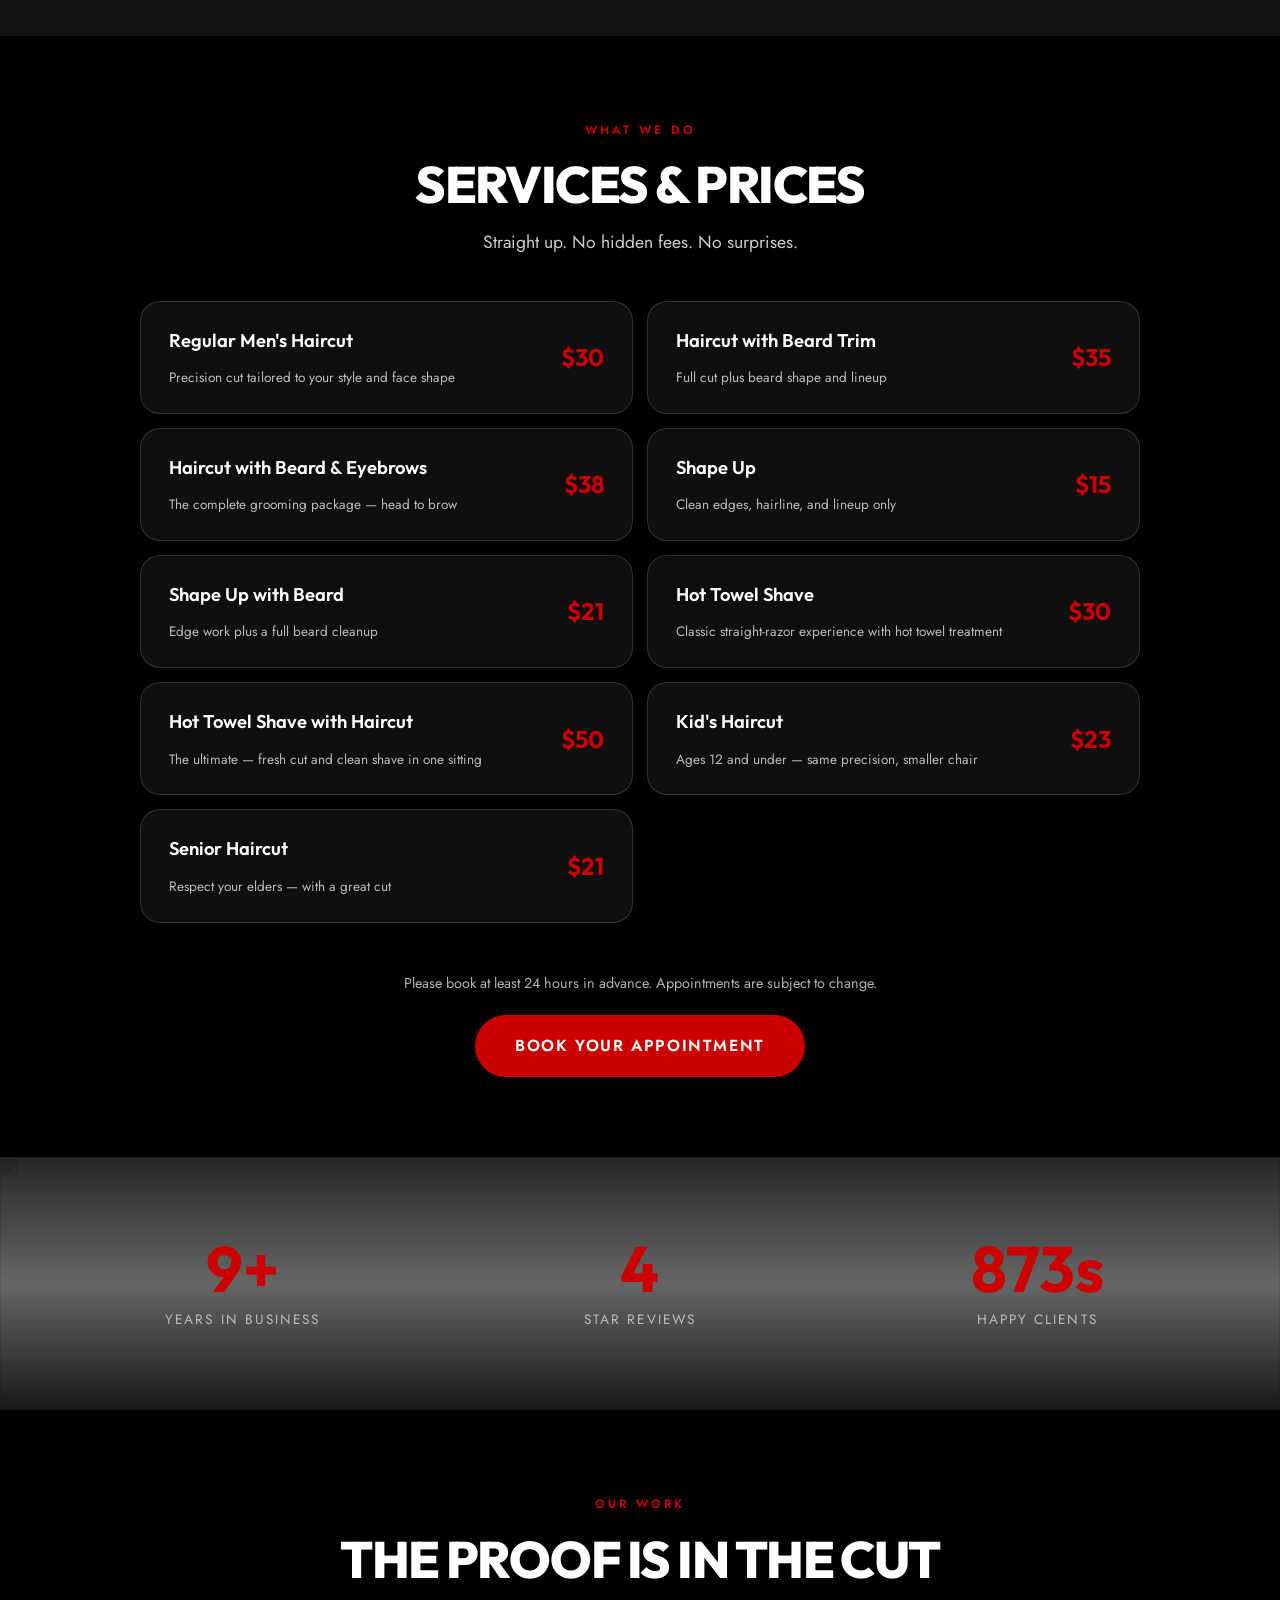
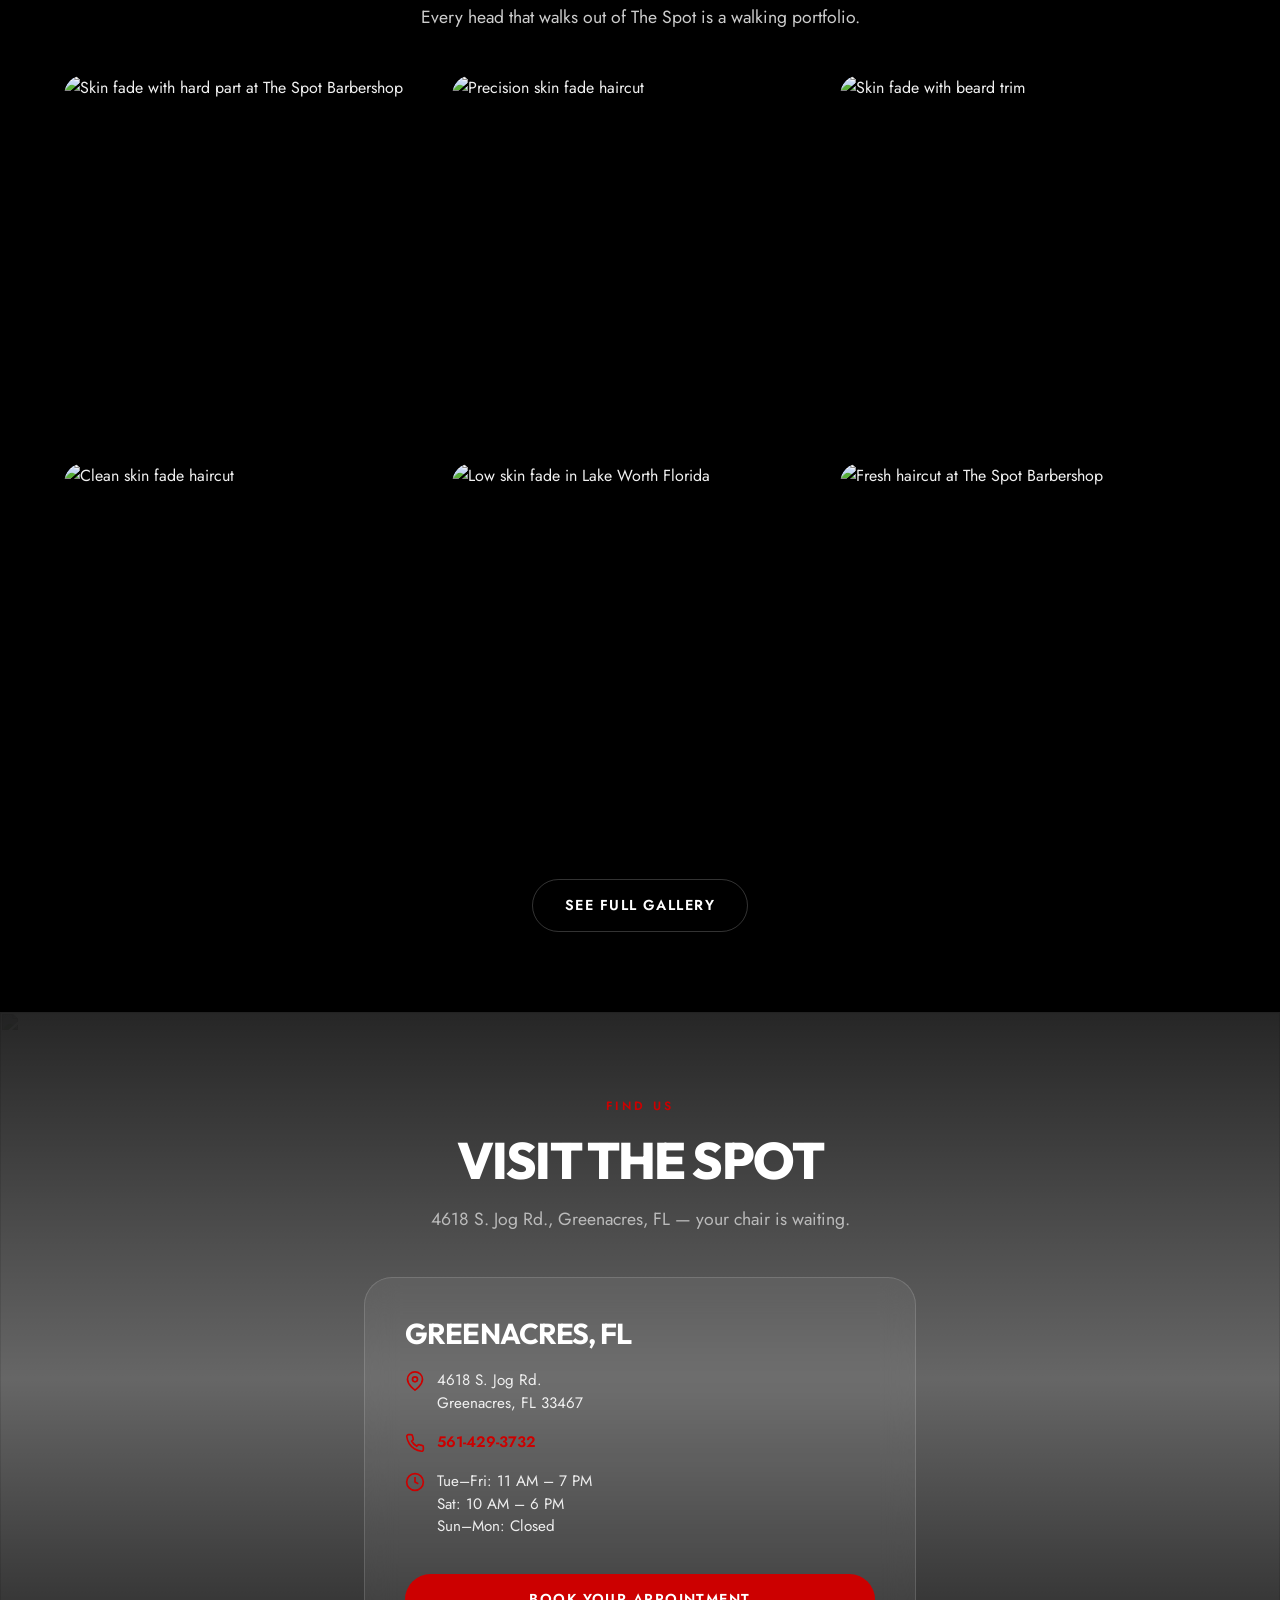
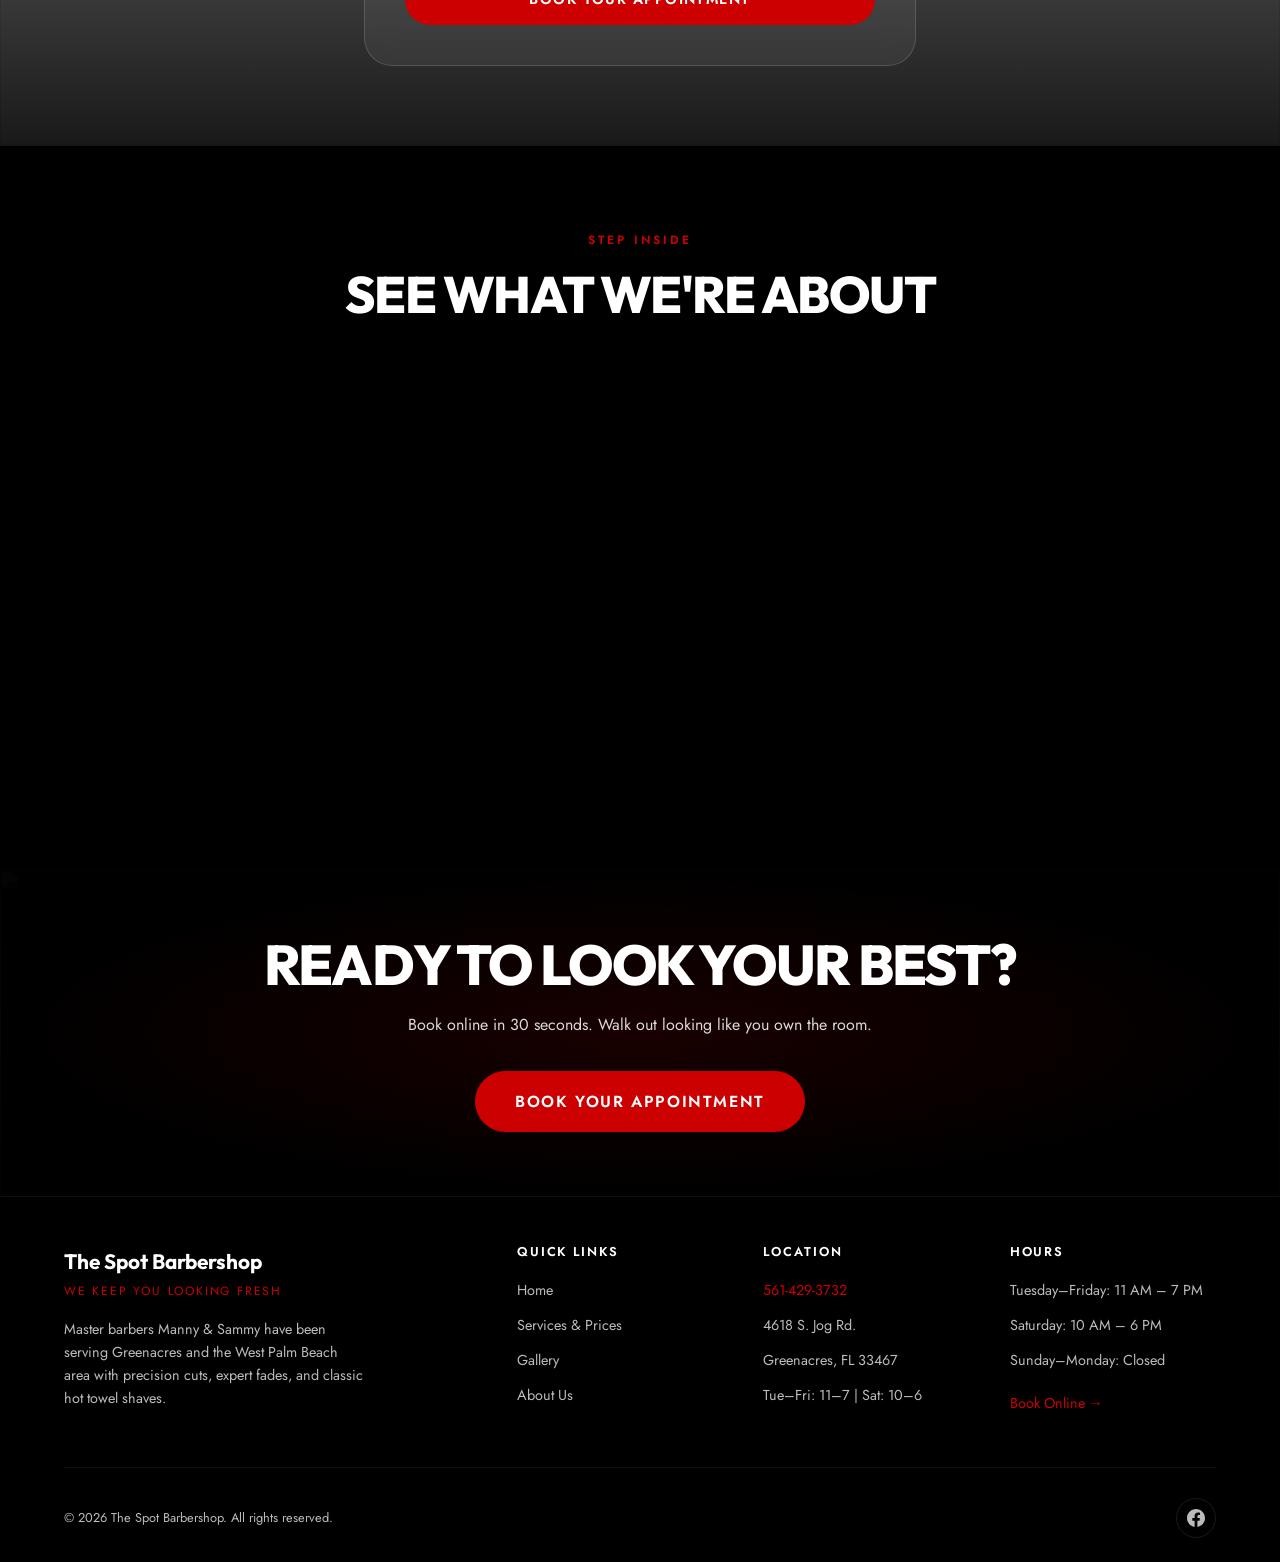
==== commit 1b7e66c4: "Badge white, hero line break, silver gradient, 2-col services - Badge pill: red → white (border, dot" ====
--- a/index.html
+++ b/index.html
@@ -100,7 +100,7 @@
         <span class="hero__badge-dot"></span>
         Greenacres, Florida
       </div>
-      <h1 class="hero__title">Your Cut. <em>Your Standard.</em></h1>
+      <h1 class="hero__title"><span class="hero__title-top">Your Cut.</span><br><em>Your Standard.</em></h1>
       <p class="hero__subtitle">Master barbers Manny &amp; Sammy have been keeping West Palm Beach sharp for years. Walk out looking like the best version of yourself — every single time.</p>
       <div class="hero__actions">
         <a href="https://my.setmore.com/bookingpage/8b411df7-c119-41e2-827f-726ddd953e0b" target="_blank" rel="noopener" class="btn btn--primary btn--large">Book Your Appointment</a>
@@ -165,7 +165,7 @@
         <h2 class="section__title" style="color: var(--color-white);">Services &amp; Prices</h2>
         <p class="section__subtitle">Straight up. No hidden fees. No surprises.</p>
       </div>
-      <div class="services-grid stagger-children" style="max-width: 900px; margin: 0 auto; grid-template-columns: 1fr;">
+      <div class="services-grid stagger-children" style="max-width: 1000px; margin: 0 auto; grid-template-columns: 1fr 1fr; gap: 14px;">
         <div class="service-card">
           <div class="service-card__info">
             <span class="service-card__name">Regular Men's Haircut</span>
--- a/css/styles.css
+++ b/css/styles.css
@@ -436,15 +436,17 @@
   align-items: center;
   gap: 8px;
   padding: 8px 20px;
-  border: 1px solid rgba(204, 0, 0, 0.3);
+  border: 1px solid rgba(255, 255, 255, 0.25);
   border-radius: 100px;
   font-family: var(--font-body);
   font-size: 0.75rem;
-  color: var(--color-red);
+  color: rgba(255, 255, 255, 0.85);
   text-transform: uppercase;
   letter-spacing: 0.2em;
   margin-bottom: 24px;
-  background: rgba(204, 0, 0, 0.06);
+  background: rgba(255, 255, 255, 0.06);
+  backdrop-filter: blur(8px);
+  -webkit-backdrop-filter: blur(8px);
   opacity: 0;
   animation: fadeUp 800ms ease forwards 300ms;
 }
@@ -452,7 +454,7 @@
 .hero__badge-dot {
   width: 6px;
   height: 6px;
-  background: var(--color-red);
+  background: var(--color-white);
   border-radius: 50%;
   animation: pulse 2s ease-in-out infinite;
 }
@@ -466,6 +468,13 @@
   margin-bottom: 24px;
   opacity: 0;
   animation: fadeUp 800ms ease forwards 500ms;
+}
+
+.hero__title-top {
+  background: linear-gradient(180deg, #FFFFFF 0%, #C0C0C0 100%);
+  -webkit-background-clip: text;
+  -webkit-text-fill-color: transparent;
+  background-clip: text;
 }
 
 .hero__title em {
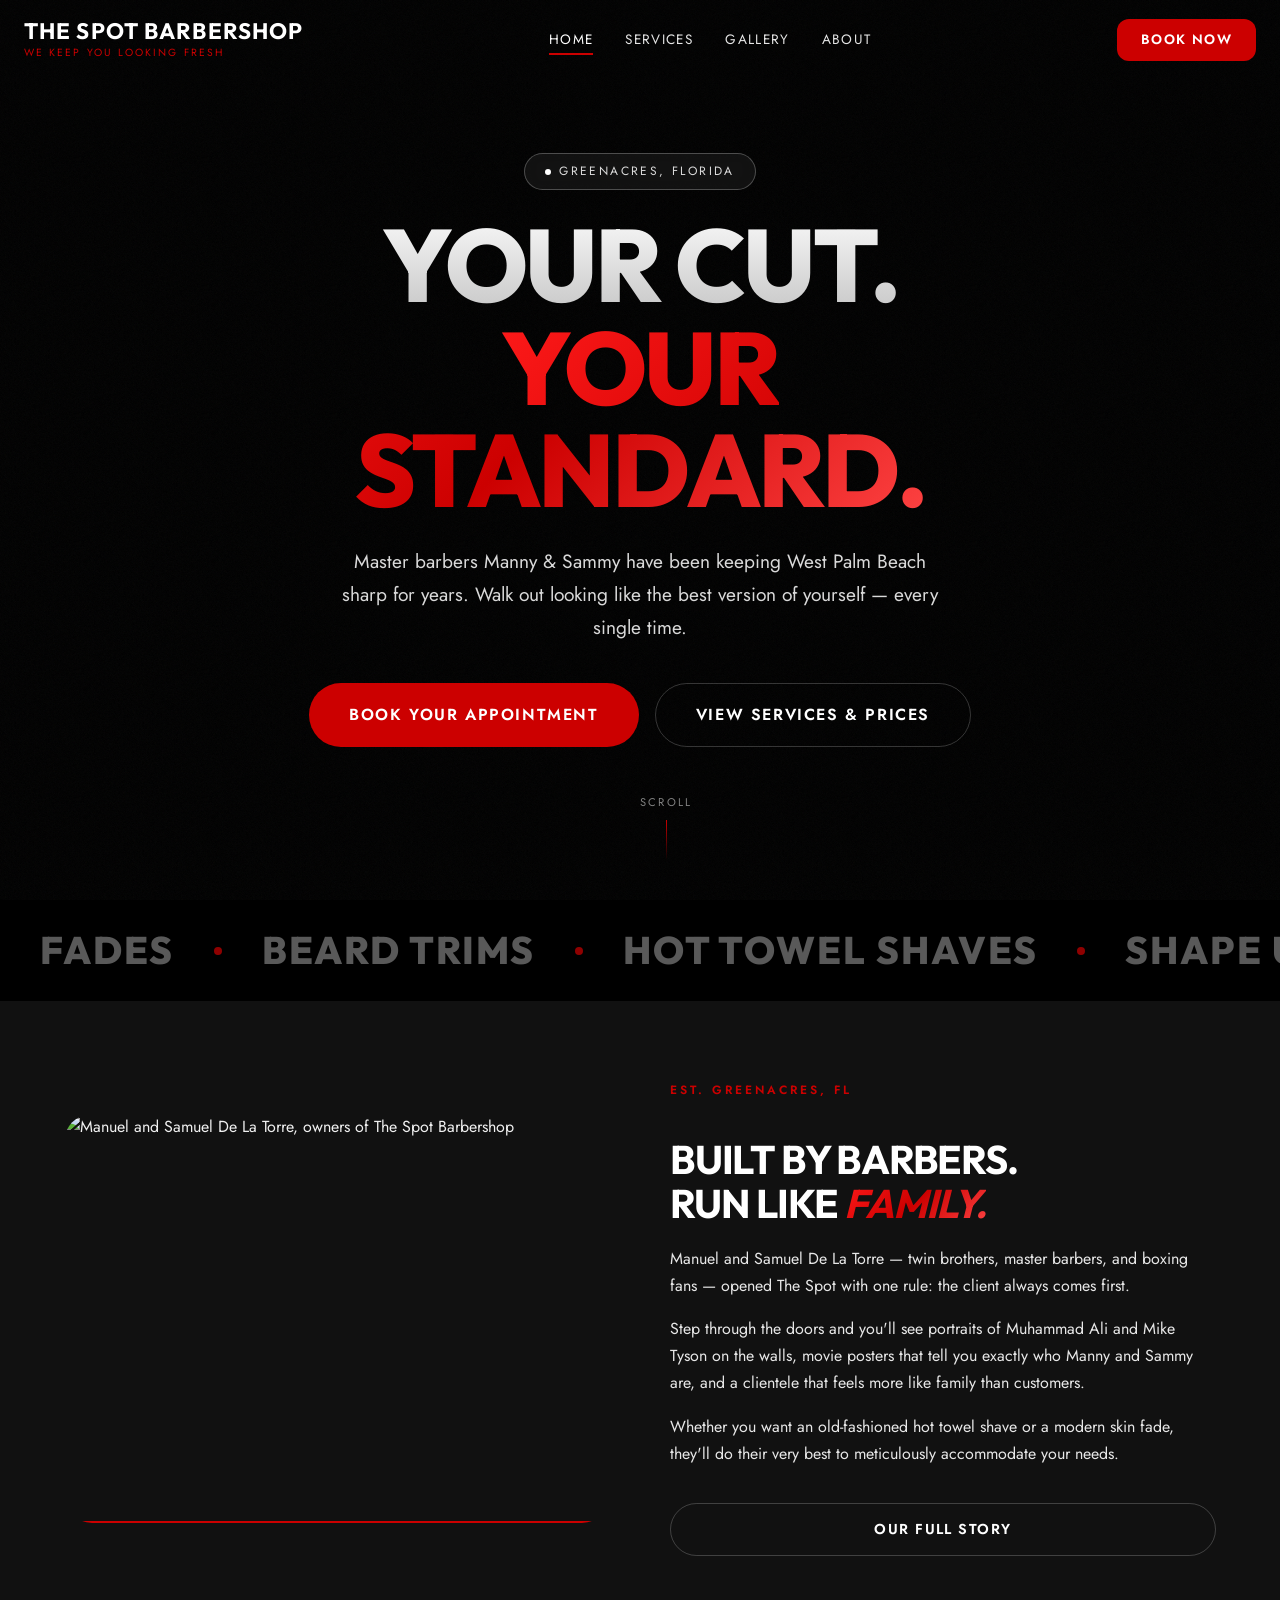
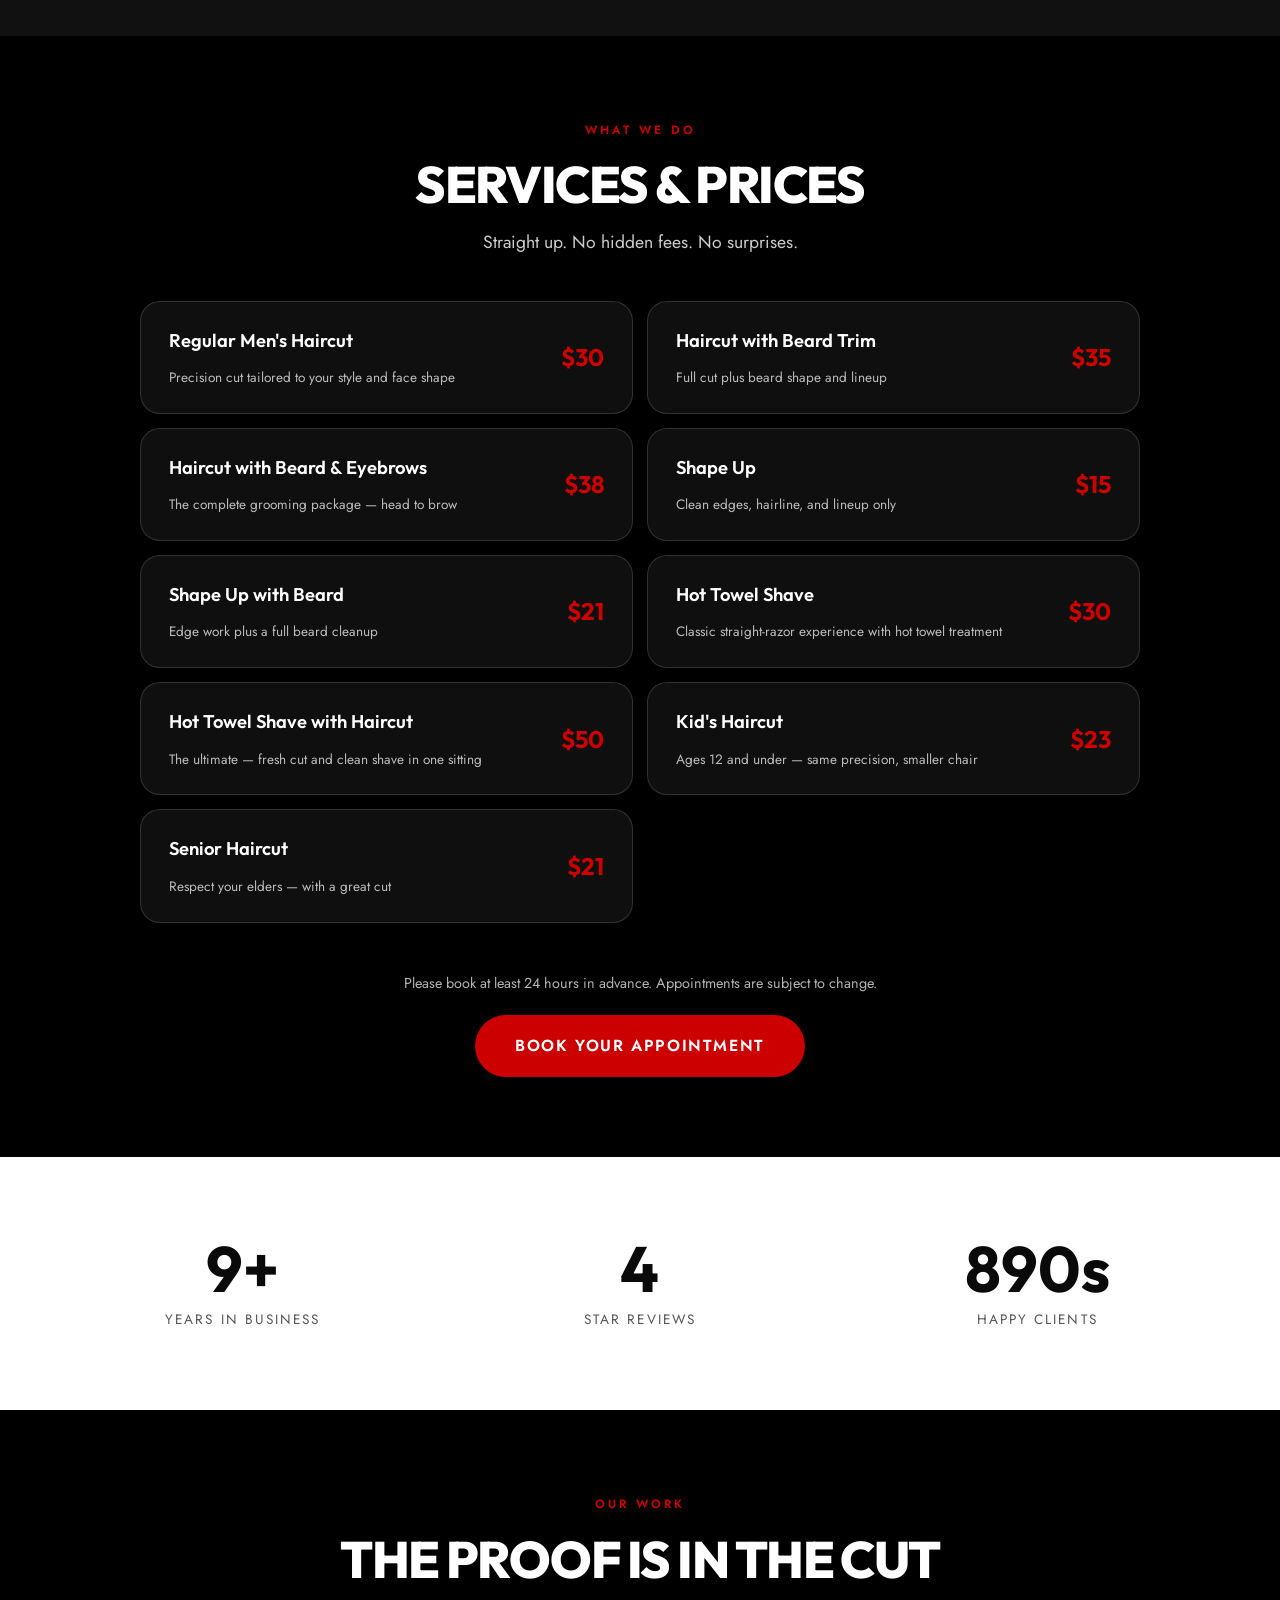
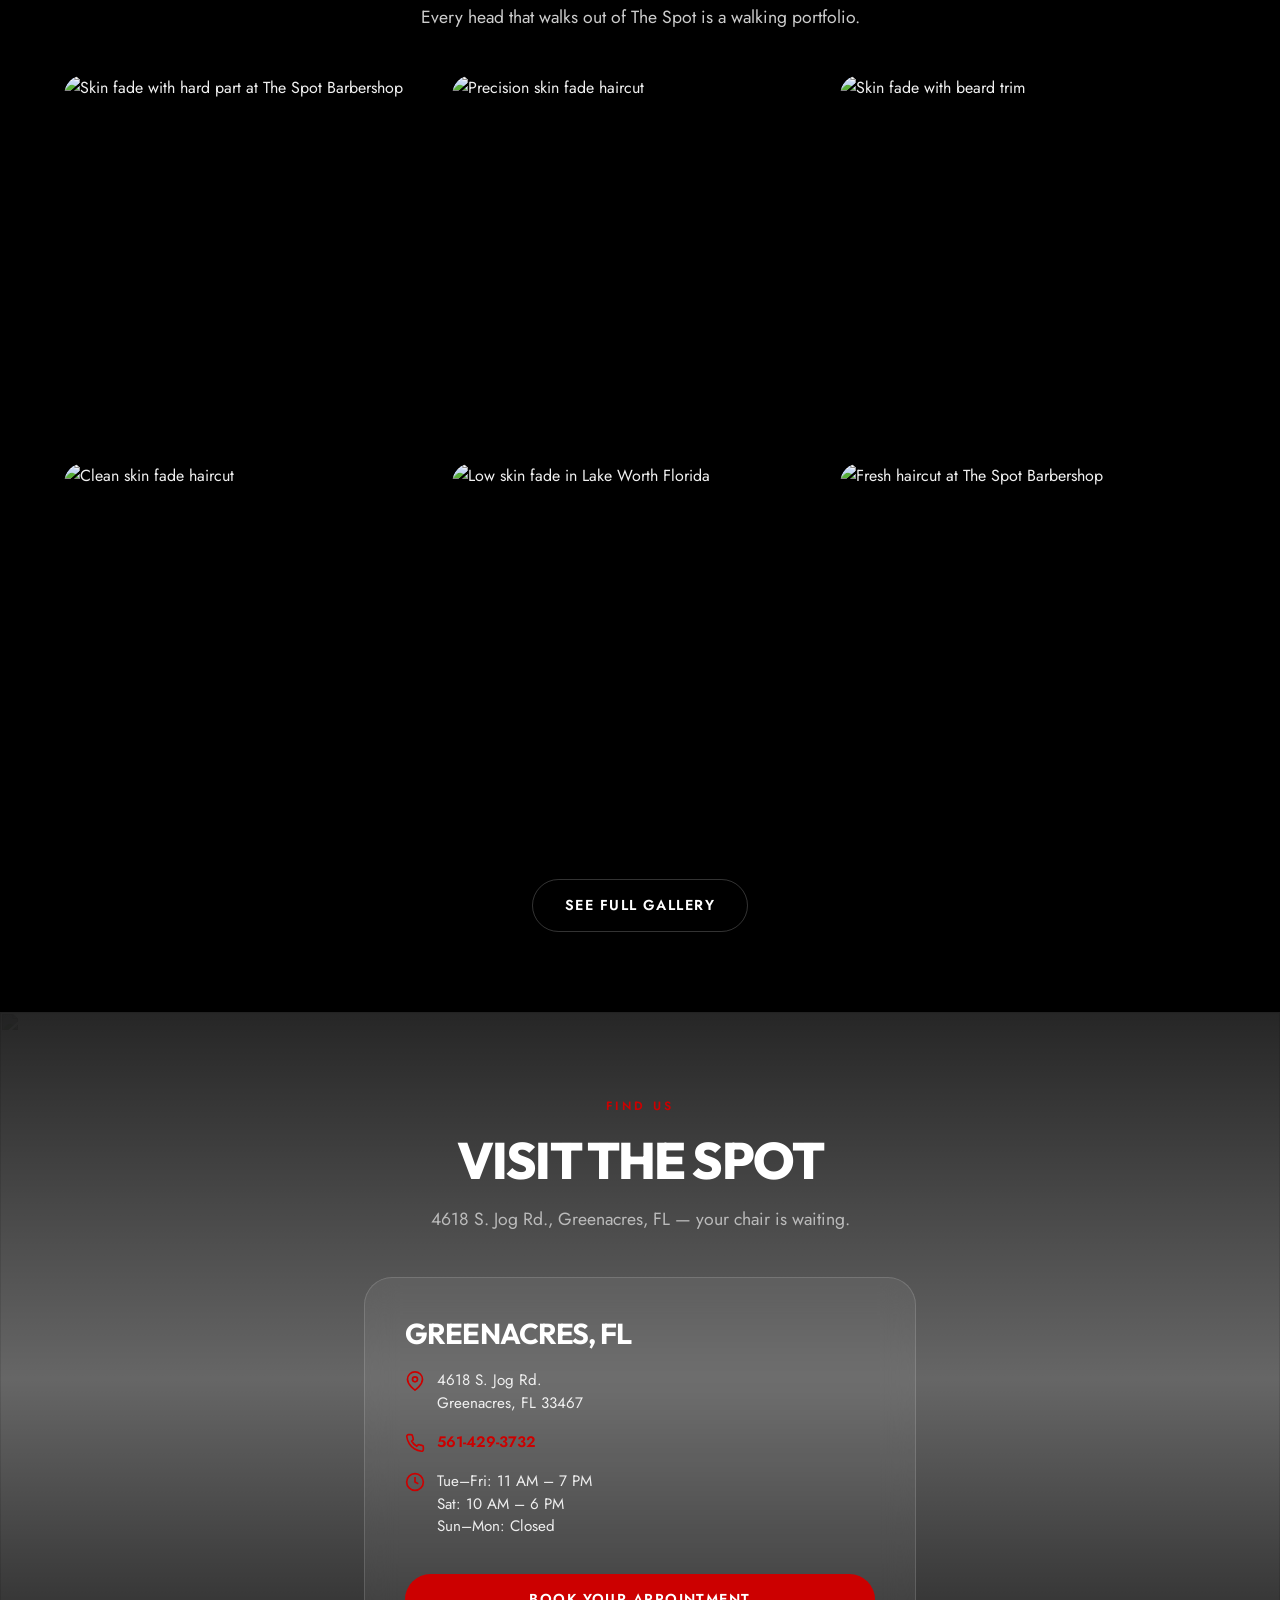
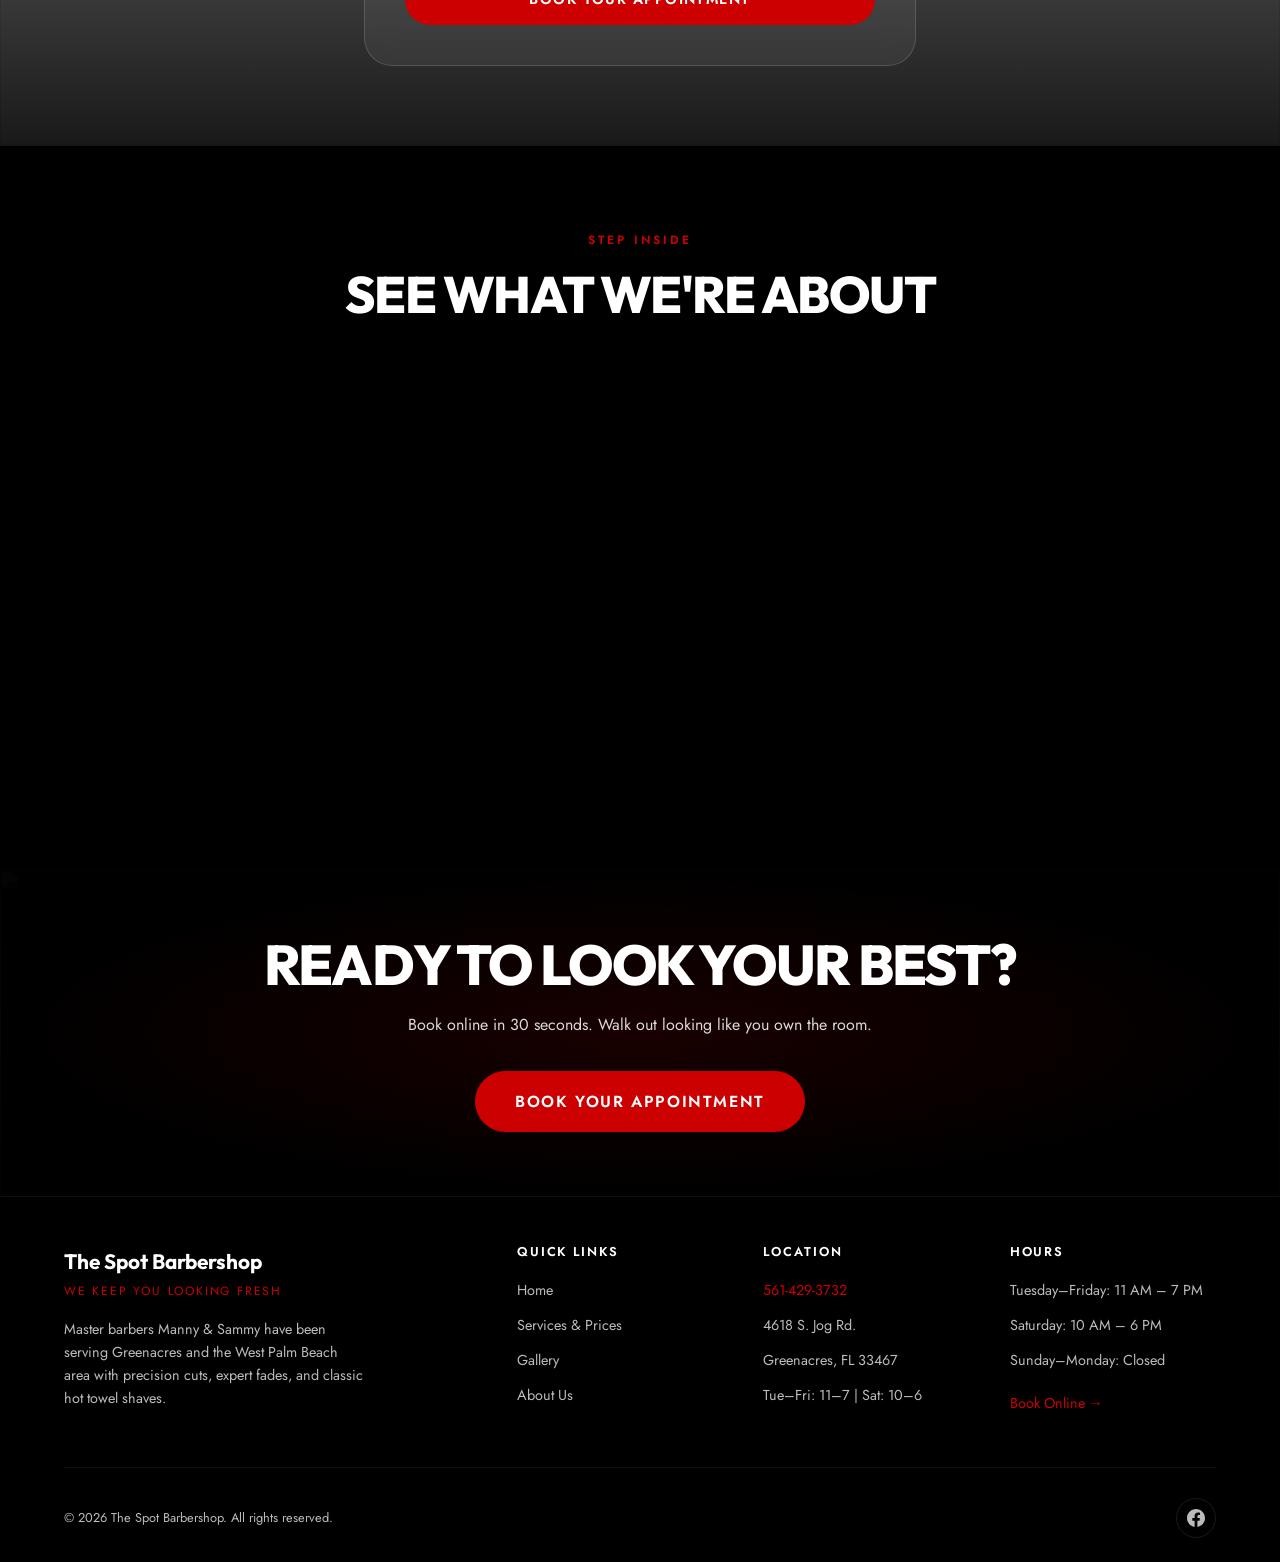
==== commit cc4da072: "Stats section: white background with dark text - Removed cinematic photo background from stats secti" ====
--- a/index.html
+++ b/index.html
@@ -238,11 +238,7 @@
   </section>
 
   <!-- STATS -->
-  <section class="section section--photo">
-    <div class="section__bg">
-      <img src="https://images.squarespace-cdn.com/content/v1/578040691b631b1a87a6f734/1468640586074-0S71DV6URX3IPRSG61KU/IMG_1547.jpg" alt="" width="2500" height="1667" loading="lazy">
-      <div class="section__bg-overlay"></div>
-    </div>
+  <section class="section" style="background: var(--color-white);">
     <div class="container">
       <div class="stats-row">
         <div class="stat">
--- a/css/styles.css
+++ b/css/styles.css
@@ -921,6 +921,15 @@
   letter-spacing: 0.15em;
 }
 
+/* Stats on white background */
+.section:not(.section--dark):not(.section--black):not(.section--photo) .stat__label {
+  color: #555555;
+}
+
+.section:not(.section--dark):not(.section--black):not(.section--photo) .stat__number {
+  color: var(--color-text);
+}
+
 /* --- Testimonial --- */
 .testimonial-card {
   padding: 40px;
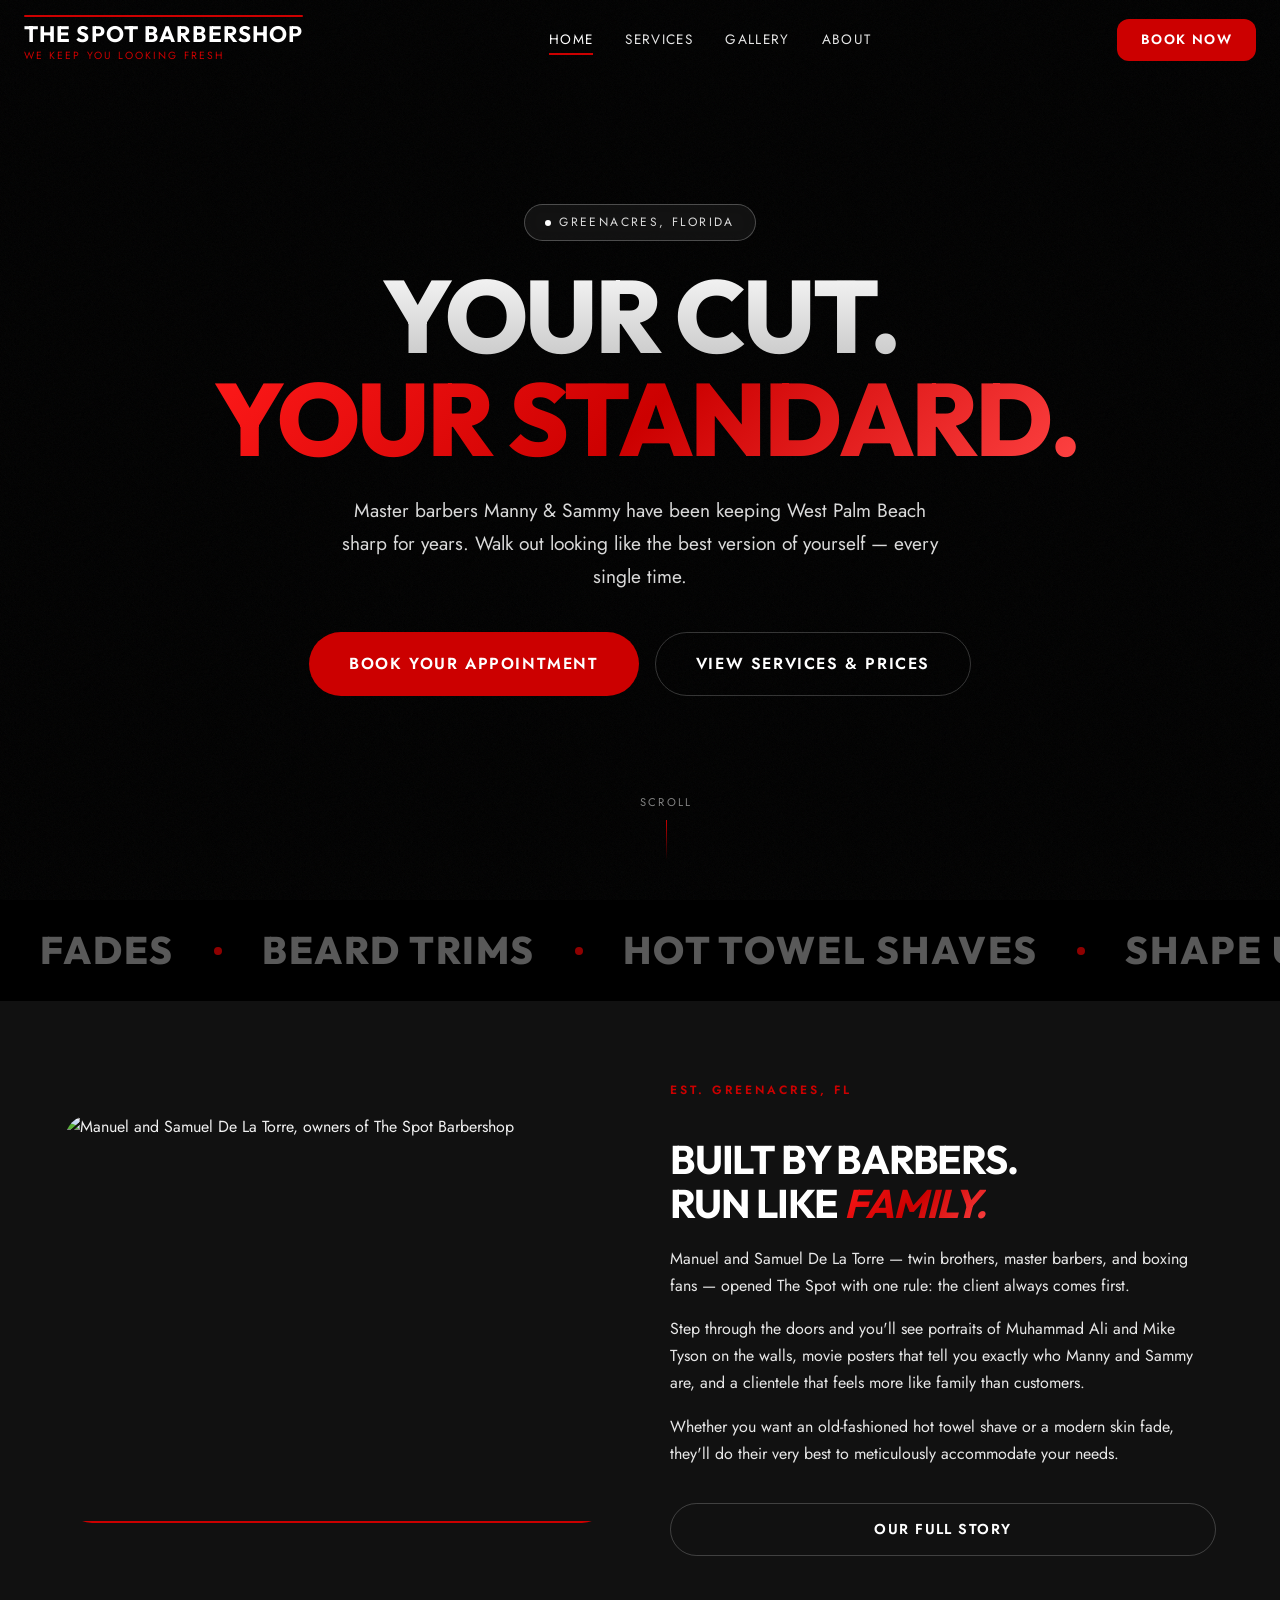
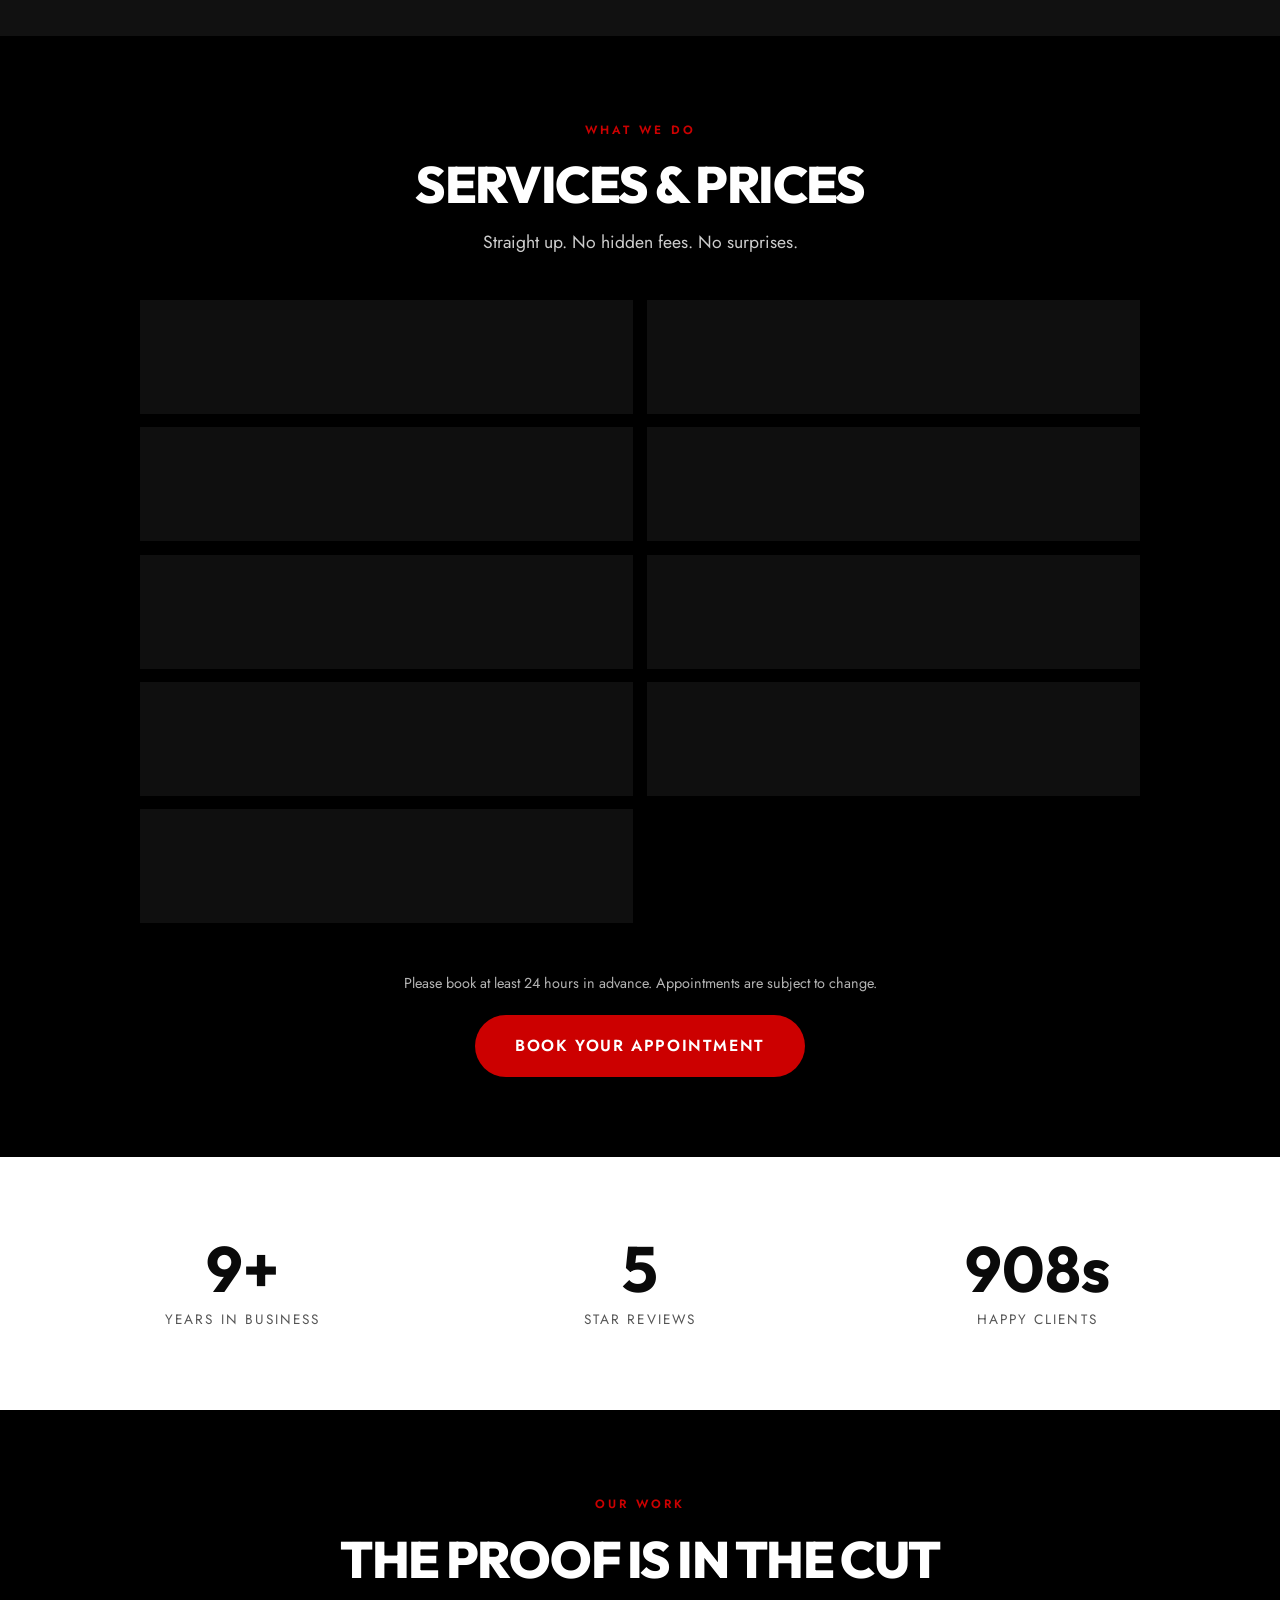
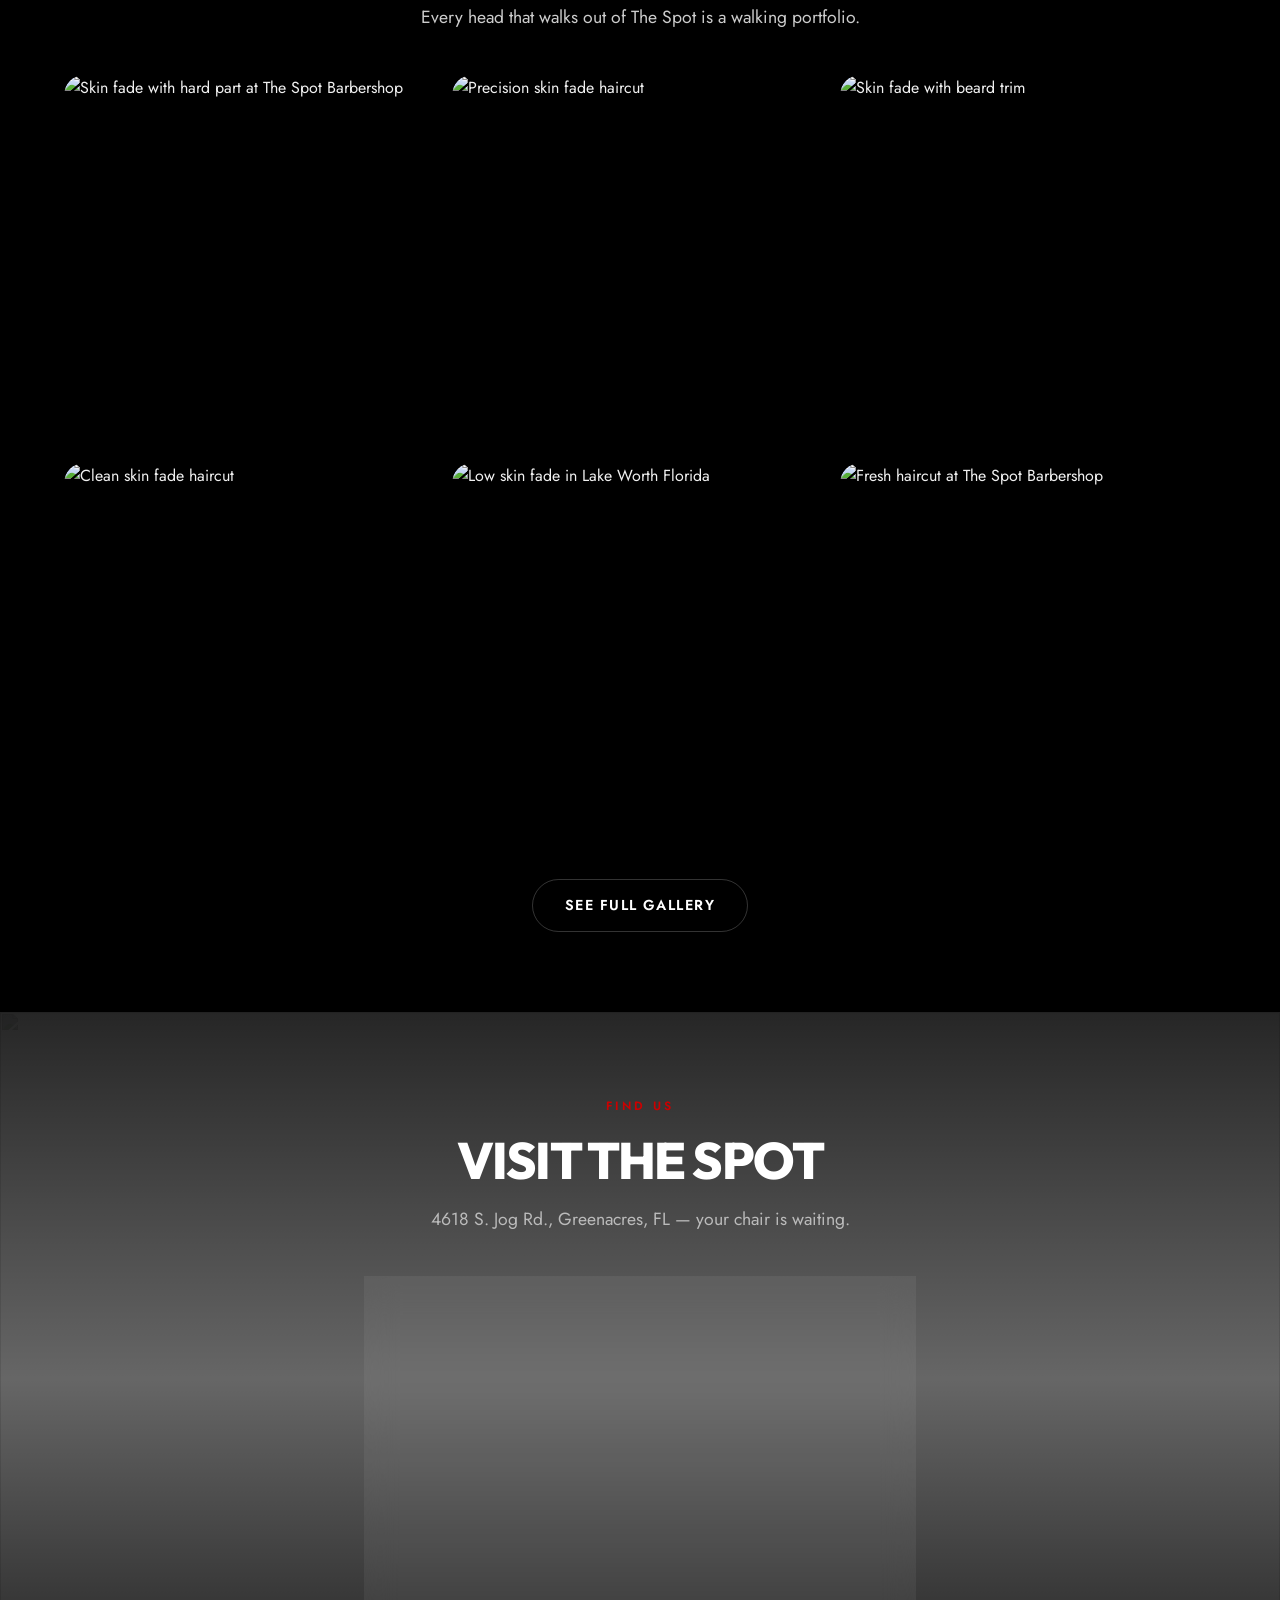
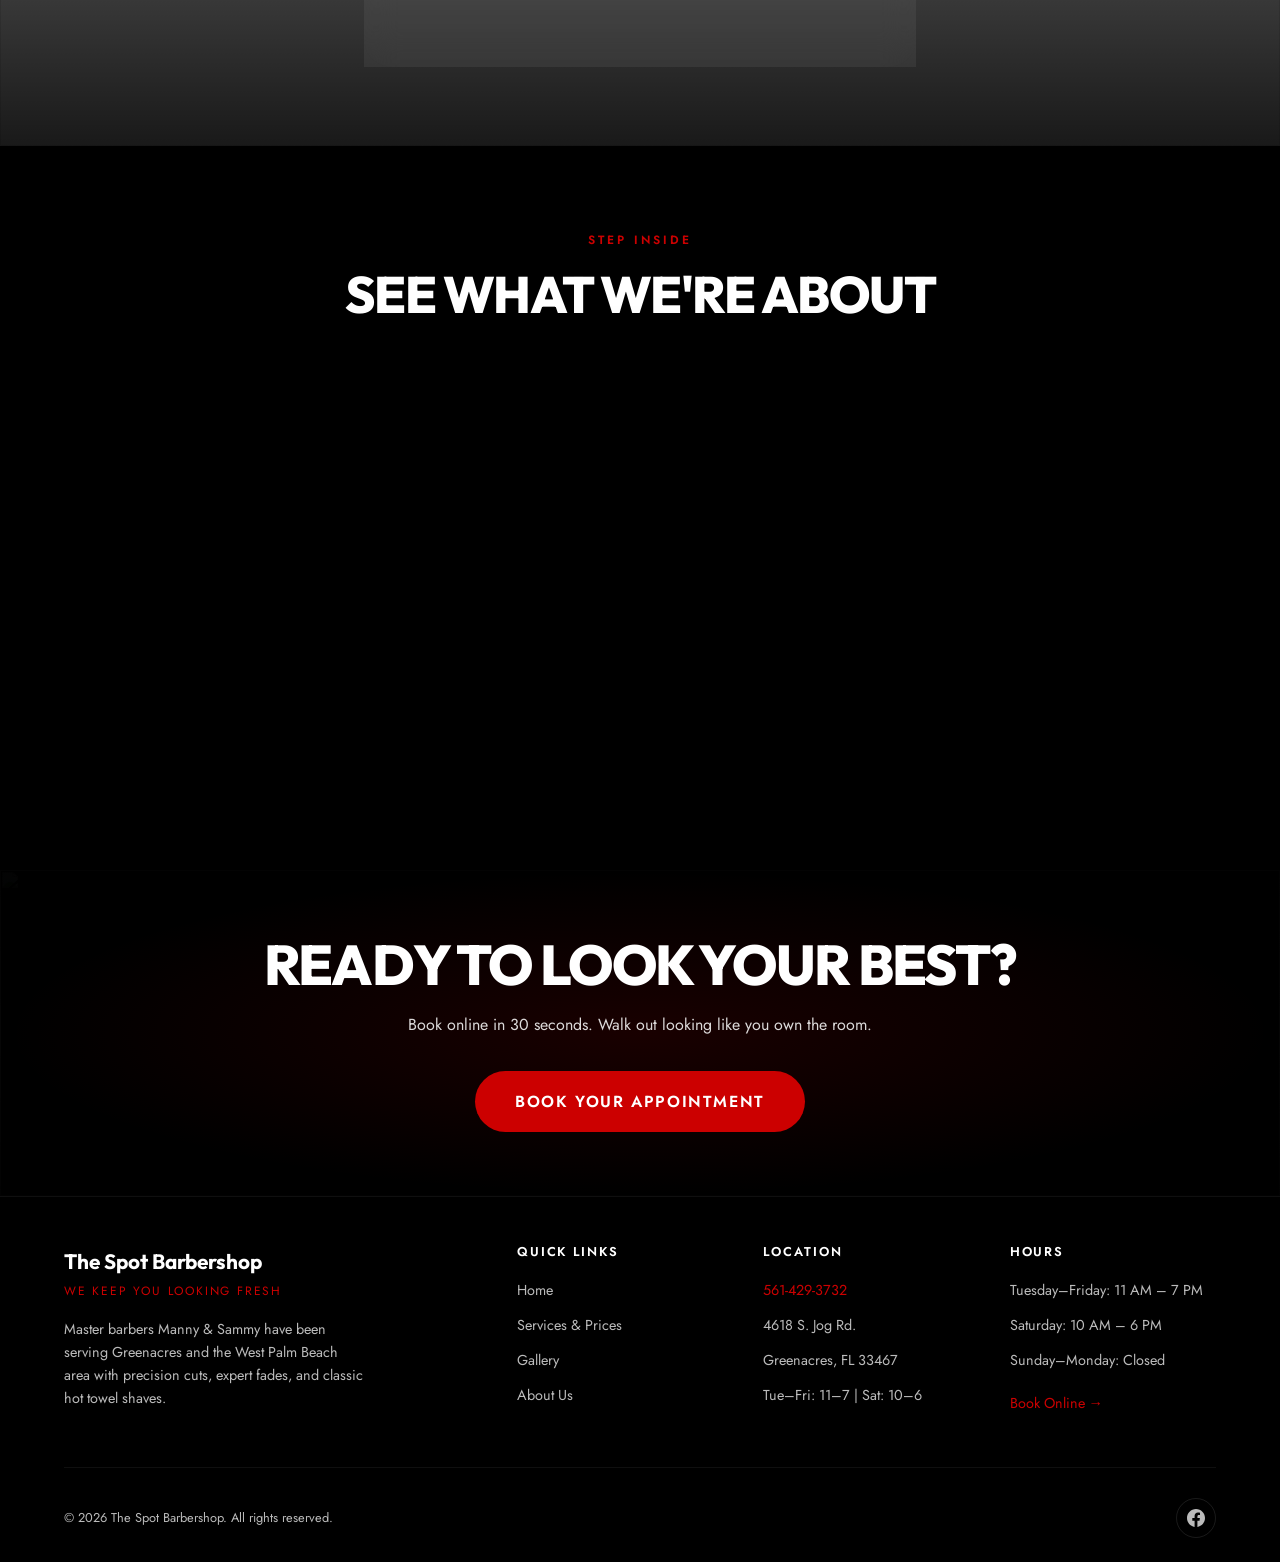
==== commit 9f30edde: "Red line above logo, center scroll text - Added red line above "The Spot Barbershop" in header (matc" ====
--- a/index.html
+++ b/index.html
@@ -60,6 +60,7 @@
   <header class="header">
     <div class="header__inner">
       <a href="index.html" class="header__logo">
+        <span class="header__logo-line"></span>
         <span class="header__logo-text">The Spot Barbershop</span>
         <span class="header__logo-tagline">We Keep You Looking Fresh</span>
       </a>
--- a/css/styles.css
+++ b/css/styles.css
@@ -192,6 +192,14 @@
   display: flex;
   flex-direction: column;
   gap: 0;
+}
+
+.header__logo-line {
+  width: 100%;
+  height: 2px;
+  background: var(--color-red);
+  margin-bottom: 4px;
+  border-radius: 1px;
 }
 
 .header__logo-text {
@@ -483,6 +491,7 @@
   -webkit-background-clip: text;
   -webkit-text-fill-color: transparent;
   background-clip: text;
+  white-space: nowrap;
 }
 
 .hero__subtitle {
@@ -525,6 +534,8 @@
   color: rgba(255, 255, 255, 0.5);
   text-transform: uppercase;
   letter-spacing: 0.2em;
+  text-align: center;
+  width: 100%;
 }
 
 .hero__scroll-line {
@@ -888,7 +899,7 @@
 /* --- Stats --- */
 .stats-row {
   display: grid;
-  grid-template-columns: repeat(auto-fit, minmax(200px, 1fr));
+  grid-template-columns: repeat(3, 1fr);
   gap: 40px;
   text-align: center;
 }
@@ -1397,10 +1408,10 @@
     margin-bottom: 40px;
   }
 
-  /* Services */
+  /* Services — force single column on mobile (overrides inline style) */
   .services-grid {
-    grid-template-columns: 1fr;
-    gap: 12px;
+    grid-template-columns: 1fr !important;
+    gap: 12px !important;
   }
 
   .service-card {
@@ -1438,10 +1449,10 @@
     aspect-ratio: 4/3;
   }
 
-  /* Stats — centered 2-col */
+  /* Stats — always one row */
   .stats-row {
-    grid-template-columns: repeat(2, 1fr);
-    gap: 32px;
+    grid-template-columns: repeat(3, 1fr);
+    gap: 20px;
     text-align: center;
   }
 
@@ -1617,8 +1628,8 @@
   }
 
   .stats-row {
-    grid-template-columns: 1fr 1fr;
-    gap: 24px;
+    grid-template-columns: repeat(3, 1fr);
+    gap: 12px;
   }
 
   .stat__number {
